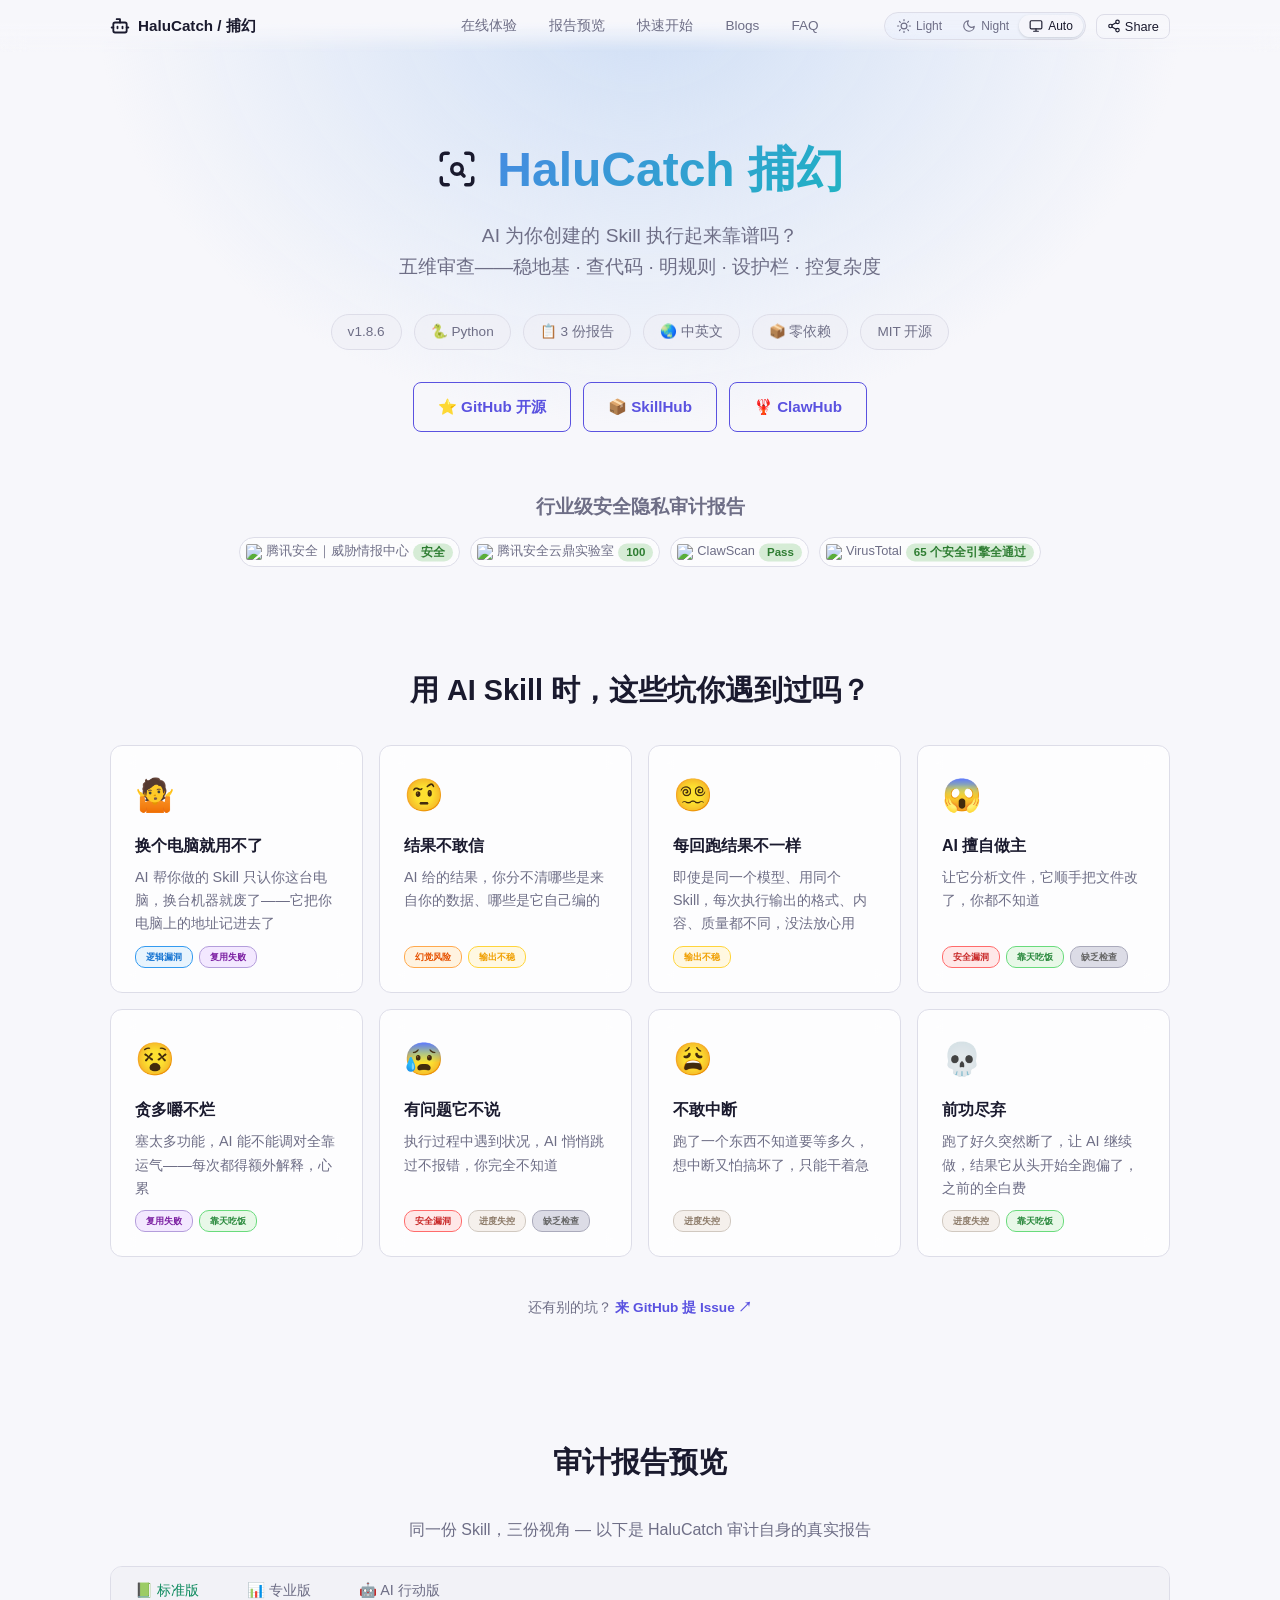
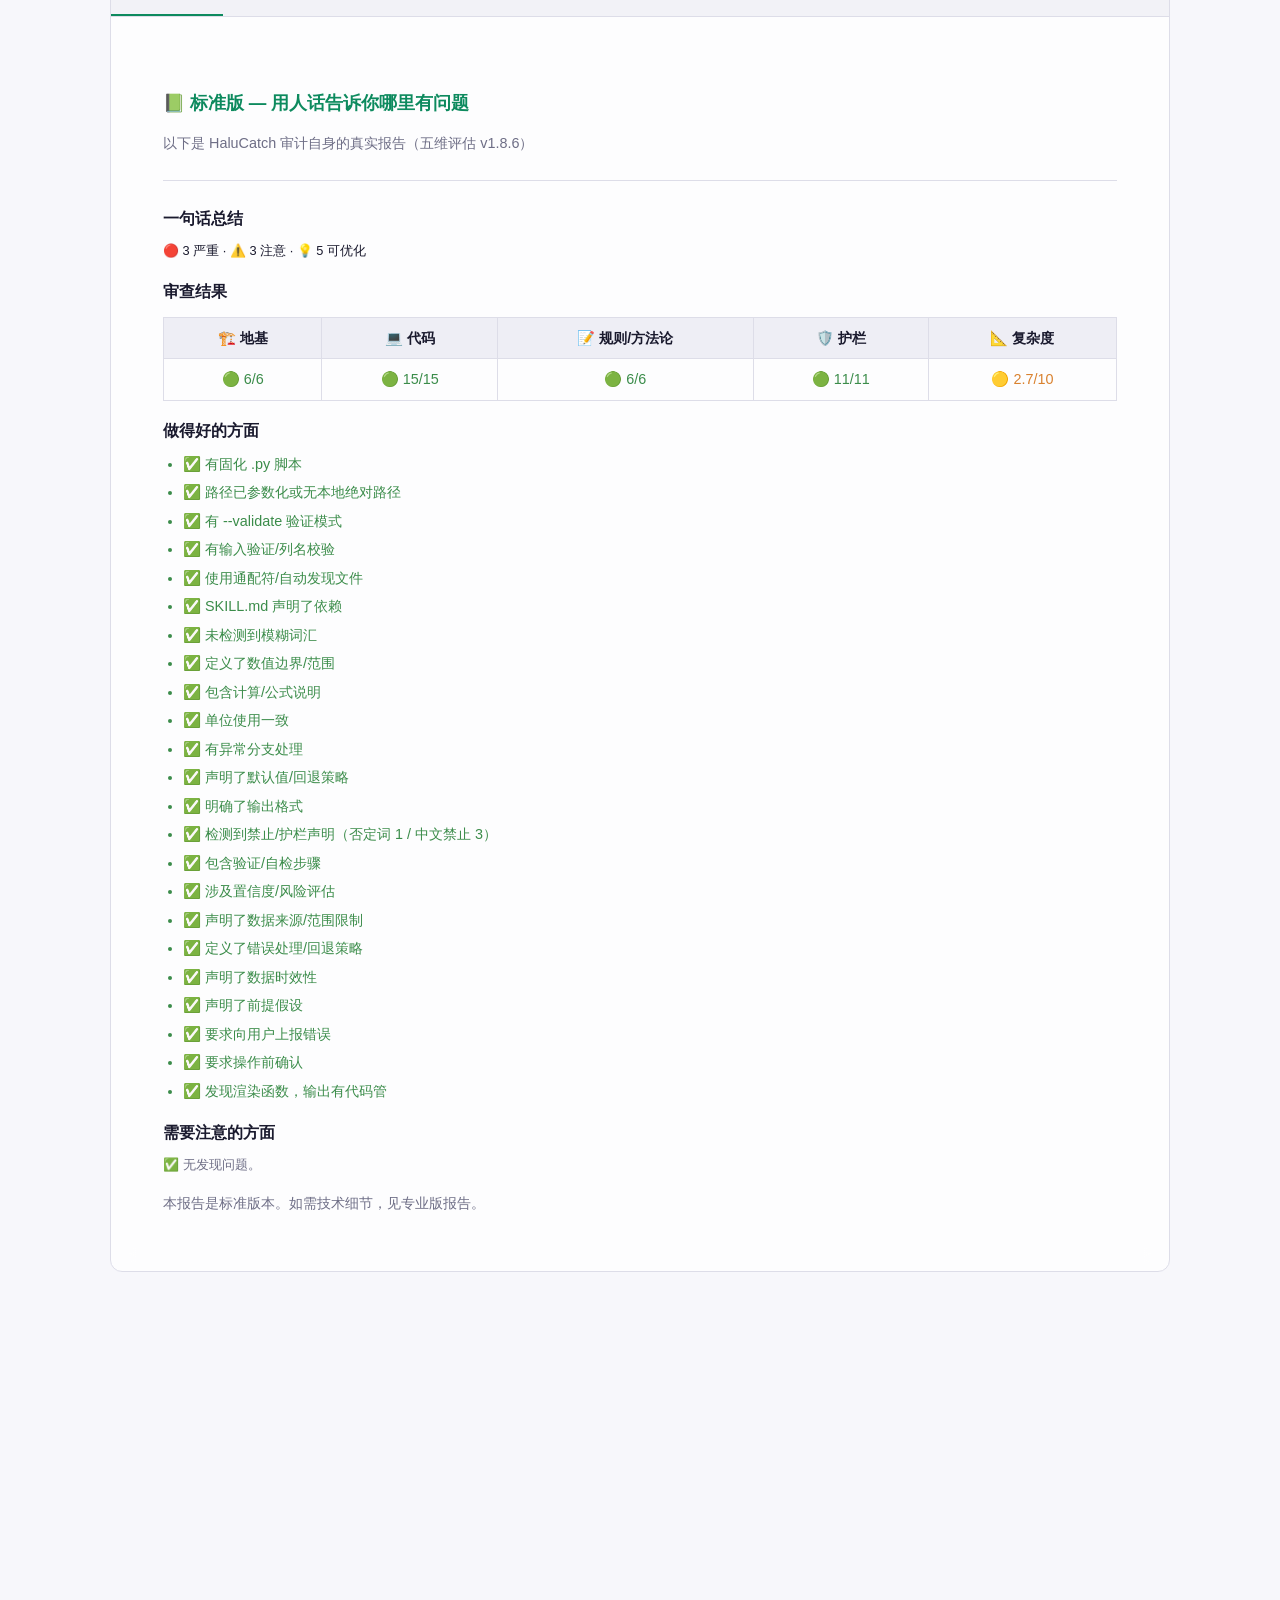
==== docs/index.html @ e99a8af1 "fix(reports): 增加'复杂度加权结果'标题，KaTeX 公式用 \text{} 包裹中文" ====
<!DOCTYPE html>
<html lang="zh-CN">
<head>
  <meta charset="UTF-8">
  <meta name="viewport" content="width=device-width, initial-scale=1.0">
  <title>HaluCatch — AI Skill 执行可靠性审计</title>
  <meta name="description" content="AI 为你创建的 Skill 执行起来靠谱吗？五维自动审查——地基是否稳固 · 代码有无隐患 · 规则是否明确 · 护栏是否到位 · 复杂度是否可控">
  <meta property="og:title" content="HaluCatch — AI Skill 执行可靠性审计">
  <meta property="og:description" content="AI 为你创建的 Skill 执行起来靠谱吗？五维自动审查——地基是否稳固 · 代码有无隐患 · 规则是否明确 · 护栏是否到位 · 复杂度是否可控">
  <meta property="og:type" content="website">
  <meta property="og:url" content="https://codermoray.github.io/HaluCatch/">
  <meta property="og:image" content="https://codermoray.github.io/HaluCatch/og-image.png">
  <meta property="og:image:width" content="1200">
  <meta property="og:image:height" content="630">
  <meta name="twitter:card" content="summary_large_image">
  <meta name="twitter:title" content="HaluCatch — AI Skill 执行可靠性审计">
  <meta name="twitter:description" content="AI 为你创建的 Skill 执行起来靠谱吗？五维自动审查——地基是否稳固 · 代码有无隐患 · 规则是否明确 · 护栏是否到位 · 复杂度是否可控">
  <meta name="twitter:image" content="https://codermoray.github.io/HaluCatch/og-image.png">
  <link rel="canonical" href="https://codermoray.github.io/HaluCatch/">
  <link rel="icon" type="image/svg+xml" href="favicon.svg">
  <script>
    function buildJSONLD() {
      return {
        "@context": "https://schema.org",
        "@type": "SoftwareApplication",
        "name": "HaluCatch",
        "applicationCategory": "DeveloperApplication",
        "operatingSystem": "macOS, Windows, Linux",
        "description": "AI 为你创建的 Skill 执行起来靠谱吗？五维自动审查——地基是否稳固 · 代码有无隐患 · 规则是否明确 · 护栏是否到位 · 复杂度是否可控",
        "version": HC_VER,
        "license": "https://github.com/CoderMoray/HaluCatch/blob/main/LICENSE",
        "url": "https://codermoray.github.io/HaluCatch//",
        "inLanguage": "zh-CN",
        "author": { "@type": "Person", "name": "CoderMoray" },
        "offers": { "@type": "Offer", "price": "0", "priceCurrency": "CNY" }
      };
    }
  </script>
  <script>
    var HC_VER = '1.8.6';
    var HC_VER_SHORT = '1.8';

    var _t = (function(){ try { return localStorage.getItem('halucatch-theme'); } catch(e){} return null; })() || 'system';
    if (_t === 'system') _t = matchMedia('(prefers-color-scheme: dark)').matches ? 'dark' : 'light';

    // 始终先以暗色渲染，theme.js 加载后会自动切到正确主题
    document.documentElement.setAttribute('data-theme', 'dark');
    document.write('<style>html,body{background:#0a0a0f}</style>');
  </script>
  <link rel="stylesheet" href="assets/css/style.css">
  <link rel="stylesheet" href="assets/ai-chat-demo/ai-chat-demo.css">
  <link rel="stylesheet" href="https://cdn.jsdelivr.net/npm/katex@0.16.11/dist/katex.min.css">
  <script src="https://cdn.jsdelivr.net/npm/marked@3.0.8/marked.min.js"></script>
  <script src="https://cdn.jsdelivr.net/npm/katex@0.16.11/dist/katex.min.js"></script>
</head>
<body>

<a href="#main-content" class="skip-link">跳转到主要内容</a>

<nav class="nav entering">
  <div class="nav-inner">
    <a href="#" class="nav-brand">
      <svg width="20" height="20" viewBox="0 0 24 24" fill="none" stroke="currentColor" stroke-width="2.2" stroke-linecap="round" stroke-linejoin="round"><path d="M12 8V4H8"/><rect width="16" height="12" x="4" y="8" rx="2"/><path d="M2 14h2"/><path d="M20 14h2"/><path d="M15 13v2"/><path d="M9 13v2"/></svg>
      <span class="brand-wrap"><span class="brand-full">HaluCatch / 捕幻</span><span class="brand-short">捕幻</span></span>
    </a>
    <div class="nav-links" id="nav-links">
      <a href="#demo" class="nav-link">在线体验</a>
<a href="#report-preview" class="nav-link">报告预览</a>
<a href="#quickstart" class="nav-link">快速开始</a>
<a href="#blog" class="nav-link">Blogs</a>
<a href="#faq" class="nav-link">FAQ</a>
    </div>
    <div class="nav-tools">
    <button class="nav-hamburger" id="nav-hamburger" aria-label="菜单">
      <svg width="20" height="20" viewBox="0 0 24 24" fill="none" stroke="currentColor" stroke-width="2" stroke-linecap="round" stroke-linejoin="round"><line x1="3" y1="6" x2="21" y2="6"/><line x1="3" y1="12" x2="21" y2="12"/><line x1="3" y1="18" x2="21" y2="18"/></svg>
    </button>
    <div class="theme-pill" id="theme-pill">
      <button class="theme-pill-btn" data-theme="light"><svg viewBox="0 0 24 24" fill="none" stroke="currentColor" stroke-width="2" stroke-linecap="round" stroke-linejoin="round"><circle cx="12" cy="12" r="5"/><path d="M12 1v2M12 21v2M4.22 4.22l1.42 1.42M18.36 18.36l1.42 1.42M1 12h2M21 12h2M4.22 19.78l1.42-1.42M18.36 5.64l1.42-1.42"/></svg><span class="pill-label">Light</span></button>
      <button class="theme-pill-btn" data-theme="dark"><svg viewBox="0 0 24 24" fill="none" stroke="currentColor" stroke-width="2" stroke-linecap="round" stroke-linejoin="round"><path d="M21 12.79A9 9 0 1 1 11.21 3 7 7 0 0 0 21 12.79z"/></svg><span class="pill-label">Night</span></button>
      <button class="theme-pill-btn" data-theme="system"><svg viewBox="0 0 24 24" fill="none" stroke="currentColor" stroke-width="2" stroke-linecap="round" stroke-linejoin="round"><rect x="2" y="3" width="20" height="14" rx="2"/><path d="M8 21h8M12 17v4"/></svg><span class="pill-label">Auto</span></button>
    </div>
    <div class="nav-share" id="nav-share">
      <button class="nav-share-btn" aria-label="Share">
        <svg viewBox="0 0 24 24" fill="none" stroke="currentColor" stroke-width="2" stroke-linecap="round" stroke-linejoin="round"><circle cx="18" cy="5" r="3"/><circle cx="6" cy="12" r="3"/><circle cx="18" cy="19" r="3"/><path d="M8.59 13.51l6.83 3.98M15.41 6.51l-6.82 3.98"/></svg>
        <span class="share-label">Share</span>
      </button>
      <div class="nav-share-menu">
        <button class="nav-share-item" data-platform="url">
          <svg viewBox="0 0 24 24" fill="none" stroke="currentColor" stroke-width="2" stroke-linecap="round" stroke-linejoin="round"><rect x="9" y="9" width="13" height="13" rx="2"/><path d="M5 15H4a2 2 0 0 1-2-2V4a2 2 0 0 1 2-2h9a2 2 0 0 1 2 2v1"/></svg>
          复制链接
        </button>
        <button class="nav-share-item" data-platform="feishu">
          <img src="https://www.feishu.cn/favicon.ico" width="16" height="16" alt="" style="flex-shrink:0;border-radius:2px;">
          分享到飞书
        </button>
        <button class="nav-share-item" data-platform="twitter">
          <svg viewBox="0 0 24 24" fill="currentColor" width="16" height="16"><path d="M18.244 2.25h3.308l-7.227 8.26 8.502 11.24H16.17l-5.214-6.817L4.99 21.75H1.68l7.73-8.835L1.254 2.25H8.08l4.713 6.231zm-1.161 17.52h1.833L7.084 4.126H5.117z"/></svg>
          分享到 X
        </button>
      </div>
    </div>
    </div>
  </div>
</nav>

<!-- Hero -->
<section class="hero" id="main-content">
  <h1 class="anim-item" data-anim="600"><svg width="42" height="42" viewBox="0 0 24 24" fill="none" stroke="currentColor" stroke-width="2" stroke-linecap="round" stroke-linejoin="round" style="vertical-align:middle;margin-right:6px;position:relative;top:-4px;"><path d="M3 7V5a2 2 0 0 1 2-2h2"/><path d="M17 3h2a2 2 0 0 1 2 2v2"/><path d="M21 17v2a2 2 0 0 1-2 2h-2"/><path d="M7 21H5a2 2 0 0 1-2-2v-2"/><circle cx="12" cy="12" r="3"/><path d="m16 16-1.9-1.9"/></svg> HaluCatch 捕幻</h1>
  <p class="subtitle anim-item" data-anim="900">AI 为你创建的 Skill 执行起来靠谱吗？
五维审查——稳地基 · 查代码 · 明规则 · 设护栏 · 控复杂度</p>
  <div class="badges anim-item" data-anim="1200">
    <span class="badge" id="badge-version">v1.8.6</span>
    <span class="badge">🐍 Python</span>
<span class="badge">📋 3 份报告</span>
<span class="badge">🌏 中英文</span>
<span class="badge">📦 零依赖</span>
<span class="badge">MIT 开源</span>
  </div>
  <div class="cta-group anim-item" data-anim="1500" style="margin-top: 32px;">
    <a href="https://github.com/CoderMoray/HaluCatch" class="btn btn-outline">⭐ GitHub 开源</a>
    <a href="https://skillhub.cn/skills/halucatch" class="btn btn-outline" target="_blank">📦 SkillHub</a>
<a href="https://clawhub.ai/codermoray/skills/halucatch" class="btn btn-outline" target="_blank">🦞 ClawHub</a>
  </div>
</section>

<!-- Security Audit -->
<section class="anim-item" data-anim="1800" style="text-align:center;padding:0 20px 40px;">
  <h3 style="font-size:1.2rem;margin-bottom:14px;text-align:center;font-weight:600;color:var(--text2);">行业级安全隐私审计报告</h3>
  <div style="display:flex;gap:10px;justify-content:center;flex-wrap:wrap;">
    <a href="https://tix.qq.com/search/skill?keyword=f2d20a95388fc9735cca337481a45a12" target="_blank" class="safety-badge">
      <img src="https://tix.qq.com/favicon.ico" alt="腾讯安全｜威胁情报中心" loading="lazy">
      腾讯安全｜威胁情报中心
      <span class="status pass">安全</span>
    </a>
<a href="https://static.cloudsec.tencent.com/html-report-v2/2026/07/03/604962_27e56356b76c849bf884e1a11f4c3cdd.html" target="_blank" class="safety-badge">
      <img src="https://cloud.tencent.com/favicon.ico" alt="腾讯安全云鼎实验室" loading="lazy">
      腾讯安全云鼎实验室
      <span class="status pass">100</span>
    </a>
<a href="https://clawhub.ai/codermoray/skills/halucatch/security-audit" target="_blank" class="safety-badge">
      <img src="https://openclaw.ai/favicon.svg" alt="ClawScan" loading="lazy">
      ClawScan
      <span class="status pass">Pass</span>
    </a>
<a href="https://www.virustotal.com/gui/file/b962bf2f18e49fdec66b89e55ddf48c58a1f633e41369ee49cf45f065175d525" target="_blank" class="safety-badge">
      <img src="https://www.virustotal.com/gui/images/favicon.svg" alt="VirusTotal" loading="lazy">
      VirusTotal
      <span class="status pass">65 个安全引擎全通过</span>
    </a>
  </div>
</section>

<!-- Problem Cards -->
<section class="anim-item" data-anim="2200">
  <h2>用 AI Skill 时，这些坑你遇到过吗？</h2>
  <div class="problem-grid">
    <div class="problem-card">
      <div class="icon">🤷</div>
      <h3>换个电脑就用不了</h3>
      <p>AI 帮你做的 Skill 只认你这台电脑，换台机器就废了——它把你电脑上的地址记进去了</p>
      <div class="problem-tags">
        <span class="risk-tag logic">逻辑漏洞</span>
<span class="risk-tag reuse">复用失败</span>
      </div>
    </div>
<div class="problem-card">
      <div class="icon">🤨</div>
      <h3>结果不敢信</h3>
      <p>AI 给的结果，你分不清哪些是来自你的数据、哪些是它自己编的</p>
      <div class="problem-tags">
        <span class="risk-tag hallucination">幻觉风险</span>
<span class="risk-tag unstable">输出不稳</span>
      </div>
    </div>
<div class="problem-card">
      <div class="icon">😵‍💫</div>
      <h3>每回跑结果不一样</h3>
      <p>即使是同一个模型、用同个 Skill，每次执行输出的格式、内容、质量都不同，没法放心用</p>
      <div class="problem-tags">
        <span class="risk-tag unstable">输出不稳</span>
      </div>
    </div>
<div class="problem-card">
      <div class="icon">😱</div>
      <h3>AI 擅自做主</h3>
      <p>让它分析文件，它顺手把文件改了，你都不知道</p>
      <div class="problem-tags">
        <span class="risk-tag security">安全漏洞</span>
<span class="risk-tag dependency">靠天吃饭</span>
<span class="risk-tag nocheck">缺乏检查</span>
      </div>
    </div>
<div class="problem-card">
      <div class="icon">😵</div>
      <h3>贪多嚼不烂</h3>
      <p>塞太多功能，AI 能不能调对全靠运气——每次都得额外解释，心累</p>
      <div class="problem-tags">
        <span class="risk-tag reuse">复用失败</span>
<span class="risk-tag dependency">靠天吃饭</span>
      </div>
    </div>
<div class="problem-card">
      <div class="icon">😰</div>
      <h3>有问题它不说</h3>
      <p>执行过程中遇到状况，AI 悄悄跳过不报错，你完全不知道</p>
      <div class="problem-tags">
        <span class="risk-tag security">安全漏洞</span>
<span class="risk-tag noprogress">进度失控</span>
<span class="risk-tag nocheck">缺乏检查</span>
      </div>
    </div>
<div class="problem-card">
      <div class="icon">😩</div>
      <h3>不敢中断</h3>
      <p>跑了一个东西不知道要等多久，想中断又怕搞坏了，只能干着急</p>
      <div class="problem-tags">
        <span class="risk-tag noprogress">进度失控</span>
      </div>
    </div>
<div class="problem-card">
      <div class="icon">💀</div>
      <h3>前功尽弃</h3>
      <p>跑了好久突然断了，让 AI 继续做，结果它从头开始全跑偏了，之前的全白费</p>
      <div class="problem-tags">
        <span class="risk-tag noprogress">进度失控</span>
<span class="risk-tag dependency">靠天吃饭</span>
      </div>
    </div>
  </div>
  <p style="text-align:center;margin-top:40px;font-size:0.85rem;color:var(--text2);">
    还有别的坑？
    <a href="https://github.com/CoderMoray/HaluCatch/issues" target="_blank" style="color:var(--accent);text-decoration:none;font-weight:600;">
      来 GitHub 提 Issue ↗
    </a>
  </p>
</section>

<!-- Report Preview -->
<section id="report-preview" class="anim-item" data-anim="2600">
  <h2>审计报告预览</h2>
  <p style="text-align:center;color:var(--text2);margin-bottom:24px;">同一份 Skill，三份视角 — 以下是 HaluCatch 审计自身的真实报告</p>
  <div class="preview-container">
    <div class="preview-tabs">
      <div class="preview-tab active" onclick="switchTab('standard')">📗 标准版</div>
<div class="preview-tab" onclick="switchTab('pro')">📊 专业版</div>
<div class="preview-tab" onclick="switchTab('action')">🤖 AI 行动版</div>
    </div>
    <div class="preview-body">
      <div class="report-content active" id="tab-standard"><h3>📗 标准版 — 用人话告诉你哪里有问题</h3>
<p style="color:var(--text2);font-size:0.9rem;margin-bottom:16px;">以下是 HaluCatch 审计自身的真实报告（五维评估 v1.8.6）</p>
<hr>

<h4>一句话总结</h4>
<p>🔴 3 严重 · ⚠️ 3 注意 · 💡 5 可优化</p>

<h4 style="margin-top:16px;">审查结果</h4>
<table>
<tr><th style="text-align:center">🏗️ 地基</th><th style="text-align:center">💻 代码</th><th style="text-align:center">📝 规则/方法论</th><th style="text-align:center">🛡️ 护栏</th><th style="text-align:center">📐 复杂度</th></tr>
<tr><td class="pass" style="text-align:center">🟢 6/6</td><td class="pass" style="text-align:center">🟢 15/15</td><td class="pass" style="text-align:center">🟢 6/6</td><td class="pass" style="text-align:center">🟢 11/11</td><td class="warn" style="text-align:center">🟡 2.7/10</td></tr>
</table>

<h4>做得好的方面</h4>
<ul>
  <li class="pass">✅ 有固化 .py 脚本</li>
  <li class="pass">✅ 路径已参数化或无本地绝对路径</li>
  <li class="pass">✅ 有 --validate 验证模式</li>
  <li class="pass">✅ 有输入验证/列名校验</li>
  <li class="pass">✅ 使用通配符/自动发现文件</li>
  <li class="pass">✅ SKILL.md 声明了依赖</li>
  <li class="pass">✅ 未检测到模糊词汇</li>
  <li class="pass">✅ 定义了数值边界/范围</li>
  <li class="pass">✅ 包含计算/公式说明</li>
  <li class="pass">✅ 单位使用一致</li>
  <li class="pass">✅ 有异常分支处理</li>
  <li class="pass">✅ 声明了默认值/回退策略</li>
  <li class="pass">✅ 明确了输出格式</li>
  <li class="pass">✅ 检测到禁止/护栏声明（否定词 1 / 中文禁止 3）</li>
  <li class="pass">✅ 包含验证/自检步骤</li>
  <li class="pass">✅ 涉及置信度/风险评估</li>
  <li class="pass">✅ 声明了数据来源/范围限制</li>
  <li class="pass">✅ 定义了错误处理/回退策略</li>
  <li class="pass">✅ 声明了数据时效性</li>
  <li class="pass">✅ 声明了前提假设</li>
  <li class="pass">✅ 要求向用户上报错误</li>
  <li class="pass">✅ 要求操作前确认</li>
  <li class="pass">✅ 发现渲染函数，输出有代码管</li>
</ul>

<h4>需要注意的方面</h4>
<p style="color:var(--text2);">✅ 无发现问题。</p>

<p style="font-size:0.85rem;color:var(--text2);margin-top:16px;">本报告是标准版本。如需技术细节，见专业版报告。</p>
</div>
      <div class="report-content" id="tab-pro"><h3>📊 专业版 — 结构化评估结果</h3>
<p style="color:var(--text2);font-size:0.9rem;margin-bottom:16px;">以下是 HaluCatch 审计自身的真实报告（五维评估 v1.8.6）</p>
<hr>

<h3>📌 一句话总结</h3>
<p>🔴 3 严重 · ⚠️ 3 注意 · 💡 5 可优化</p>

<h3>🎯 核心结论卡片</h3>
<table>
<tr><th>维度</th><th>评级</th><th>分数</th></tr>
<tr><td>🏗️ 地基</td><td class="pass">🟢 稳固</td><td>6/6</td></tr>
<tr><td>💻 代码</td><td class="pass">🟢 低风险</td><td>15/15</td></tr>
<tr><td>📝 规则/方法论</td><td class="pass">🟢 明确</td><td>6/6</td></tr>
<tr><td>🛡️ 护栏</td><td class="pass">🟢 到位</td><td>11/11</td></tr>
<tr><td>📐 复杂度</td><td class="warn">🟡 注意</td><td>2.7/10</td></tr>
</table>

<h3>🔍 审查发现</h3>

<h4>🏗️ 地基</h4>
<ul>
  <li class="pass">✅ 有固化 .py 脚本</li>
  <li class="pass">✅ 路径已参数化或无本地绝对路径</li>
  <li class="pass">✅ 有 --validate 验证模式</li>
  <li class="pass">✅ 有输入验证/列名校验</li>
  <li class="pass">✅ 使用通配符/自动发现文件</li>
  <li class="pass">✅ SKILL.md 声明了依赖</li>
</ul>

<h4>💻 代码</h4>
<table>
<tr><th>代码文件类型</th><th>审查规则数量</th><th>全通过</th><th>部分问题</th><th>全不通过</th></tr>
<tr><td>Python</td><td>9</td><td class="pass">15</td><td>0</td><td>0</td></tr>
</table>
<p>— 未发现代码风险</p>

<h4>📝 规则/方法论</h4>
<ul>
  <li class="pass">✅ 未检测到模糊词汇</li>
  <li class="pass">✅ 定义了数值边界/范围</li>
  <li class="pass">✅ 包含计算/公式说明</li>
  <li class="pass">✅ 单位使用一致</li>
  <li class="pass">✅ 有异常分支处理</li>
  <li class="pass">✅ 声明了默认值/回退策略</li>
</ul>
<p style="color:var(--text2);font-size:0.8rem;">以上为脚本基线检查，AI 应在此基础上补充语义分析</p>

<h4>🛡️ 护栏</h4>
<ul>
  <li class="pass">✅ 明确了输出格式</li>
  <li class="pass">✅ 检测到禁止/护栏声明（否定词 1 / 中文禁止 3）</li>
  <li class="pass">✅ 包含验证/自检步骤</li>
  <li class="pass">✅ 涉及置信度/风险评估</li>
  <li class="pass">✅ 声明了数据来源/范围限制</li>
  <li class="pass">✅ 定义了错误处理/回退策略</li>
  <li class="pass">✅ 声明了数据时效性</li>
  <li class="pass">✅ 声明了前提假设</li>
  <li class="pass">✅ 要求向用户上报错误</li>
  <li class="pass">✅ 要求操作前确认</li>
  <li class="pass">✅ 发现渲染函数 def generate_...，输出有代码管</li>
</ul>
<p style="color:var(--text2);font-size:0.8rem;">以上为脚本基线检查，AI 应在此基础上补充语义分析</p>

<h4>📐 复杂度</h4>
<table>
<tr><th>指标</th><th>权重</th><th>得分</th><th>详情</th></tr>
<tr><td>章节深度</td><td>5%</td><td class="warn">🟡 5.0</td><td>5 分</td></tr>
<tr><td>章节复杂度</td><td>5%</td><td class="warn">🔴 10.0</td><td>10.0</td></tr>
<tr><td>文档引用链深度</td><td>10%</td><td class="pass">🟢 0.0</td><td>0 层</td></tr>
<tr><td>文档引用链广度</td><td>10%</td><td class="pass">🟢 0.0</td><td>0 个</td></tr>
<tr><td>脚本引用链深度</td><td>3%</td><td class="warn">🟡 5.0</td><td>1 层</td></tr>
<tr><td>脚本引用链广度</td><td>2%</td><td class="warn">🟡 3.5</td><td>7 个</td></tr>
<tr><td>重复冗余</td><td>5%</td><td class="pass">🟢 0.8</td><td>0.8</td></tr>
<tr><td>表格复杂度</td><td>10%</td><td class="pass">🟢 3.0</td><td>3.0</td></tr>
<tr><td>脚本覆盖比</td><td>10%</td><td class="warn">🟠 6.8</td><td>10% (2/20 步有脚本, 18 步无) — 🟠 覆盖薄弱</td></tr>
<tr><td>代码/文档比</td><td>15%</td><td class="pass">🟢 0.0</td><td>文档 19% — 🟢 代码充裕</td></tr>
<tr><td>指令密度</td><td>25%</td><td class="warn">🔴 7.8</td><td>7.8</td></tr>
</table>
<h4 style="margin-top:12px;">复杂度加权结果</h4>
<table style="font-size:0.85rem;">
<tr><th>名称</th><th>数值</th><th>计算公式</th></tr>
<tr><td>加权总得分</td><td>3.9</td><td>11 项指标加权平均</td></tr>
<tr><td>脚本覆盖率折扣</td><td>×0.68（覆盖率 10%）</td><td>1 − <strong>√</strong>脚本覆盖率</td></tr>
<tr><td><strong>最终复杂度</strong></td><td><strong>2.7 / 10</strong></td><td>加权总得分 × 脚本覆盖率折扣</td></tr>
</table>

<p style="margin-top:16px;font-size:0.85rem;color:var(--text2);">本报告由 HaluCatch 生成。✅ 检查进度: 全部执行完毕</p>
</div>
      <div class="report-content" id="tab-action"><h3>🤖 AI 行动版 — 直接给 AI 的修复指令</h3>
<p style="color:var(--text2);font-size:0.9rem;margin-bottom:16px;">以下是 HaluCatch 审计自身的真实报告（五维评估 v1.8.6）</p>
<hr>

<h4>🛠️ 修复清单</h4>
<ul>
  <li class="warn">🟡 章节深度: 5 分</li>
  <li class="warn">🔴 章节复杂度: 10.0</li>
  <li class="warn">🟡 脚本引用链深度: 1 层</li>
  <li class="warn">🟡 脚本引用链广度: 7 个</li>
  <li class="warn">🔴 脚本覆盖比: 10% (2/20 步有脚本, 18 步无) — 🟠 覆盖薄弱</li>
  <li class="warn">🔴 指令密度: 7.8</li>
</ul>

<h4>✅ 验证检查点（修复后自检）</h4>
<ul>
  <li>☑ 运行 <code>--validate</code> 通过</li>
  <li>☑ 所有列名校验通过</li>
  <li>☑ 无硬编码路径</li>
  <li>☑ 用真实数据跑通一次</li>
</ul>

<hr>
<h4>📋 下一步</h4>
<ol>
  <li><strong>执行修复</strong> — 将本报告发给你的 AI，让它按方案修改目标 Skill。修复后重新运行 <code>halucatch_core.py --skill-dir &lt;路径&gt;</code> 验证</li>
  <li><strong>不执行</strong> — 不做任何修改，审查结束</li>
  <li><strong>我有更好的意见</strong> — 描述你的修复想法，我据此重新生成修复方案</li>
</ol>
</div>
    </div>
  </div>
</section>

<!-- Interactive Demo -->
<section id="demo" class="anim-item" data-anim="3000">
  <h2>在线体验 HaluCatch</h2>
  <div id="ai-chat-demo-container"></div>
</section>

<!-- Quick Start -->
<section id="quickstart" class="anim-item" data-anim="3400">
  <h2>快速开始</h2>
  <div class="qs-tabs">
    <button class="qs-tab active" onclick="switchQsTab('user')">👤 普通用户</button>
    <button class="qs-tab" onclick="switchQsTab('dev')">👨‍💻 开发者</button>
  </div>

  <div id="qs-user" class="qs-panel active">
    <div class="install-steps">
      <div class="step">
        <div class="step-num">1</div>
        <div class="step-content">
          <h3>安装</h3>
          <p>复制下方提示词发给 AI，即可安装 HaluCatch</p>
          <div class="install-cards">
            <div class="install-card">
              <p class="install-title">🇨🇳 国内用户方案</p>
              <p class="install-subtitle">为国内用户提供 SkillHub 安装提示词</p>
              <div class="install-note-wrap"><span class="install-note">中文环境 · 免费 · 开箱即用</span></div>
              <button class="install-copy-btn" onclick="copyInstall(this, `请先检查是否已安装 SkillHub 商店，若未安装，请根据 https://skillhub.cn/install/skillhub.md 安装SkillHub商店，但是只安装CLI，然后安装halucatch技能。若已安装，则直接安装halucatch技能。`)"><span class="install-copy-text"><span class="copy-label">一键复制</span><span class="copied-label">复制成功</span></span></button>
            </div>
<div class="install-card">
              <p class="install-title"><svg width="14" height="14" viewBox="0 0 24 24" fill="none" stroke="currentColor" stroke-width="2" stroke-linecap="round" stroke-linejoin="round" style="vertical-align:-2px;margin-right:4px;color:var(--accent);"><circle cx="12" cy="12" r="10"/><path d="M2 12h20"/><path d="M12 2a15.3 15.3 0 0 1 4 10 15.3 15.3 0 0 1-4 10 15.3 15.3 0 0 1-4-10 15.3 15.3 0 0 1 4-10z"/></svg>国际用户方案</p>
              <p class="install-subtitle">为国际用户提供 ClawHub 安装提示词</p>
              <div class="install-note-wrap"><span class="install-note">Global AI skill marketplace</span></div>
              <button class="install-copy-btn" onclick="copyInstall(this, `Before installing anything, inspect the ClawHub skill metadata and setup requirements. If the skill asks you to install a third-party package or CLI, verify its source, maintainer, and package contents before running the install command. Install the skill HaluCatch (@codermoray/halucatch) from ClawHub only after those checks pass. Skill page: https://clawhub.ai/codermoray/skills/halucatch. Keep the work scoped to this skill only. After install, help me finish setup from verified skill metadata. Use only the metadata you can verify from ClawHub; do not invent missing requirements. Ask before making any broader environment changes.`)"><span class="install-copy-text"><span class="copy-label">一键复制</span><span class="copied-label">复制成功</span></span></button>
            </div>
          </div>
        </div>
      </div>
      <div class="step">
        <div class="step-num">2</div>
        <div class="step-content">
          <h3>审查目标 Skill</h3>
          <p>告诉 AI 你要审查哪个 Skill 或者你的 Skill 所在的文件夹路径</p>
          <div class="intro-chat">
            <div class="intro-msg user">
              <div class="intro-bubble">请用 HaluCatch 审查 /my-skill</div>
            </div>
            <div class="intro-msg ai">
              <div class="intro-msg-head">
                <span class="intro-avatar"><svg width="16" height="16" viewBox="0 0 24 24" fill="none" stroke="#fff" stroke-width="2.2" stroke-linecap="round" stroke-linejoin="round"><path d="M12 8V4H8"/><rect width="16" height="12" x="4" y="8" rx="2"/><path d="M2 14h2"/><path d="M20 14h2"/><path d="M15 13v2"/><path d="M9 13v2"/></svg></span>
                <span class="intro-name">HaluCatch</span>
              </div>
              <div class="intro-bubble">📁 扫描目录...
📝 发现 SKILL.md (120 行)
🐍 发现 core.py (45 行)
📊 开始五维评估...</div>
            </div>
            <div class="intro-msg ai">
              <div class="intro-bubble">审查完成。报告已保存在 reports/ 目录：
📗 标准版 — 用人话解释哪里有问题
📊 专业版 — 结构化检查清单
🤖 行动版 — 给 AI 的修复指令</div>
            </div>
          </div>
          <div class="audit-flow-wrap">
            <p class="flow-desc">接下来 AI 会做：</p>
            <div class="audit-flow">
              <div class="flow-step">
                <svg class="flow-icon-svg" viewBox="0 0 24 24" fill="none" stroke="currentColor" stroke-width="1.5" stroke-linecap="round" stroke-linejoin="round"><path d="M22 19a2 2 0 0 1-2 2H4a2 2 0 0 1-2-2V5a2 2 0 0 1 2-2h5l2 3h9a2 2 0 0 1 2 2z"/></svg>
                <span class="flow-label">扫描目录</span>
              </div>
              <svg class="flow-arrow" viewBox="0 0 24 24" fill="none" stroke="currentColor" stroke-width="2" stroke-linecap="round" stroke-linejoin="round"><path d="M5 12h14M12 5l7 7-7 7"/></svg>
              <div class="flow-step">
                <svg class="flow-icon-svg" viewBox="0 0 24 24" fill="none" stroke="currentColor" stroke-width="1.5" stroke-linecap="round" stroke-linejoin="round"><circle cx="11" cy="11" r="8"/><path d="m21 21-4.35-4.35"/><path d="M11 8v6M8 11h6"/></svg>
                <span class="flow-label">五维评估</span>
              </div>
              <svg class="flow-arrow" viewBox="0 0 24 24" fill="none" stroke="currentColor" stroke-width="2" stroke-linecap="round" stroke-linejoin="round"><path d="M5 12h14M12 5l7 7-7 7"/></svg>
              <div class="flow-step">
                <svg class="flow-icon-svg" viewBox="0 0 24 24" fill="none" stroke="currentColor" stroke-width="1.5" stroke-linecap="round" stroke-linejoin="round"><path d="M14 2H6a2 2 0 0 0-2 2v16a2 2 0 0 0 2 2h12a2 2 0 0 0 2-2V8z"/><polyline points="14 2 14 8 20 8"/><line x1="16" y1="13" x2="8" y2="13"/><line x1="16" y1="17" x2="8" y2="17"/></svg>
                <span class="flow-label">生成报告</span>
              </div>
              <svg class="flow-arrow" viewBox="0 0 24 24" fill="none" stroke="currentColor" stroke-width="2" stroke-linecap="round" stroke-linejoin="round"><path d="M5 12h14M12 5l7 7-7 7"/></svg>
              <div class="flow-step">
                <svg class="flow-icon-svg" viewBox="0 0 24 24" fill="none" stroke="currentColor" stroke-width="1.5" stroke-linecap="round" stroke-linejoin="round"><path d="M12 20h9M16.5 3.5a2.121 2.121 0 0 1 3 3L7 19l-4 1 1-4L16.5 3.5z"/></svg>
                <span class="flow-label">精准修复</span>
              </div>
            </div>
          </div>
        </div>
      </div>
      <div class="step">
        <div class="step-num">3</div>
        <div class="step-content">
          <h3>阅读报告，决定下一步</h3>
          <p>三份报告分别面向不同角色，选择适合你的阅读</p>
          <div class="report-cards">
            <div class="report-card">
              <h4><svg width="18" height="18" viewBox="0 0 24 24" fill="none" stroke="currentColor" stroke-width="2" stroke-linecap="round" stroke-linejoin="round" style="vertical-align:-4px;margin-right:6px;"><path d="M4 19.5v-15A2.5 2.5 0 0 1 6.5 2H20v20H6.5a2.5 2.5 0 0 1 0-5H20"/><path d="M9 7h6"/><path d="M9 11h6"/><path d="M9 15h4"/></svg>标准版</h4>
              <div class="rc-audience">给业务 / 产品经理</div>
              <p>用人话解释每个问题是什么、为什么重要、怎么改</p>
            </div>
            <div class="report-card">
              <h4><svg width="18" height="18" viewBox="0 0 24 24" fill="none" stroke="currentColor" stroke-width="2" stroke-linecap="round" stroke-linejoin="round" style="vertical-align:-4px;margin-right:6px;"><path d="M3 3v18h18"/><path d="m19 9-5 5-4-4-3 3"/></svg>专业版</h4>
              <div class="rc-audience">给工程师 / 开发者</div>
              <p>结构化检查清单，每个维度打分，精确到文件和行号</p>
            </div>
            <div class="report-card">
              <h4><svg width="18" height="18" viewBox="0 0 24 24" fill="none" stroke="currentColor" stroke-width="2" stroke-linecap="round" stroke-linejoin="round" style="vertical-align:-4px;margin-right:6px;"><path d="M12 8V4H8"/><rect width="16" height="12" x="4" y="8" rx="2"/><path d="M2 14h2"/><path d="M20 14h2"/><path d="M15 13v2"/><path d="M9 13v2"/></svg>AI 行动版</h4>
              <div class="rc-audience">给 AI（告知 AI 读取即可）</div>
              <p>修复清单 + 验证检查点，AI 按步骤执行即可</p>
            </div>
          </div>
          <p style="margin-top:12px;color:var(--text2);">💡 如果决定修复：告知 AI 读取行动版报告并执行，它会按清单逐项修复。修复后重新审查，确认问题清零。</p>
        </div>
      </div>
    </div>
  </div>

  <div id="qs-dev" class="qs-panel">
    <div class="install-steps">
      <div class="step">
        <div class="step-num">1</div>
        <div class="step-content">
          <h3>克隆仓库</h3>
          <pre>git clone https://github.com/CoderMoray/HaluCatch.git
cd HaluCatch</pre>
        </div>
      </div>
      <div class="step">
        <div class="step-num">2</div>
        <div class="step-content">
          <h3>运行审查</h3>
          <pre><span class="comment">#自动检测语言（中文/英文）</span>
python3 halucatch_core.py --skill-dir /path/to/your-skill
<span class="comment">#或强制英文输出</span>
python3 halucatch_core.py --skill-dir /path/to/your-skill --lang en
<span class="comment">#或使用包方式</span>
python3 -m halucatch --skill-dir /path/to/your-skill</pre>
        </div>
      </div>
      <div class="step">
        <div class="step-num">3</div>
        <div class="step-content">
          <h3>查看报告</h3>
          <pre># 三份报告自动生成在 reports/ 目录
reports/HaluCatch-report-YYYY-MM-DD.md        # 专业版
reports/HaluCatch-report-YYYY-MM-DD-标准版.md  # 标准版
reports/HaluCatch-report-YYYY-MM-DD-行动版.md  # AI 行动版</pre>
        </div>
      </div>
    </div>
  </div>
</section>

<!-- Blog -->
<section id="blog" class="anim-item" data-anim="3800">
  <h2><svg width="26" height="26" viewBox="0 0 24 24" fill="none" stroke="currentColor" stroke-width="2" stroke-linecap="round" stroke-linejoin="round" style="vertical-align:middle;margin-right:8px;position:relative;top:-2px;"><path d="M4 19.5v-15A2.5 2.5 0 0 1 6.5 2H20v20H6.5a2.5 2.5 0 0 1 0-5H20"/></svg>Blogs</h2>
  <div class="blog-grid">
    <a href="https://juejin.cn/post/7656841584964599842" target="_blank" class="blog-card">
      <div class="blog-platform" style="--blog-accent:#1e80ff"><img src="https://juejin.cn/favicon.ico" class="blog-platform-icon" alt="" loading="lazy">掘金</div>
      <h3>AI Skill 也会"说胡话"？我做了一个执行可靠性审查工具</h3>
      <p>介绍 HaluCatch 的设计思路、四维评估框架和实战案例</p>
    </a>
<a href="https://blog.csdn.net/weixin_41767324/article/details/162432750" target="_blank" class="blog-card">
      <div class="blog-platform" style="--blog-accent:#e53e3e"><img src="https://g.csdnimg.cn/static/logo/favicon.ico" class="blog-platform-icon" alt="" loading="lazy">CSDN</div>
      <h3>如何检查你的 AI Skill 是否可靠？HaluCatch 使用指南</h3>
      <p>从安装到实战的完整教程，零基础也能上手</p>
    </a>
<a href="https://xiayouhui.cloud.tencent.com/#/community/post/post-8b853a046c38" target="_blank" class="blog-card">
      <div class="blog-platform" style="--blog-accent:#ff5a1f"><img src="https://xiayouhui.cloud.tencent.com/favicon.ico" class="blog-platform-icon" alt="" loading="lazy">企鹅虾友会</div>
      <h3>HaluCatch 实战：给 AI Skill 做一次执行可靠性体检</h3>
      <p>用五维审查框架，把 AI 帮你做的 Skill 在“翻车”前揪出问题</p>
    </a>
  </div>
</section>

<!-- FAQ -->
<section id="faq" class="anim-item" data-anim="4200">
  <h2><svg width="26" height="26" viewBox="0 0 24 24" fill="none" stroke="currentColor" stroke-width="2" stroke-linecap="round" stroke-linejoin="round" style="vertical-align:middle;margin-right:8px;position:relative;top:-2px;"><circle cx="12" cy="12" r="10"/><path d="M9.09 9a3 3 0 0 1 5.83 1c0 2-3 3-3 3"/><path d="M12 17h.01"/></svg>FAQ</h2>
  <div class="faq-list">
    <div class="faq-item glass">
      <button class="faq-q" onclick="toggleFaqItem(this)">
        <span>HaluCatch 需要联网吗？</span>
        <svg class="faq-arrow" width="16" height="16" viewBox="0 0 24 24" fill="none" stroke="currentColor" stroke-width="2" stroke-linecap="round" stroke-linejoin="round"><path d="m6 9 6 6 6-6"/></svg>
      </button>
      <div class="faq-a"><p>不需要。全程离线运行，仅扫描本地文件夹中的 SKILL.md 和 .py 文件，不会发起任何网络请求。</p></div>
    </div>
<div class="faq-item glass">
      <button class="faq-q" onclick="toggleFaqItem(this)">
        <span>HaluCatch 怎么用？</span>
        <svg class="faq-arrow" width="16" height="16" viewBox="0 0 24 24" fill="none" stroke="currentColor" stroke-width="2" stroke-linecap="round" stroke-linejoin="round"><path d="m6 9 6 6 6-6"/></svg>
      </button>
      <div class="faq-a"><p>对 AI 说「请用 HaluCatch 审查 /path/to/skill」即可。AI 自动扫描、评估、生成三份报告到 reports/ 目录：<br>1. 跑一次审查 → 看通俗版报告了解问题<br>2. 打开 -行动版.md → 从第一条开始逐项修复<br>3. 修复后重新跑 → 对比分数是否改善</p></div>
    </div>
<div class="faq-item glass">
      <button class="faq-q" onclick="toggleFaqItem(this)">
        <span>我的 Skill 没有 .py 文件，能用吗？</span>
        <svg class="faq-arrow" width="16" height="16" viewBox="0 0 24 24" fill="none" stroke="currentColor" stroke-width="2" stroke-linecap="round" stroke-linejoin="round"><path d="m6 9 6 6 6-6"/></svg>
      </button>
      <div class="faq-a"><p>可以。HaluCatch 会自动分类为「纯方法论型」并跳过地基/代码检查，只评估方法论结构和护栏完整度。</p></div>
    </div>
<div class="faq-item glass">
      <button class="faq-q" onclick="toggleFaqItem(this)">
        <span>审查结果说「护栏薄弱」，怎么修？</span>
        <svg class="faq-arrow" width="16" height="16" viewBox="0 0 24 24" fill="none" stroke="currentColor" stroke-width="2" stroke-linecap="round" stroke-linejoin="round"><path d="m6 9 6 6 6-6"/></svg>
      </button>
      <div class="faq-a"><p>看同目录下的 HaluCatch-report-日期-行动版.md，它逐条列出了修复方案。按清单逐项改，改完后重新审查验证。</p></div>
    </div>
<div class="faq-item glass">
      <button class="faq-q" onclick="toggleFaqItem(this)">
        <span>代码风险检查有哪些规则？</span>
        <svg class="faq-arrow" width="16" height="16" viewBox="0 0 24 24" fill="none" stroke="currentColor" stroke-width="2" stroke-linecap="round" stroke-linejoin="round"><path d="m6 9 6 6 6-6"/></svg>
      </button>
      <div class="faq-a"><p>当前 7 条通用规则：裸 except: pass / 浮点比较 (== 0.0) / 除零风险 / 硬编码阈值 / 路径拼接 / 静默覆盖 / 超时缺失。</p></div>
    </div>
<div class="faq-item glass">
      <button class="faq-q" onclick="toggleFaqItem(this)">
        <span>能一次审查多个 Skill 吗？</span>
        <svg class="faq-arrow" width="16" height="16" viewBox="0 0 24 24" fill="none" stroke="currentColor" stroke-width="2" stroke-linecap="round" stroke-linejoin="round"><path d="m6 9 6 6 6-6"/></svg>
      </button>
      <div class="faq-a"><p>当前版本暂不支持批量模式。你可以逐个运行。批量功能已在 roadmap 中。</p></div>
    </div>
  </div>
  <p style="text-align:center;margin-top:20px;">
    <a href="faq/index.html" class="btn btn-outline">查看完整 FAQ →</a>
  </p>
</section>

<!-- Footer -->
<footer class="anim-item" data-anim="4600">
  <p>
    <a href="https://github.com/CoderMoray/HaluCatch">GitHub</a>
    <a href="https://github.com/CoderMoray/HaluCatch/releases">Releases</a>
    <a href="https://github.com/CoderMoray/HaluCatch">GitHub</a>
<a href="https://github.com/CoderMoray/HaluCatch">Releases</a>
<a href="https://github.com/CoderMoray/HaluCatch">决策流程图</a>
<a href="https://github.com/CoderMoray/HaluCatch">FAQ 完整版</a>
<a href="https://skillhub.cn/skills/halucatch" target="_blank">SkillHub</a>
<a href="https://clawhub.ai/codermoray/skills/halucatch" target="_blank">ClawHub</a>
  </p>
  <p style="margin-top:12px;">HaluCatch © 2026 · MIT License</p>
</footer>

<script src="assets/js/theme.js"></script>
<script src="assets/js/nav.js"></script>
<script src="assets/js/faq.js"></script>
<script src="assets/js/tabs.js"></script>
<script>
(function() {
  var URL = 'https://codermoray.github.io/HaluCatch/';
  var toast = document.createElement('div');
  toast.className = 'share-toast';
  document.body.appendChild(toast);
  function showToast(msg) {
    toast.textContent = msg;
    toast.classList.add('show');
    setTimeout(function() { toast.classList.remove('show'); }, 2000);
  }
  document.querySelectorAll('.nav-share-item').forEach(function(btn) {
    btn.addEventListener('click', function() {
      var platform = btn.getAttribute('data-platform');
      if (platform === 'twitter') {
        window.open('https://x.com/intent/post?url=' + encodeURIComponent(URL) + '&text=' + encodeURIComponent('HaluCatch — AI Skill 执行可靠性审计'), '_blank');
        return;
      }
      navigator.clipboard.writeText(URL).then(function() {
        var labels = { feishu: '分享到飞书', url: '' };
        var msg = '链接已复制，到 {platform} 粘贴即可';
        showToast(msg.replace('{platform}', labels[platform] || platform));
      }).catch(function() {
        showToast('复制失败，请手动复制链接');
      });
    });
  });
})();
</script>
<script src="assets/js/install.js"></script>
<script src="assets/ai-chat-demo/reports-data.js"></script>
<script src="assets/ai-chat-demo/ai-chat-demo.js"></script>
<script>
window.halucatchDemo = new AIChatDemo({
  container: '#ai-chat-demo-container',
  modelName: 'HaluCatch ' + HC_VER_SHORT,
  avatar: '🔮',
  thinkingEnabled: true,
  thinkingLabel: '深度思考',
  endMessage: '这是演示环境。请复制上方安装提示词，在你自己的 AI 平台中继续使用 HaluCatch。',
  stages: {
  "init": {
    "ai_message": "HaluCatch 已就绪。我可以帮你审查任何 Skill 目录，找出幻觉风险、输出不稳定风险、安全漏洞和逻辑漏洞。你可以使用以下选项快速开始：",
    "options": [
      {
        "text": "好的，请用 HaluCatch 审查这个项目本身",
        "next": "audit"
      },
      {
        "text": "这是什么工具？",
        "next": "explain"
      },
      {
        "text": "我需要准备什么？",
        "next": "prepare"
      }
    ]
  },
  "explain": {
    "thinking": [
      "🤔 用户想了解工具功能...",
      "📋 从 HaluCatch 的 SKILL.md 中提取核心能力描述...",
      "✅ 确认：五维度评估（地基/代码/规则/护栏/复杂度）"
    ],
    "ai_message": "HaluCatch 自动审查你的 Skill 指令文件，找出幻觉风险、输出不稳定风险、安全漏洞和逻辑漏洞——帮你在 AI 执行前把问题修掉。",
    "options": [
      {
        "text": "明白了，请审查这个项目",
        "next": "audit"
      }
    ]
  },
  "prepare": {
    "thinking": [
      "🤔 用户询问准备工作...",
      "📂 分析 Skill 目录的标准结构要求...",
      "✅ 确认：需要 SKILL.md + 可选 .py / 数据文件"
    ],
    "ai_message": "你需要准备一个 Skill 目录，里面至少包含 SKILL.md（指令文件）。Skill 目录中如果有 .py 脚本或数据文件，审查会更全面。",
    "options": [
      {
        "text": "好的，开始审查",
        "next": "audit"
      }
    ]
  },
  "audit": {
    "thinking": [
      "📁 扫描目录结构...",
      "🔍 读取 SKILL.md (340 行, 11 个模块)...",
      "🐍 扫描 Python 模块 (1100+ 行代码)...",
      "🏗️ 评估地基：路径参数化 ✓ / 输入验证 ✗ / 文件发现 ✗",
      "🤖 扫描代码风险：0 个篡改点 ✓",
      "📝 检查规则/方法论：模糊词 0 / 边界定义 ✓ / 异常处理 ✓",
      "🛡️ 检查护栏：输出格式 ✓ / 禁止声明 ✓ / 数据时效性 ✓ / 前提假设 ✓",
      "📊 生成三份报告 (专业版 / 标准版 / 行动版)..."
    ],
    "ai_message": "让我们从审查 HaluCatch 这个 Skill 本身来快速开始。审查完成！已生成三份报告。你可以在右侧查看。整体评级：地基 🟡 / 代码 🟢 / 规则 🟢 / 护栏 🟢",
    "show_reports": true
  }
},
  reports: {
    standard: REPORTS_DATA.standard,
    professional: REPORTS_DATA.professional,
    action: REPORTS_DATA.action
  }
});
setTimeout(function() { window.halucatchDemo.begin(); }, 100);
</script>
<script src="assets/js/entrance.js"></script>
<script src="assets/js/version.js"></script>

</body>
</html>
---- docs/assets/css/style.css ----
/* ============================================================
   HaluCatch — 全局样式
   拆自 docs/index.html <style> 块
   ============================================================ */

/* ── Reset & Variables ── */
* { margin: 0; padding: 0; box-sizing: border-box; }

:root {
  --bg: #0a0a0f;
  --surface: #12121a;
  --surface2: #1a1a2e;
  --border: #2a2a3e;
  --text: #e0e0f0;
  --text2: #8888aa;
  --accent: #6c63ff;
  --accent2: #00d4aa;
  --red: #ff6b6b;
  --orange: #ffa94d;
  --green: #51cf66;
  --blue: #339af0;
  --glow: #1a1a3e;
  --h1-from: #6c63ff;
  --h1-to: #00d4aa;
  --spring-stiffness: 1.36;
  --spring-duration: 0.5s;
  --c-border: var(--border);
  --c-bg: var(--bg);
}

@media (prefers-reduced-motion: reduce) {
  :root {
    --spring-stiffness: 1;
    --spring-duration: 0.2s;
  }
}

[data-theme="light"] {
  --bg: #f7f7fb;
  --surface: #ffffff;
  --surface2: #eeeef5;
  --border: #dddde8;
  --text: #1a1a2e;
  --text2: #6e6e86;
  --accent: #5a52e0;
  --accent2: #0d8a5e;
  --red: #d94a4a;
  --orange: #d9812e;
  --green: #3b8c4a;
  --blue: #2878c8;
  --glow: #d0dff5;
  --h1-from: #6c63ff;
  --h1-to: #00d4aa;
}

:root { --glow-opacity: 0; }

/* ── Base ── */
html { scroll-behavior: smooth; background: var(--bg); }

body {
  font-family: -apple-system, BlinkMacSystemFont, 'Segoe UI', sans-serif;
  background: var(--bg);
  color: var(--text);
  line-height: 1.6;
  position: relative;
  padding-top: 52px;
  transition: background-color 0.5s ease, color 0.5s ease;
}

a { color: var(--accent2); text-decoration: none; }
a:hover { text-decoration: underline; }

code {
  background: color-mix(in srgb, var(--accent) 12%, transparent);
  color: var(--accent); padding: 2px 8px; border-radius: 11px; font-size: 0.85em; font-weight: 600;
}

pre {
  background: var(--surface2);
  border: 1px solid var(--border);
  border-radius: 8px;
  padding: 16px;
  overflow-x: auto;
  font-size: 0.85rem;
  line-height: 1.5;
  white-space: pre-wrap;
  word-break: break-word;
}

pre .comment { color: var(--text2); }

/* ── Accessibility ── */
.skip-link {
  position: absolute;
  top: -100px; left: 8px; z-index: 10000;
  padding: 8px 16px;
  background: var(--accent); color: #fff;
  font-size: 0.85rem; font-weight: 600;
  border-radius: 0 0 6px 6px;
  text-decoration: none;
  transition: top 0.2s ease;
}

.skip-link:focus {
  top: 0; outline: none;
  box-shadow: 0 2px 8px rgba(0,0,0,0.3);
}

#main-content { scroll-margin-top: 60px; }

/* ── Body Glow ── */
body::before {
  content: '';
  position: fixed; top: 0; left: 0;
  width: 100%; height: 500px;
  background: radial-gradient(ellipse at top, var(--glow) 0%, transparent 60%);
  opacity: var(--glow-opacity);
  pointer-events: none; z-index: 0;
  transition: opacity 0.5s ease;
}

/* ── Entrance Animations ── */
.anim-item {
  opacity: 0;
  transform: translateY(24px);
  transition: opacity 0.55s ease-out, transform 0.55s ease-out;
}

.anim-item.in { opacity: 1; transform: translateY(0); }
.anim-spring { transition-timing-function: cubic-bezier(0.34, 1.56, 0.64, 1); }

/* ── Nav ── */
.nav {
  position: fixed; top: 0; left: 0; right: 0; z-index: 100;
  height: 52px;
  background: linear-gradient(to bottom, rgba(10,10,15,0.75) 0%, rgba(10,10,15,0.75) 40%, rgba(10,10,15,0.68) 50%, rgba(10,10,15,0.38) 75%, rgba(10,10,15,0.09) 92%, rgba(10,10,15,0) 100%);
  display: flex; align-items: center; justify-content: center;
  -webkit-backdrop-filter: blur(12px); backdrop-filter: blur(12px);
  transition: transform 0.3s ease;
}

.nav.hidden { transform: translateY(-100%); }
.nav.entering { transform: translateY(-100%); }

[data-theme="light"] .nav {
  background: linear-gradient(to bottom, rgba(247,247,251,1) 0%, rgba(247,247,251,1) 40%, rgba(247,247,251,0.9) 50%, rgba(247,247,251,0.5) 75%, rgba(247,247,251,0.12) 92%, rgba(247,247,251,0) 100%);
}

.nav-inner {
  width: 100%; max-width: 1100px;
  display: flex; align-items: center; justify-content: center;
  padding: 0 20px; position: relative;
}

.nav-brand {
  position: absolute; left: 20px; top: 50%; transform: translateY(-50%);
  display: flex; align-items: center; gap: 8px;
  font-weight: 700; font-size: 0.95rem;
  color: var(--text); text-decoration: none;
}

.nav-brand:hover { text-decoration: none; }
.nav-brand svg { flex-shrink: 0; }

.nav-links {
  position: absolute; left: 50%; transform: translateX(-50%);
  display: flex; align-items: center; gap: 4px;
  max-width: 600px; overflow: hidden; flex-wrap: nowrap;
  opacity: 1;
  transition: max-width 0.6s ease, opacity 0.6s ease, gap 0.6s ease;
}

.nav-link {
  padding: 6px 14px; font-size: 0.85rem;
  color: var(--text2); text-decoration: none;
  white-space: nowrap; flex-shrink: 0;
  border-radius: 6px; transition: all 0.15s;
}

.nav-link:hover { color: var(--text); background: var(--surface2); text-decoration: none; }

.nav-blog { position: relative; }

.nav-blog-menu {
  display: none; position: absolute; top: 100%; right: 0;
  margin-top: 4px;
  background: var(--surface); border: 1px solid var(--border); border-radius: 8px;
  min-width: 160px; padding: 6px; z-index: 200;
}

.nav-blog:hover .nav-blog-menu,
.nav-blog:focus-within .nav-blog-menu { display: block; }

.nav-blog-item {
  display: block; padding: 8px 12px; font-size: 0.85rem;
  color: var(--text2); text-decoration: none; border-radius: 6px;
  transition: all 0.15s;
}

.nav-blog-item:hover { color: var(--text); background: var(--surface2); text-decoration: none; }

/* ── Nav Tools (Theme + Share + Hamburger) ── */
.nav-tools {
  margin-left: auto; display: flex; align-items: center; gap: 10px;
}

/* ── Theme Pill ── */
.theme-pill {
  position: relative; display: inline-flex;
  background: rgba(59,130,246,.04);
  -webkit-backdrop-filter: blur(16px); backdrop-filter: blur(16px);
  border: 1px solid var(--c-border); border-radius: 22px;
  padding: 2px; gap: 0; flex-shrink: 0;
  transition: background-color .5s ease, color .5s ease, border-color .5s ease;
}

.theme-pill-indicator {
  position: absolute; top: 2px; height: calc(100% - 4px);
  background: var(--surface); border-radius: 20px;
  box-shadow: 0 1px 3px rgba(0,0,0,0.15);
  transition: left var(--spring-duration) cubic-bezier(0.34, var(--spring-stiffness), 0.64, 1),
              width var(--spring-duration) cubic-bezier(0.34, var(--spring-stiffness), 0.64, 1);
  z-index: 0; pointer-events: none;
}

[data-theme="light"] .theme-pill-indicator {
  background: color-mix(in srgb, var(--c-bg) 75%, transparent);
}

[data-theme="dark"] .theme-pill-indicator {
  background: color-mix(in srgb, rgba(200,215,255,.5), transparent);
}

.theme-pill-btn {
  position: relative; z-index: 1;
  display: flex; align-items: center; gap: 5px;
  padding: 4px 10px; border-radius: 20px;
  border: none; background: transparent;
  color: var(--text2); cursor: pointer;
  font-size: 0.75rem; font-family: inherit;
  transition: color var(--spring-duration) cubic-bezier(0.34, var(--spring-stiffness), 0.64, 1);
}

.theme-pill-btn svg { width: 14px; height: 14px; flex-shrink: 0; }
.theme-pill-btn.active { color: var(--text); }
.theme-pill-btn:hover:not(.active) { color: var(--text); }

.pill-label {
  display: inline;
  transition: opacity 0.36s ease, max-width 0.36s ease, padding 0.36s ease;
  max-width: 80px; overflow: hidden; white-space: nowrap; padding: 0;
}

/* ── Share ── */
.nav-share { position: relative; }

.nav-share-btn {
  display: flex; align-items: center; gap: 4px;
  background: none; border: 1px solid var(--border); border-radius: 8px;
  padding: 4px 10px; font-size: 0.8rem; color: var(--text); cursor: pointer;
  transition: border-color 0.3s ease, background 0.3s ease;
}

.nav-share-btn:hover { border-color: var(--accent); background: var(--surface2); }
.nav-share-btn svg { width: 14px; height: 14px; }

.nav-share-menu {
  position: absolute; top: 40px; right: 0; z-index: 200;
  background: var(--surface); border: 1px solid var(--border); border-radius: 10px;
  padding: 6px; min-width: 160px; box-shadow: 0 8px 24px rgba(0,0,0,0.2);
  opacity: 0; transform: translateY(-6px); pointer-events: none;
  transition: opacity 0.3s cubic-bezier(0.34, 1.56, 0.64, 1),
              transform 0.3s cubic-bezier(0.34, 1.56, 0.64, 1);
}

.nav-share:focus-within .nav-share-menu,
.nav-share:hover .nav-share-menu {
  opacity: 1; transform: translateY(0); pointer-events: auto;
}

.nav-share-item {
  display: flex; align-items: center; gap: 8px; width: 100%;
  background: none; border: none; border-radius: 6px; padding: 8px 10px;
  font-size: 0.8rem; color: var(--text); cursor: pointer; text-align: left;
  opacity: 0; transform: translateY(-6px) scale(0.95);
  transition: opacity 0.3s cubic-bezier(0.34, 1.56, 0.64, 1),
              transform 0.3s cubic-bezier(0.34, 1.56, 0.64, 1);
}

.nav-share-item:nth-child(1) { transition-delay: 0ms; }
.nav-share-item:nth-child(2) { transition-delay: 50ms; }
.nav-share-item:nth-child(3) { transition-delay: 100ms; }

.nav-share:hover .nav-share-item,
.nav-share:focus-within .nav-share-item {
  opacity: 1; transform: translateY(0) scale(1);
}

.nav-share-item:hover { background: var(--surface2); }
.nav-share-item svg { width: 16px; height: 16px; flex-shrink: 0; }

.share-label {
  display: inline;
  transition: opacity 0.36s ease, max-width 0.36s ease;
  max-width: 50px; overflow: hidden; white-space: nowrap;
}

.share-toast {
  position: fixed; bottom: 24px; left: 50%; transform: translateX(-50%);
  background: var(--accent); color: white; padding: 8px 20px; border-radius: 8px;
  font-size: 0.85rem; z-index: 300; pointer-events: none;
  opacity: 0; transition: opacity 0.3s ease;
}

.share-toast.show { opacity: 1; }

/* ── Hamburger ── */
.nav-hamburger {
  display: flex; align-items: center; justify-content: center;
  background: none; border: 1px solid var(--border); border-radius: 8px;
  padding: 6px 8px; cursor: pointer; color: var(--text2); flex-shrink: 0;
  opacity: 0; max-width: 0; overflow: hidden;
  transition: opacity 0.6s ease, max-width 0.6s ease;
}

.nav-hamburger:hover { color: var(--text); border-color: var(--accent); }

/* ── Brand Wrap (clip-path animation) ── */
.brand-wrap { position: relative; display: inline-block; vertical-align: middle; }
.brand-full { white-space: nowrap; clip-path: inset(0 0 0 0); transition: clip-path 0.96s ease 0s; }
.brand-short {
  position: absolute; left: 0; top: 0; white-space: nowrap;
  opacity: 0; transform: translateX(var(--brand-shift, 100px));
  transition: opacity 0.3s ease 0.66s, transform 0.54s ease 0s;
}

@media (max-width: 460px) {
  .brand-full { clip-path: inset(0 100% 0 0); transition: clip-path 0.54s ease 0.3s; }
  .brand-short { opacity: 1; transform: translateX(0); transition: opacity 0.3s ease 0s, transform 0.6s ease 0.36s; }
}

/* ── Sections ── */
section { padding: 60px 20px; max-width: 1100px; margin: 0 auto; }

section h2 {
  font-size: 1.8rem; margin-bottom: 32px; text-align: center;
}

/* ── Hero ── */
.hero {
  text-align: center; padding: 80px 20px 60px; position: relative; z-index: 1;
}

.hero h1 {
  font-size: 3rem; font-weight: 800;
  background: linear-gradient(135deg, var(--h1-from), var(--h1-to));
  -webkit-background-clip: text; -webkit-text-fill-color: transparent;
  margin-bottom: 12px;
  transition: background 0.5s ease, opacity 0.55s ease-out, transform 0.55s ease-out, font-size 0.36s ease;
}

.hero .subtitle {
  font-size: 1.2rem; color: var(--text2); max-width: 600px; margin: 0 auto 32px;
  white-space: pre-line;
}

/* ── Badges ── */
.hero .badges {
  display: flex; gap: 12px; justify-content: center; flex-wrap: wrap; margin-bottom: 32px;
}

.badge {
  background: color-mix(in srgb, var(--surface2) 60%, transparent);
  -webkit-backdrop-filter: blur(12px); backdrop-filter: blur(12px);
  border: 1px solid var(--border); border-radius: 20px;
  padding: 6px 16px; font-size: 0.85rem; color: var(--text2);
}

/* ── Safety Badge ── */
.safety-badge {
  display: inline-flex; align-items: center; gap: 4px;
  padding: 5px 6px; border-radius: 20px;
  border: 1px solid var(--border);
  background: color-mix(in srgb, var(--surface) 60%, transparent);
  -webkit-backdrop-filter: blur(12px); backdrop-filter: blur(12px);
  color: var(--text2); font-size: 0.8rem; line-height: 1;
  text-decoration: none; transition: border-color 0.2s;
}

.safety-badge:hover { border-color: var(--accent); }
.safety-badge img { width: 16px; height: 16px; border-radius: 2px; flex-shrink: 0; }

.safety-badge .status {
  display: inline-block; font-weight: 600; font-size: 0.72rem;
  padding: 3px 8px; border-radius: 20px; transform: translateY(0.5px);
}

.safety-badge .status.pass {
  background: color-mix(in srgb, #c8e6c9 75%, transparent); color: #2e7d32;
}

.safety-badge .status.warn {
  background: color-mix(in srgb, #ffe0b2 75%, transparent); color: #e65100;
}

[data-theme="dark"] .safety-badge .status.pass {
  background: color-mix(in srgb, #234d38 75%, transparent); color: #66bb8a;
}

[data-theme="dark"] .safety-badge .status.warn {
  background: color-mix(in srgb, #4d3a1a 75%, transparent); color: #ffb74d;
}

/* ── CTA ── */
.cta-group { display: flex; gap: 12px; justify-content: center; flex-wrap: wrap; }

.btn {
  display: inline-flex; align-items: center; gap: 8px;
  padding: 12px 24px; border-radius: 8px;
  font-weight: 600; font-size: 0.95rem;
  transition: all 0.2s; cursor: pointer; text-decoration: none;
}

.btn-outline {
  background: transparent; border: 1px solid var(--accent); color: var(--accent);
}

.btn-outline:hover { background: var(--accent); color: white; text-decoration: none; }

.btn-outline:active {
  background: #5a52e0; border-color: #5a52e0; color: white;
}

/* ── Problem Cards ── */
.problem-grid { display: grid; grid-template-columns: repeat(auto-fit, minmax(220px, 1fr)); gap: 16px; }

.problem-card {
  position: relative;
  display: flex; flex-direction: column;
  background: color-mix(in srgb, var(--surface) 75%, transparent);
  -webkit-backdrop-filter: blur(12px); backdrop-filter: blur(12px);
  border: 1px solid var(--border); border-radius: 12px; padding: 24px;
}
.problem-card::after {
  content: ""; position: absolute; inset: 0; border-radius: inherit;
  box-shadow: 0 12px 30px color-mix(in srgb, var(--text) 12%, transparent);
  opacity: 0; pointer-events: none;
  transition: opacity 0.36s ease;
}
.problem-card:hover { transform: translateY(-6px); }
.problem-card:hover::after { opacity: 1; }

.problem-card .icon { font-size: 2rem; margin-bottom: 12px; display: inline-block; width: fit-content; align-self: flex-start; transform-origin: center; }
.problem-card:hover .icon { animation: emoji-wobble-pop 0.6s ease-in-out; }
@keyframes emoji-wobble-pop {
  0%, 100% { transform: rotate(0deg) scale(1) translateY(0); }
  20% { transform: rotate(-12deg) scale(1.18) translateY(-2px); }
  40% { transform: rotate(10deg) scale(1.06) translateY(0); }
  60% { transform: rotate(-7deg) scale(1.12) translateY(-1px); }
  80% { transform: rotate(5deg) scale(1.03) translateY(0); }
}
@media (prefers-reduced-motion: reduce) {
  .problem-card:hover .icon { animation: none; }
  .problem-card:hover { transform: none; }
  .problem-card::after { transition: none; }
}
.problem-card h3 { font-size: 1rem; margin-bottom: 8px; }
.problem-card p { font-size: 0.9rem; color: var(--text2); }

.problem-tags {
  display: flex; gap: 6px; flex-wrap: wrap; margin-top: auto; padding-top: 10px;
}

/* ── Risk Tags ── */
.risk-tag {
  display: inline-flex; align-items: center;
  padding: 2px 10px; border-radius: 10px;
  font-size: 9px; font-weight: 600; line-height: 1.8; border: 1px solid;
}

.risk-tag.hallucination { background: #fff3e0; border-color: #ffa94d; color: #e65100; }
.risk-tag.unstable { background: #fff8e1; border-color: #ffd43b; color: #f09f00; }
.risk-tag.security { background: #ffe8e8; border-color: #ff6b6b; color: #c92a2a; }
.risk-tag.logic { background: #e8f4fd; border-color: #339af0; color: #1976d2; }
.risk-tag.reuse { background: #f3e8ff; border-color: #b39ddb; color: #7b1fa2; }
.risk-tag.noprogress { background: #f5f0ec; border-color: #d0c8c0; color: #8c7a68; }
.risk-tag.nocheck { background: #dcdce6; border-color: #aaaabb; color: #666; }
.risk-tag.dependency { background: #e8f8e8; border-color: #69db7c; color: #2b8a3e; }

[data-theme="dark"] .risk-tag.hallucination { background: #2a1a0e; border-color: #ffa94d; color: #ffb74d; }
[data-theme="dark"] .risk-tag.unstable { background: #2a2a0e; border-color: #ffd43b; color: #ffd54f; }
[data-theme="dark"] .risk-tag.security { background: #2a0e0e; border-color: #ff6b6b; color: #ff8787; }
[data-theme="dark"] .risk-tag.logic { background: #1a1a3e; border-color: #339af0; color: #5cb8ff; }
[data-theme="dark"] .risk-tag.reuse { background: #2a1a3e; border-color: #b39ddb; color: #ce93d8; }
[data-theme="dark"] .risk-tag.noprogress { background: #2a2a20; border-color: #a09080; color: #c0b0a0; }
[data-theme="dark"] .risk-tag.nocheck { background: #2a2a4e; border-color: #8888bb; color: #bbbbdd; }
[data-theme="dark"] .risk-tag.dependency { background: #0e2a0e; border-color: #69db7c; color: #69db7c; }

/* ── Report Preview ── */
.preview-container {
  background: color-mix(in srgb, var(--surface) 75%, transparent);
  -webkit-backdrop-filter: blur(12px); backdrop-filter: blur(12px);
  border: 1px solid var(--border); border-radius: 12px; overflow: hidden;
}

.preview-tabs {
  display: flex; border-bottom: 1px solid var(--border);
  background: color-mix(in srgb, var(--surface2) 75%, transparent);
}

.preview-tab {
  padding: 12px 24px; cursor: pointer; font-size: 0.9rem; color: var(--text2);
  border-bottom: 2px solid transparent; transition: all 0.2s; white-space: nowrap;
}

.preview-tab.active { color: var(--accent2); border-bottom-color: var(--accent2); }

.preview-body { padding: 32px; overflow-x: auto; }
.preview-body .report-content { display: none; }
.preview-body .report-content.active { display: block; }

.preview-body .report-content h3 { font-size: 1.1rem; margin: 24px 0 12px; color: var(--accent2); }
.preview-body .report-content h4 { font-size: 1rem; margin: 16px 0 8px; }
.preview-body .report-content table {
  width: 100%; border-collapse: collapse; margin: 12px 0; font-size: 0.9rem;
}
.preview-body .report-content th,
.preview-body .report-content td {
  border: 1px solid var(--border); padding: 8px 12px; text-align: left;
}
.preview-body .report-content th { background: var(--surface2); }
.preview-body .report-content .pass { color: var(--green); }
.preview-body .report-content .warn { color: var(--orange); }
.preview-body .report-content .fail { color: var(--red); }
.preview-body .report-content ul { padding-left: 20px; margin: 8px 0; }
.preview-body .report-content li { margin: 4px 0; font-size: 0.9rem; }
.preview-body .report-content hr { border: none; border-top: 1px solid var(--border); margin: 24px 0; }
.preview-body .report-content .tip-box {
  background: var(--surface2); border-left: 3px solid var(--accent2);
  padding: 12px 16px; border-radius: 0 8px 8px 0; margin: 12px 0; font-size: 0.9rem;
}

/* ── Quick Start ── */
.install-steps { display: grid; gap: 20px; }

.step { display: flex; gap: 20px; align-items: flex-start; }

.step-num {
  width: 40px; height: 40px; background: var(--accent); border-radius: 50%;
  display: flex; align-items: center; justify-content: center;
  font-weight: 800; flex-shrink: 0;
}

[data-theme="light"] .step-num { background: var(--accent); color: white; }

.step-content { flex: 1; }
.step-content h3 { margin-bottom: 8px; }
.step-content p { color: var(--text2); font-size: 0.9rem; margin-bottom: 8px; }

/* ── QS Tabs ── */
.qs-tabs { display: flex; gap: 8px; margin-bottom: 24px; }

.qs-tab {
  background: var(--surface2); border: 1px solid var(--border); border-radius: 8px;
  padding: 8px 20px; font-size: 0.9rem; color: var(--text2); cursor: pointer;
  transition: all 0.2s;
}

.qs-tab.active { background: var(--accent); border-color: var(--accent); color: #fff; }
.qs-tab:hover:not(.active) { background: var(--border); }

.qs-panel { display: none; }
.qs-panel.active { display: block; }

/* ── Report Cards ── */
.report-cards { display: grid; grid-template-columns: repeat(auto-fit, minmax(200px, 1fr)); gap: 12px; }

.report-card {
  background: color-mix(in srgb, var(--surface) 75%, transparent);
  -webkit-backdrop-filter: blur(12px); backdrop-filter: blur(12px);
  border: 1px solid var(--border); border-radius: 10px; padding: 20px;
}

.report-card h4 { font-size: 0.95rem; margin-bottom: 6px; }
.report-card .rc-audience { font-size: 0.75rem; color: var(--accent); margin-bottom: 8px; font-weight: 600; }
.report-card p { font-size: 0.85rem; color: var(--text2); line-height: 1.6; }

/* ── Install Cards ── */
.install-cards { display: grid; grid-template-columns: repeat(auto-fit, minmax(260px, 1fr)); gap: 16px; }

.install-card {
  background: color-mix(in srgb, var(--surface) 75%, transparent);
  -webkit-backdrop-filter: blur(12px); backdrop-filter: blur(12px);
  border: 1px solid var(--border); border-radius: 10px; padding: 20px; text-align: center;
}

.install-title { font-size: 1rem; font-weight: 600; color: var(--text); margin-bottom: 4px; }
.install-subtitle { font-size: 0.72rem; color: var(--text2); margin-bottom: 10px; }

.install-note {
  display: inline-block; font-size: 0.72rem; font-weight: 600;
  padding: 3px 10px; border-radius: 12px;
  background: color-mix(in srgb, var(--accent) 12%, transparent); color: var(--accent);
}

.install-note-wrap { margin-bottom: 16px; }

.install-copy-btn {
  display: block; margin: 0 auto;
  background: var(--accent); border: none; border-radius: 8px;
  padding: 6px 18px; font-size: 0.82rem; color: #fff; cursor: pointer;
  transition: background 0.3s ease; font-family: inherit; font-weight: 600; white-space: nowrap;
}

.install-copy-btn:hover { opacity: 0.9; transform: translateY(-1px); }
.install-copy-btn:active { transform: translateY(0); }
.install-copy-btn.copied { background: var(--green); }

.install-copy-text { display: inline-block; position: relative; overflow: hidden; }
.install-copy-text > span { display: block; white-space: nowrap; transition: transform 0.3s ease; }
.install-copy-text > span.copy-label { position: relative; top: 0.5px; }
.install-copy-text > span.copied-label { position: absolute; left: 0; top: 0.5px; transform: translateY(100%); }
.install-copy-btn.copied .install-copy-text > span.copy-label { transform: translateY(-100%); }
.install-copy-btn.copied .install-copy-text > span.copied-label { transform: translateY(0); }

/* ── Audit Flow ── */
.audit-flow-wrap { margin-top: 28px; text-align: center; }
.flow-desc { font-size: 0.85rem; color: var(--text2); margin-bottom: 14px; }

.audit-flow {
  display: flex; align-items: center; justify-content: space-between; gap: 8px;
  max-width: 640px; margin: 0 auto;
}

.flow-step {
  display: flex; flex-direction: column; align-items: center; gap: 6px;
  background: var(--surface); border: 1px solid var(--border); border-radius: 12px;
  padding: 14px 24px; min-width: 90px;
}

.flow-icon-svg { width: 26px; height: 26px; color: var(--accent); }
.flow-label { font-size: 0.82rem; color: var(--text2); white-space: nowrap; font-weight: 500; }
.flow-arrow { width: 22px; height: 22px; color: var(--text2); flex-shrink: 0; }

/* ── Intro Chat ── */
.intro-chat {
  display: flex; flex-direction: column; gap: 10px;
  background: color-mix(in srgb, var(--surface) 75%, transparent);
  -webkit-backdrop-filter: blur(12px); backdrop-filter: blur(12px);
  border: 1px solid var(--border); border-radius: 12px;
  padding: 20px; max-width: 640px; margin: 0 auto;
}

.intro-msg { display: flex; max-width: 90%; animation: introFadeIn 0.35s ease backwards; }
.intro-msg.user { align-self: flex-end; }
.intro-msg.ai { align-self: flex-start; flex-direction: column; gap: 4px; }
.intro-msg:nth-child(2) { animation-delay: 0.15s; }
.intro-msg:nth-child(3) { animation-delay: 0.3s; }

.intro-msg-head { display: flex; align-items: center; gap: 6px; }

.intro-avatar {
  width: 24px; height: 24px; border-radius: 50%;
  background: var(--accent); color: #fff;
  display: flex; align-items: center; justify-content: center;
  font-size: 0.75rem; flex-shrink: 0;
}

.intro-name { font-size: 0.75rem; color: var(--text2); font-weight: 500; }

.intro-bubble {
  padding: 8px 14px; border-radius: 10px; font-size: 0.82rem; line-height: 1.7;
}

.intro-msg.user .intro-bubble {
  background: var(--accent); color: #fff; border-bottom-right-radius: 3px;
}

.intro-msg.ai .intro-bubble {
  background: var(--surface2); color: var(--text);
  border: 1px solid var(--border); border-bottom-left-radius: 3px;
}

@keyframes introFadeIn {
  from { opacity: 0; transform: translateY(6px); }
  to { opacity: 1; transform: translateY(0); }
}

/* ── Blog Section ── */
.blog-grid { display: grid; grid-template-columns: repeat(auto-fit, minmax(280px, 1fr)); gap: 16px; }

.blog-card {
  display: block;
  background: color-mix(in srgb, var(--surface) 75%, transparent);
  -webkit-backdrop-filter: blur(12px); backdrop-filter: blur(12px);
  border: 1px solid var(--border); border-radius: 12px; padding: 24px;
  text-decoration: none; color: inherit;
  transition: border-color 0.3s ease, box-shadow 0.3s ease;
}

.blog-card:hover { border-color: var(--accent); box-shadow: 0 0 0 1px var(--accent); }
.blog-card h3 { font-size: 1.05rem; margin: 8px 0; font-weight: 600; }
.blog-card p { color: var(--text2); font-size: 0.9rem; line-height: 1.6; }

.blog-platform {
  display: inline-flex; align-items: center; font-size: 0.75rem; font-weight: 600;
  padding: 2px 10px; border-radius: 4px;
  /* 主色由 config 的 color 字段经 --blog-accent 注入；未配则回退默认蓝 */
  color: var(--blog-accent, #339af0);
  background: color-mix(in srgb, var(--blog-accent, #339af0) 14%, #fff);
}
.blog-platform-icon {
  width: 14px; height: 14px; margin-right: 5px; border-radius: 3px;
  vertical-align: -2px; flex: 0 0 auto; background: #fff;
}
[data-theme="dark"] .blog-platform {
  background: color-mix(in srgb, var(--blog-accent, #339af0) 24%, #0a0a0f);
  color: color-mix(in srgb, var(--blog-accent, #339af0) 78%, #fff);
}
/* 默认配色：仅当某条 blog 未设 color 时，按卡片序号生效（兜底） */
.blog-card:nth-child(1) .blog-platform { --blog-accent: #1e80ff; }
.blog-card:nth-child(2) .blog-platform { --blog-accent: #e53e3e; }
.blog-card:nth-child(3) .blog-platform { --blog-accent: #ff5a1f; }

/* ── FAQ ── */
.faq-list { display: flex; flex-direction: column; gap: 10px; }

.faq-item {
  background: color-mix(in srgb, var(--surface) 75%, transparent);
  -webkit-backdrop-filter: blur(12px); backdrop-filter: blur(12px);
  border: 1px solid var(--border); border-radius: 10px; overflow: hidden;
}

.faq-q {
  display: flex; align-items: center; justify-content: space-between;
  width: 100%; background: none; border: none; padding: 14px 18px;
  font-size: 0.9rem; color: var(--text); cursor: pointer; text-align: left;
  font-family: inherit;
}

.faq-q:hover { color: var(--accent); }

.faq-arrow {
  flex-shrink: 0; transition: transform 0.4s ease; color: var(--text2);
}

.faq-item.open .faq-arrow { transform: rotate(180deg); color: var(--accent); }

.faq-a {
  max-height: 0; overflow: hidden;
  transition: max-height 0.4s ease, padding 0.4s ease;
}

.faq-a p, .faq-a ol {
  padding: 0 18px 14px 36px; font-size: 0.85rem; color: var(--text2); line-height: 1.7;
}

.faq-a ol { padding-left: 40px; }

/* ── Copy Button ── */
.copy-wrapper { position: relative; }

.copy-btn {
  position: absolute; top: 8px; right: 8px;
  display: flex; align-items: center; gap: 4px;
  background: var(--surface2); border: 1px solid var(--border); border-radius: 6px;
  padding: 4px 10px; font-size: 0.75rem; color: var(--text2); cursor: pointer;
  transition: all 0.2s;
}

.copy-btn:hover { border-color: var(--accent); color: var(--accent); }
.copy-btn svg { width: 13px; height: 13px; }
.copy-btn.copied { color: var(--green); border-color: var(--green); }

/* ── Footer ── */
footer {
  text-align: center; padding: 40px 20px;
  border-top: 1px solid var(--border);
  color: var(--text2); font-size: 0.9rem;
}

footer a { margin: 0 12px; }

/* ── Smooth Transitions ── */
.problem-card, .report-card, .blog-card, .install-card,
.badge, .btn, .chat-option-btn {
  transition: transform 0.36s ease, width 0.36s ease, margin 0.36s ease, padding 0.36s ease, font-size 0.36s ease;
}
.problem-card { transition: transform 0.36s ease; }

.nav, .nav-link, .problem-card, .preview-container, .badge, pre, .btn,
.qs-tab, .step-num, footer, .theme-pill, .nav-blog-menu, .nav-blog-item,
.nav-share-btn, .nav-share-menu {
  transition: background-color 0.5s ease, color 0.5s ease, border-color 0.5s ease, opacity 0.55s ease-out, transform 0.55s ease-out;
}

.nav {
  transition: background-color 0.5s ease, color 0.5s ease, border-color 0.5s ease, transform 0.4s ease-out;
}

/* ============================================================
   Responsive
   ============================================================ */

@media (max-width: 600px) {
  .hero h1 { font-size: 2rem; }
  .preview-tabs { overflow-x: auto; }
  .cta-group { flex-direction: column; align-items: center; }
  .nav-inner { padding: 0 12px; }
  .nav-links { gap: 0; }
  .nav-link { padding: 5px 7px; font-size: 0.78rem; transition: font-size 0.36s ease; }
}

/* ≤1080px: pill & share icons only */
@media (max-width: 1080px) {
  .pill-label, .share-label { opacity: 0; max-width: 0; padding: 0; }
  .theme-pill-btn { gap: 0; }
  .nav-share-btn { padding: 4px 8px; }
}

/* 960→860px: nav-links collapses, hamburger emerges */
@media (max-width: 960px) {
  .nav-links { max-width: 0; opacity: 0; gap: 0; }
  .nav-hamburger { opacity: 1; max-width: 40px; }
}

/* ≤860px: hamburger fully active, nav-links becomes dropdown */
@media (max-width: 860px) {
  .nav-hamburger { max-width: 50px; }
  .nav-links {
    max-width: none; opacity: 1; gap: 4px;
    position: fixed; top: 52px; right: 12px; left: auto; transform: none;
    flex-direction: column; align-items: stretch;
    background: var(--surface);
    border: 1px solid var(--border); border-radius: 12px; padding: 8px; z-index: 99;
    box-shadow: 0 8px 24px rgba(0,0,0,0.25);
    opacity: 0; visibility: hidden; pointer-events: none;
    transform: translateY(-8px);
    transition: opacity 0.25s ease, transform 0.25s ease, visibility 0.25s !important;
  }
  .nav-links.open {
    opacity: 1; visibility: visible; pointer-events: auto; transform: translateY(0);
  }
  .nav-link { padding: 10px 14px; font-size: 0.9rem; border-radius: 8px; }
  .nav-link:hover { background: var(--surface2); }
}
---- docs/assets/ai-chat-demo/ai-chat-demo.css ----
/* AI Chat Demo Component — HaluCatch */
/* Dark theme (default) */
.ai-chat-demo {
  --chat-bg: #0f0f1a;
  --chat-surface: #16162a;
  --chat-border: #2a2a45;
  --chat-user-bubble: #6c63ff;
  --chat-ai-bubble: #1a1a35;
  --chat-input-bg: #12121f;
  --chat-text: #e0e0f0;
  --chat-text2: #8888aa;
  --chat-accent: #6c63ff;
  --chat-green: #51cf66;
  --thinking-bg: #12121f;
  --thinking-border: #3a3a5e;
  --report-bg: #12121f;
  --thinking-active: #3a3a5e;
  --thinking-hover: #2a2a45;

  /* Layout */
  display: flex;
  gap: 0;
  border: 1px solid var(--chat-border);
  border-radius: 12px;
  overflow: hidden;
  background: color-mix(in srgb, var(--chat-bg) 75%, transparent);
  -webkit-backdrop-filter: blur(12px);
  backdrop-filter: blur(12px);
  min-height: 520px;
  max-height: 640px;
  transition: height 0.3s ease;
}

.ai-chat-demo, .chat-panel, .chat-header, .chat-messages, .chat-input-area,
.chat-bubble, .chat-thinking, .report-panel, .report-content,
.chat-option-btn, .chat-model-selector, .model-dropdown-menu { transition: background-color 0.5s ease, color 0.5s ease, border-color 0.5s ease; }
.ai-chat-demo { transition: background-color 0.5s ease, color 0.5s ease, border-color 0.5s ease, height 0.3s ease; }

/* Light theme */
[data-theme="light"] .ai-chat-demo {
  --chat-bg: #f4f5f9;
  --chat-surface: #ebecf3;
  --chat-border: #d5d7e2;
  --chat-user-bubble: #5a52e0;
  --chat-ai-bubble: #ffffff;
  --chat-input-bg: #ebecf3;
  --chat-text: #1a1a2e;
  --chat-text2: #6e6e86;
  --chat-accent: #5a52e0;
  --chat-green: #3b8c4a;
  --thinking-bg: #ebecf3;
  --thinking-border: #c8cad6;
  --report-bg: #ebecf3;
  --thinking-active: #c8cad6;
  --thinking-hover: #d5d7e2;
}

/* Chat Panel */
.chat-panel {
  flex: 1;
  display: flex;
  flex-direction: column;
  min-width: 0;
  border-right: 1px solid var(--chat-border);
}

.chat-header {
  display: flex;
  align-items: center;
  justify-content: space-between;
  padding: 12px 16px;
  border-bottom: 1px solid var(--chat-border);
  background: color-mix(in srgb, var(--chat-surface) 75%, transparent);
  -webkit-backdrop-filter: blur(12px);
  backdrop-filter: blur(12px);
}

.chat-header-left {
  display: flex;
  align-items: center;
  gap: 10px;
}

.chat-avatar {
  width: 32px;
  height: 32px;
  border-radius: 50%;
  background: linear-gradient(135deg, #6c63ff, #00d4aa);
  display: flex;
  align-items: center;
  justify-content: center;
  font-size: 1rem;
}

.chat-model-name {
  font-size: 0.85rem;
  font-weight: 600;
  color: var(--chat-text);
}

/* Messages Area */
.chat-messages {
  flex: 1;
  overflow-y: auto;
  padding: 16px;
  display: flex;
  flex-direction: column;
  gap: 12px;
}

.chat-message {
  display: flex;
  gap: 10px;
  max-width: 85%;
  animation: msgFadeIn 0.3s ease;
}

.chat-message.user {
  align-self: flex-end;
  flex-direction: row-reverse;
}

.chat-message.ai {
  align-self: flex-start;
  flex-direction: column;
  gap: 4px;
}

.chat-message-header {
  display: flex;
  align-items: center;
  gap: 8px;
}

.chat-message-avatar {
  width: 24px;
  height: 24px;
  border-radius: 50%;
  background: var(--chat-accent);
  color: #fff;
  display: flex;
  align-items: center;
  justify-content: center;
  font-size: 0.75rem;
  flex-shrink: 0;
}

.chat-message-name {
  font-size: 0.75rem;
  color: var(--chat-text2);
  font-weight: 500;
}

.chat-bubble {
  padding: 10px 14px;
  border-radius: 12px;
  font-size: 0.85rem;
  line-height: 1.6;
  word-break: break-word;
  white-space: pre-wrap;
}

.chat-message.user .chat-bubble {
  background: var(--chat-user-bubble);
  color: #fff;
  border-bottom-right-radius: 4px;
}

.chat-message.ai .chat-bubble {
  background: var(--chat-ai-bubble);
  color: var(--chat-text);
  border: 1px solid var(--chat-border);
  border-bottom-left-radius: 4px;
}

@keyframes msgFadeIn {
  from { opacity: 0; transform: translateY(8px); }
  to { opacity: 1; transform: translateY(0); }
}

/* Typing Cursor (for char-by-char typing) */
.typing-cursor::after {
  content: '▍';
  animation: blink 0.8s step-end infinite;
  color: var(--chat-accent);
  margin-left: 2px;
}

@keyframes blink {
  50% { opacity: 0; }
}

/* Thinking Block */
.chat-thinking {
  margin: 4px 0 8px 0;
  background: var(--thinking-bg);
  border: 1px solid var(--thinking-border);
  border-radius: 8px;
  overflow: hidden;
}

.chat-thinking-header {
  display: flex;
  align-items: center;
  gap: 8px;
  padding: 8px 12px;
  cursor: pointer;
  font-size: 0.8rem;
  color: var(--chat-text2);
  background: var(--thinking-bg);
  border-bottom: 1px solid transparent;
  transition: border-color 0.2s;
}

.chat-thinking.expanded .chat-thinking-header {
  border-bottom-color: var(--thinking-border);
}

.chat-thinking-icon {
  font-size: 0.7rem;
  transition: transform 0.2s;
}

.chat-thinking.expanded .chat-thinking-icon {
  transform: rotate(90deg);
}

.chat-thinking-body {
  max-height: 0;
  overflow: hidden;
  transition: max-height 0.4s ease;
}

.chat-thinking.expanded .chat-thinking-body {
  max-height: 300px;
}

.chat-thinking-lines {
  padding: 10px 14px;
  font-size: 0.8rem;
  color: var(--chat-text2);
  line-height: 1.8;
  font-family: monospace;
}

.chat-thinking-line {
  opacity: 0;
  animation: lineAppear 0.3s ease forwards;
}

@keyframes lineAppear {
  from { opacity: 0; transform: translateX(-10px); }
  to { opacity: 1; transform: translateX(0); }
}

/* Input Area — Bottom toolbar layout */
.chat-input-area {
  padding: 8px 12px 12px;
  border-top: 1px solid var(--chat-border);
  background: color-mix(in srgb, var(--chat-input-bg) 75%, transparent);
  -webkit-backdrop-filter: blur(12px);
  backdrop-filter: blur(12px);
  display: flex;
  flex-direction: column;
  gap: 6px;
}

.chat-input-toolbar {
  display: flex;
  align-items: center;
  gap: 8px;
  padding: 0 2px;
  justify-content: flex-end;
}

/* Thinking Mode Button */
.chat-thinking-btn {
  display: flex;
  align-items: center;
  gap: 4px;
  padding: 4px 10px;
  border-radius: 8px;
  font-size: 0.75rem;
  color: var(--chat-text2);
  background: none;
  border: 1px solid var(--chat-border);
  cursor: pointer;
  transition: all 0.2s;
  user-select: none;
}

.chat-thinking-btn .brain-icon {
  font-size: 0.85rem;
  opacity: 0.6;
  transition: opacity 0.2s;
}

.chat-thinking-btn:hover {
  background: var(--thinking-hover);
  border-color: var(--chat-border);
  color: var(--chat-text);
}

.chat-thinking-btn:hover .brain-icon {
  opacity: 1;
}

.chat-thinking-btn:active {
  background: var(--thinking-hover);
  transform: scale(0.97);
}

.chat-thinking-btn.active {
  background: var(--chat-accent);
  border-color: var(--chat-accent);
  color: #fff;
}

.chat-thinking-btn.active .brain-icon {
  opacity: 1;
}

/* Model Selector */
.chat-model-selector {
  display: flex;
  align-items: center;
  gap: 4px;
  padding: 4px 8px;
  border-radius: 8px;
  font-size: 0.75rem;
  color: var(--chat-text2);
  background: var(--chat-surface);
  border: 1px solid var(--chat-border);
  cursor: pointer;
  transition: all 0.2s;
  margin-left: 4px;
}

.chat-model-selector:hover {
  border-color: var(--chat-accent);
  color: var(--chat-text);
}

.chat-model-selector .model-icon {
  font-size: 0.8rem;
}

.chat-model-selector .model-name {
  max-width: 140px;
  overflow: hidden;
  text-overflow: ellipsis;
  white-space: nowrap;
}

.chat-model-selector .dropdown-arrow {
  font-size: 0.6rem;
  margin-left: 2px;
  opacity: 0.7;
}

/* Model Dropdown Menu */
.chat-model-dropdown-wrapper {
  position: relative;
}

.model-dropdown-menu {
  position: absolute;
  bottom: calc(100% + 4px);
  right: 0;
  min-width: 220px;
  background: color-mix(in srgb, var(--chat-surface) 75%, transparent);
  -webkit-backdrop-filter: blur(12px);
  backdrop-filter: blur(12px);
  border: 1px solid var(--chat-border);
  border-radius: 10px;
  padding: 8px 0;
  z-index: 100;
  animation: dropdownSlide 0.2s ease;
  white-space: nowrap;
}

.model-dropdown-header {
  padding: 6px 14px 8px;
  font-size: 0.7rem;
  color: var(--chat-text2);
  border-bottom: 1px solid var(--chat-border);
  margin-bottom: 4px;
}

@keyframes dropdownSlide {
  from { opacity: 0; transform: translateY(4px); }
  to { opacity: 1; transform: translateY(0); }
}

.model-dropdown-item {
  display: flex;
  align-items: center;
  gap: 8px;
  padding: 10px 14px;
  border-radius: 6px;
  font-size: 0.8rem;
  color: var(--chat-text);
  cursor: pointer;
  transition: background 0.15s;
  white-space: nowrap;
  margin: 0 6px;
}

.model-dropdown-item:hover {
  background: var(--thinking-hover);
}

.model-dropdown-item.active {
  color: var(--chat-accent);
}

.model-dropdown-icon { font-size: 0.9rem; flex-shrink: 0; }
.model-dropdown-name { flex: 1; overflow: hidden; text-overflow: ellipsis; }
.model-dropdown-check { font-size: 0.75rem; color: var(--chat-accent); flex-shrink: 0; }
.model-dropdown-check { font-size: 0.75rem; color: var(--chat-accent); }

/* Input Row */
.chat-input-row {
  display: flex;
  align-items: flex-end;
  gap: 8px;
  max-height: 80px;
  opacity: 1;
  overflow: hidden;
  transition: max-height 0.5s cubic-bezier(0.34, 1.56, 0.64, 1), opacity 0.5s ease, margin 0.5s ease;
}
.chat-input-row.hidden {
  max-height: 0;
  opacity: 0;
  margin: 0;
}

.chat-input {
  flex: 1;
  background: var(--chat-surface);
  border: 1px solid var(--chat-border);
  border-radius: 8px;
  padding: 10px 14px;
  color: var(--chat-text);
  font-size: 0.85rem;
  outline: none;
  resize: none;
  min-height: 40px;
  max-height: 100px;
  font-family: inherit;
  line-height: 1.5;
}

.chat-input::placeholder {
  color: var(--chat-text2);
}

.chat-input:disabled {
  opacity: 0.5;
  cursor: not-allowed;
}

.chat-send-btn {
  background: var(--chat-accent);
  border: none;
  border-radius: 8px;
  width: 40px;
  height: 40px;
  color: #fff;
  cursor: pointer;
  display: flex;
  align-items: center;
  justify-content: center;
  transition: opacity 0.2s;
  flex-shrink: 0;
}
}

.chat-send-btn:hover { opacity: 0.85; }
.chat-send-btn:disabled { opacity: 0.4; cursor: not-allowed; }

/* Options (replace input area) */
.chat-options-area {
  flex-direction: column;
  gap: 8px;
  padding: 4px 0;
  max-height: 0;
  opacity: 0;
  overflow: hidden;
  transition: max-height 0.35s ease, opacity 0.35s ease;
}
.chat-options-area.visible {
  max-height: 400px;
  opacity: 1;
}

.chat-options-hint {
  font-size: 0.75rem;
  color: var(--chat-text2);
  margin-right: auto;
  opacity: 0;
  transition: opacity 0.3s ease;
}
.chat-options-hint.visible { opacity: 1; }

.chat-options-list {
  display: flex;
  flex-direction: column;
  gap: 8px;
}

.chat-option-btn {
  background: color-mix(in srgb, var(--chat-surface) 75%, transparent);
  -webkit-backdrop-filter: blur(12px);
  backdrop-filter: blur(12px);
  border: 1px solid var(--chat-border);
  border-radius: 10px;
  padding: 12px 14px;
  color: var(--chat-text);
  font-size: 0.85rem;
  cursor: pointer;
  text-align: left;
  transition: background-color 0.2s, border-color 0.2s, opacity 0.48s cubic-bezier(0.34, 1.56, 0.64, 1), transform 0.48s cubic-bezier(0.34, 1.56, 0.64, 1);
  line-height: 1.5;
  opacity: 0;
  transform: translateY(14px) scale(0.9);
}
.chat-option-btn.visible {
  opacity: 1;
  transform: translateY(0) scale(1);
}

.chat-option-btn:hover {
  border-color: var(--chat-accent);
  background: rgba(108, 99, 255, 0.08);
}

.chat-option-btn:active {
  transform: scale(0.99);
}

/* Report Panel */
.report-panel {
  width: 0;
  overflow: hidden;
  transition: width 0.5s ease;
  background: color-mix(in srgb, var(--report-bg) 75%, transparent);
  -webkit-backdrop-filter: blur(12px);
  backdrop-filter: blur(12px);
  display: flex;
  flex-direction: column;
}

.report-panel.visible {
  width: 55%;
  min-width: 320px;
}

.report-tabs {
  position: relative;
  display: flex;
  gap: 0;
  border-bottom: 1px solid var(--chat-border);
  background: var(--chat-surface);
  flex-shrink: 0;
  height: 47px;
}
.report-tab-indicator {
  position: absolute;
  bottom: 0;
  height: 2px;
  background: var(--chat-accent);
  transition: left 0.4s cubic-bezier(0.34, 1.56, 0.64, 1), width 0.4s cubic-bezier(0.34, 1.56, 0.64, 1);
}

.report-tab {
  flex: 1;
  height: 100%;
  padding: 0 8px;
  background: none;
  border: none;
  color: var(--chat-text2);
  font-size: 0.8rem;
  cursor: pointer;
  transition: color 0.3s ease;
  white-space: nowrap;
  position: relative;
  line-height: 47px;
}

.report-tab.active {
  color: var(--chat-accent);
  border-bottom-color: transparent;
}

.report-tab:hover:not(.active) {
  color: var(--chat-text);
}

.report-content {
  flex: 1;
  overflow-y: auto;
  overflow-x: hidden;
  padding: 16px 20px;
  font-size: 0.8rem;
  line-height: 1.7;
  color: var(--chat-text);
  transition: transform 0.6s cubic-bezier(0.34, 1.56, 0.64, 1), opacity 0.55s ease, min-height 0.6s ease;
}
.report-content.slide-out-right { transform: translateX(160px); opacity: 0; }
.report-content.slide-out-left  { transform: translateX(-160px); opacity: 0; }
.report-content.slide-in-right { transform: translateX(160px); opacity: 0; }
.report-content.slide-in-left  { transform: translateX(-160px); opacity: 0; }

/* Markdown Styles in Report */
.report-content h1 { font-size: 1.1rem; margin-bottom: 12px; border-bottom: 1px solid var(--chat-border); padding-bottom: 8px; }
.report-content h2 { font-size: 0.95rem; margin: 16px 0 8px; color: var(--chat-accent); }
.report-content h3 { font-size: 0.85rem; margin: 12px 0 6px; }
.report-content p { margin-bottom: 8px; }
.report-content ul { margin: 8px 0; padding-left: 18px; }
.report-content li { margin-bottom: 4px; }
.report-content table { width: 100%; border-collapse: collapse; margin: 10px 0; font-size: 0.75rem; }
.report-content th, .report-content td { border: 1px solid var(--chat-border); padding: 6px 8px; text-align: left; }
.report-content th { background: var(--chat-surface); }
.report-content code { background: var(--chat-surface); padding: 2px 6px; border-radius: 4px; font-size: 0.8em; }
.report-content pre { background: var(--chat-surface); padding: 12px; border-radius: 8px; overflow-x: auto; font-size: 0.75rem; }
.report-content blockquote { border-left: 3px solid var(--chat-accent); padding-left: 12px; margin: 8px 0; color: var(--chat-text2); }
.report-content hr { border: none; border-top: 1px solid var(--chat-border); margin: 12px 0; }

/* Typing Indicator (loading dots before char typing) */
.typing-indicator {
  display: flex;
  gap: 4px;
  padding: 8px 14px;
}

.typing-indicator span {
  width: 6px;
  height: 6px;
  background: var(--chat-text2);
  border-radius: 50%;
  animation: typingBounce 1.4s infinite ease-in-out both;
}

.typing-indicator span:nth-child(1) { animation-delay: -0.32s; }
.typing-indicator span:nth-child(2) { animation-delay: -0.16s; }

@keyframes typingBounce {
  0%, 80%, 100% { transform: scale(0.6); opacity: 0.5; }
  40% { transform: scale(1); opacity: 1; }
}

/* Mobile */
@media (max-width: 768px) {
  .ai-chat-demo {
    flex-direction: column;
    max-height: none;
  }
  .chat-panel {
    border-right: none;
    border-bottom: 1px solid var(--chat-border);
    min-height: 400px;
  }
  .report-panel.visible {
    width: 100%;
    min-width: auto;
    max-height: 400px;
  }
}
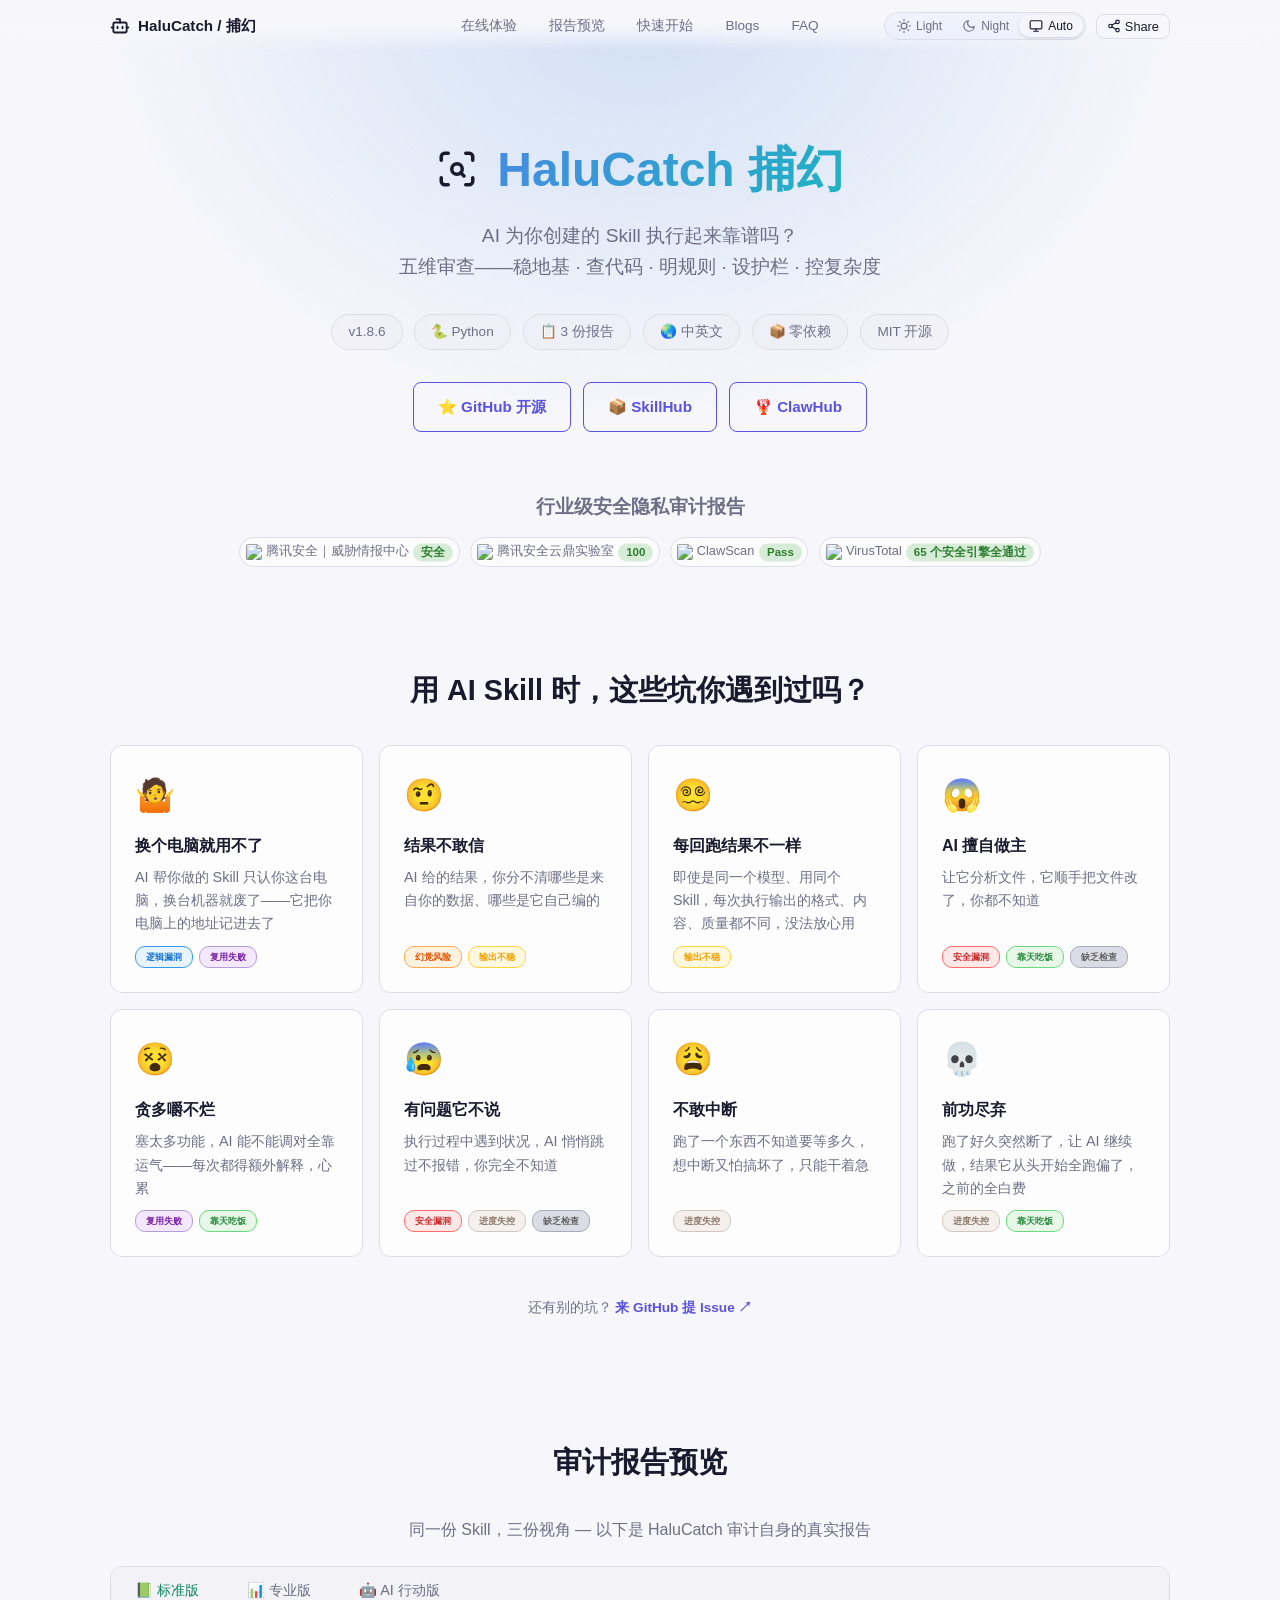
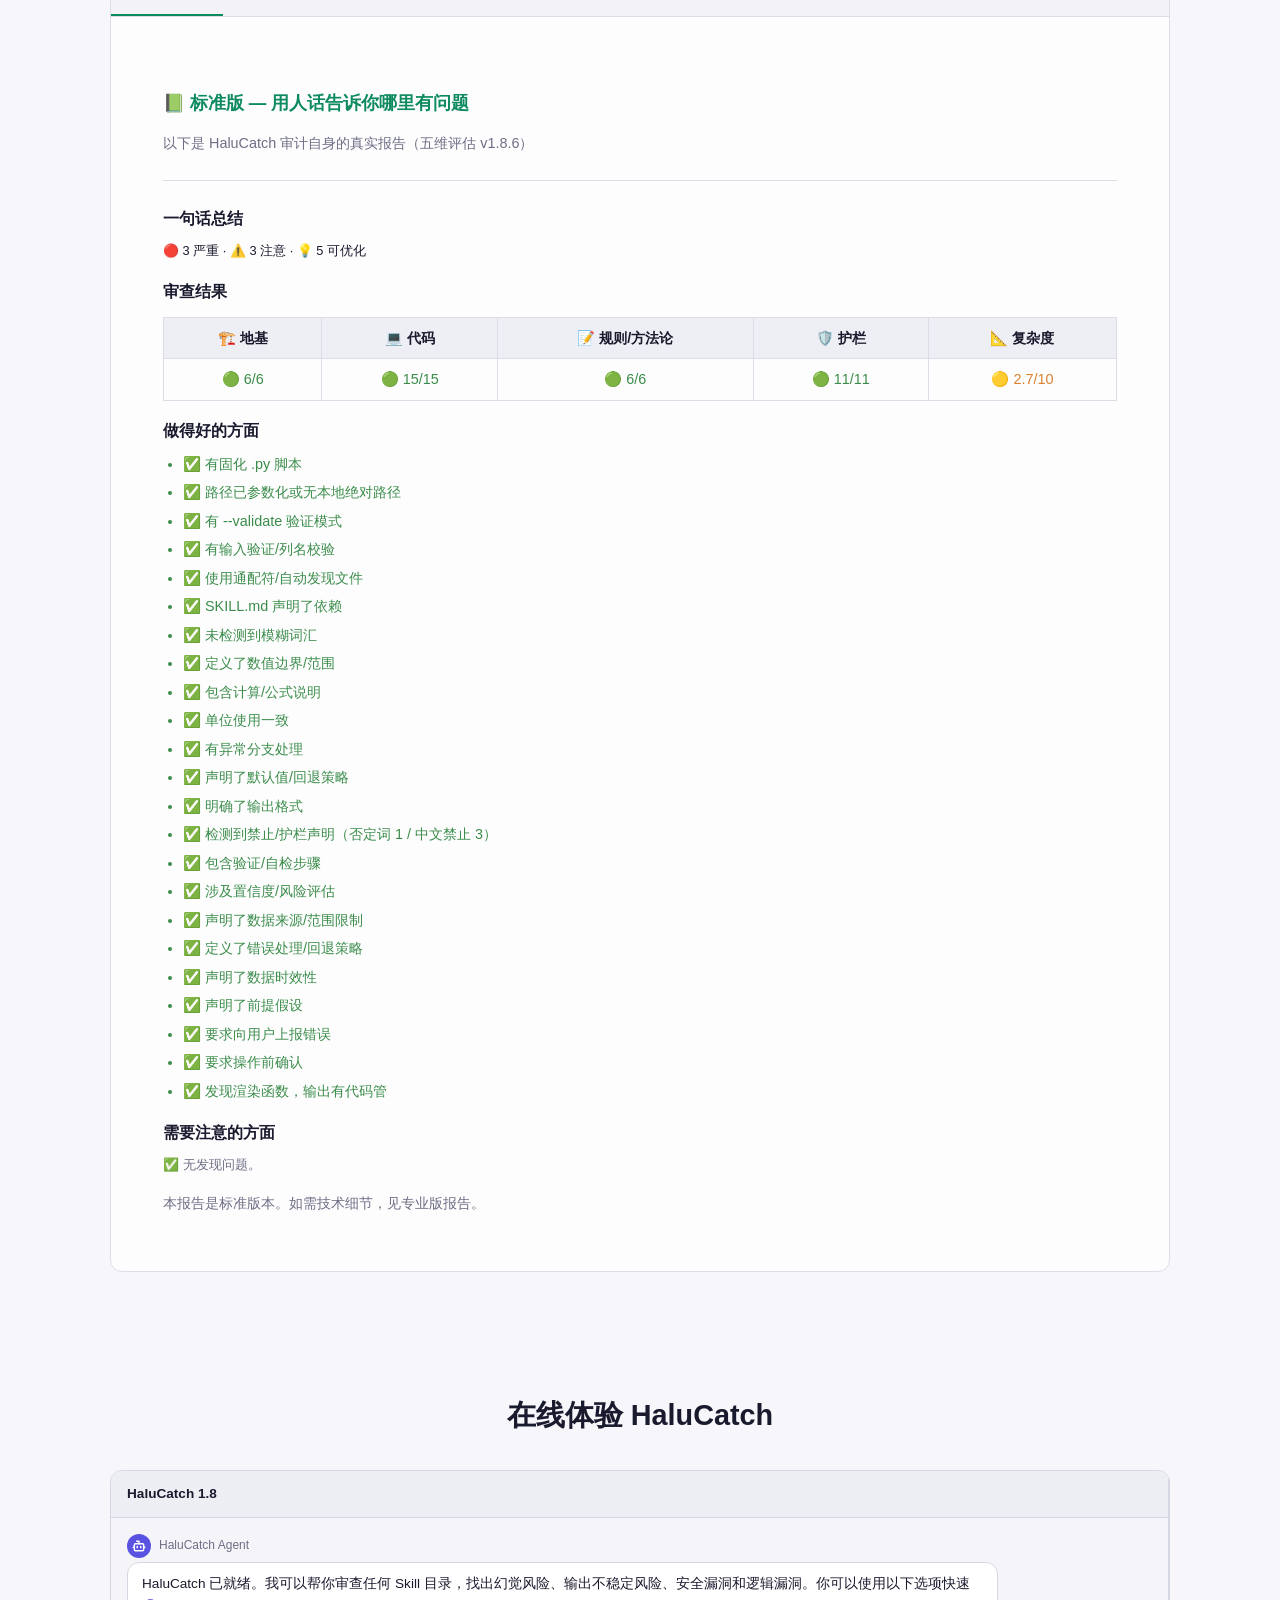
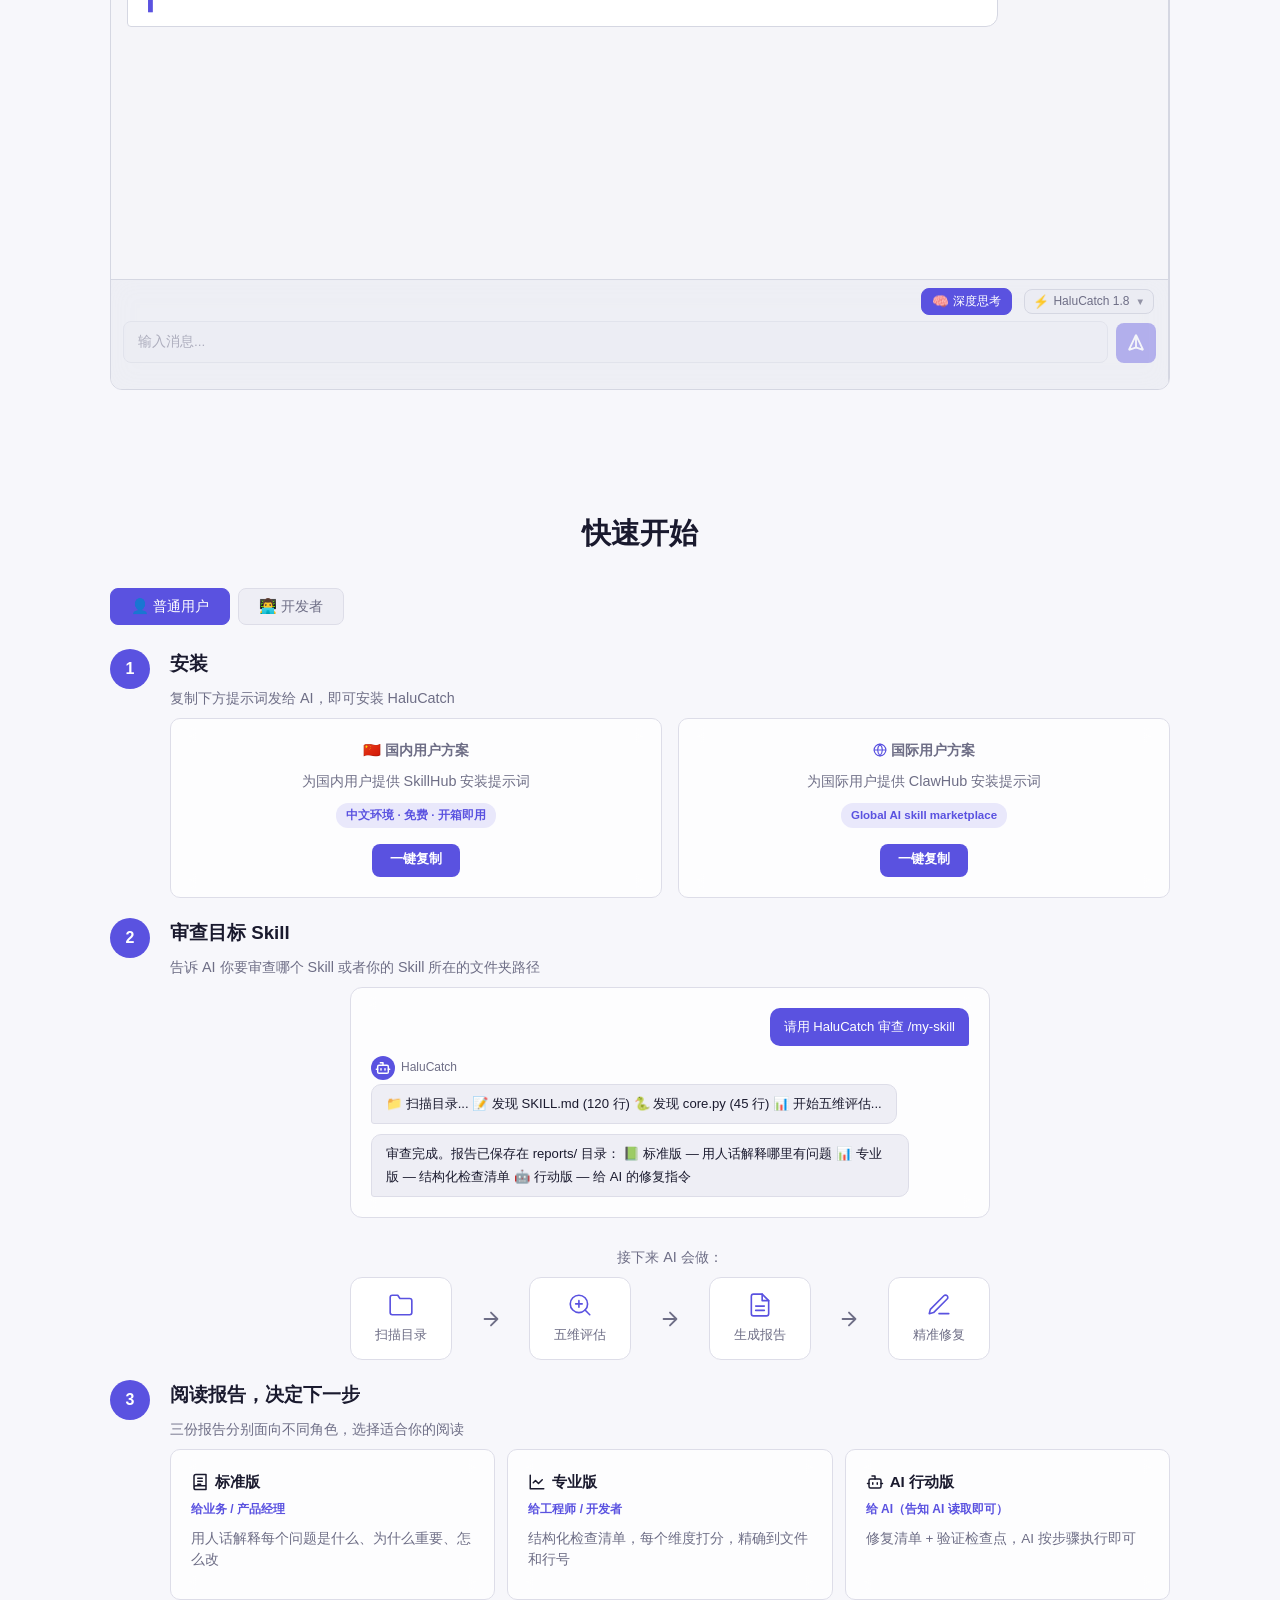
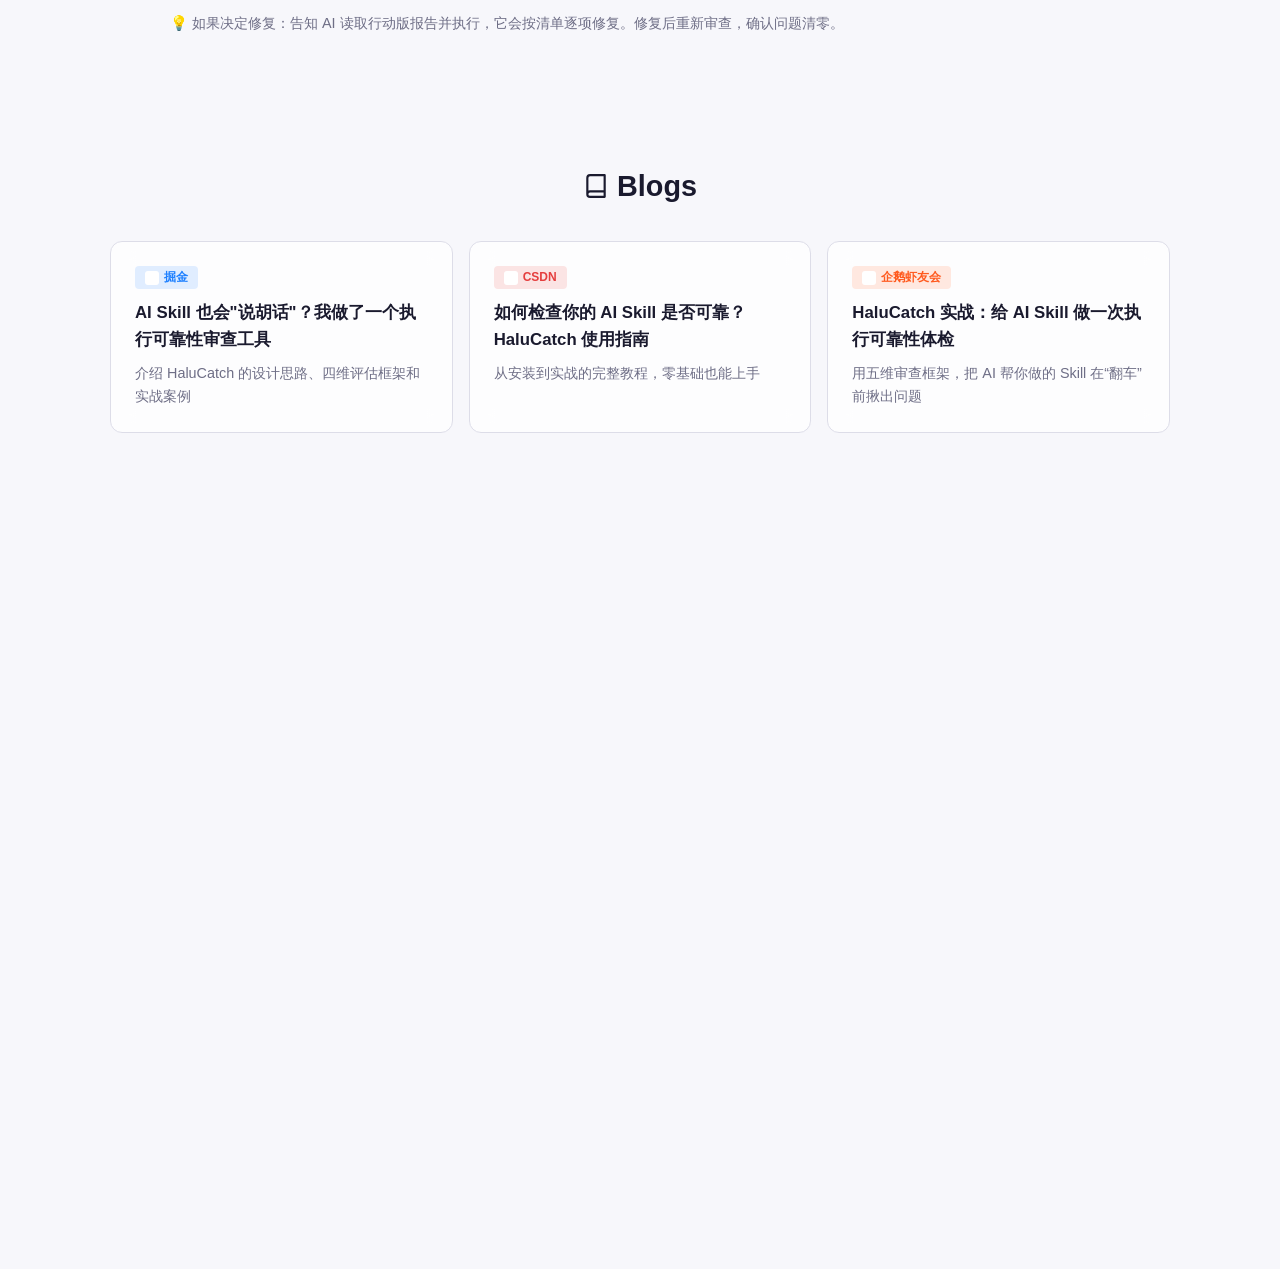
==== commit 6e8ba4ba: "fix(reports): 报告预览 tab 中 $...$ 用 KaTeX 渲染公式" ====
--- a/docs/index.html
+++ b/docs/index.html
@@ -373,8 +373,8 @@
 <table style="font-size:0.85rem;">
 <tr><th>名称</th><th>数值</th><th>计算公式</th></tr>
 <tr><td>加权总得分</td><td>3.9</td><td>11 项指标加权平均</td></tr>
-<tr><td>脚本覆盖率折扣</td><td>×0.68（覆盖率 10%）</td><td>1 − <strong>√</strong>脚本覆盖率</td></tr>
-<tr><td><strong>最终复杂度</strong></td><td><strong>2.7 / 10</strong></td><td>加权总得分 × 脚本覆盖率折扣</td></tr>
+<tr><td>脚本覆盖率折扣</td><td>×0.68（覆盖率 10%）</td><td>$1 - \sqrt{\text{脚本覆盖率}}$</td></tr>
+<tr><td><strong>最终复杂度</strong></td><td><strong>2.7 / 10</strong></td><td>$\text{加权总得分} \times \text{脚本覆盖率折扣}$</td></tr>
 </table>
 
 <p style="margin-top:16px;font-size:0.85rem;color:var(--text2);">本报告由 HaluCatch 生成。✅ 检查进度: 全部执行完毕</p>
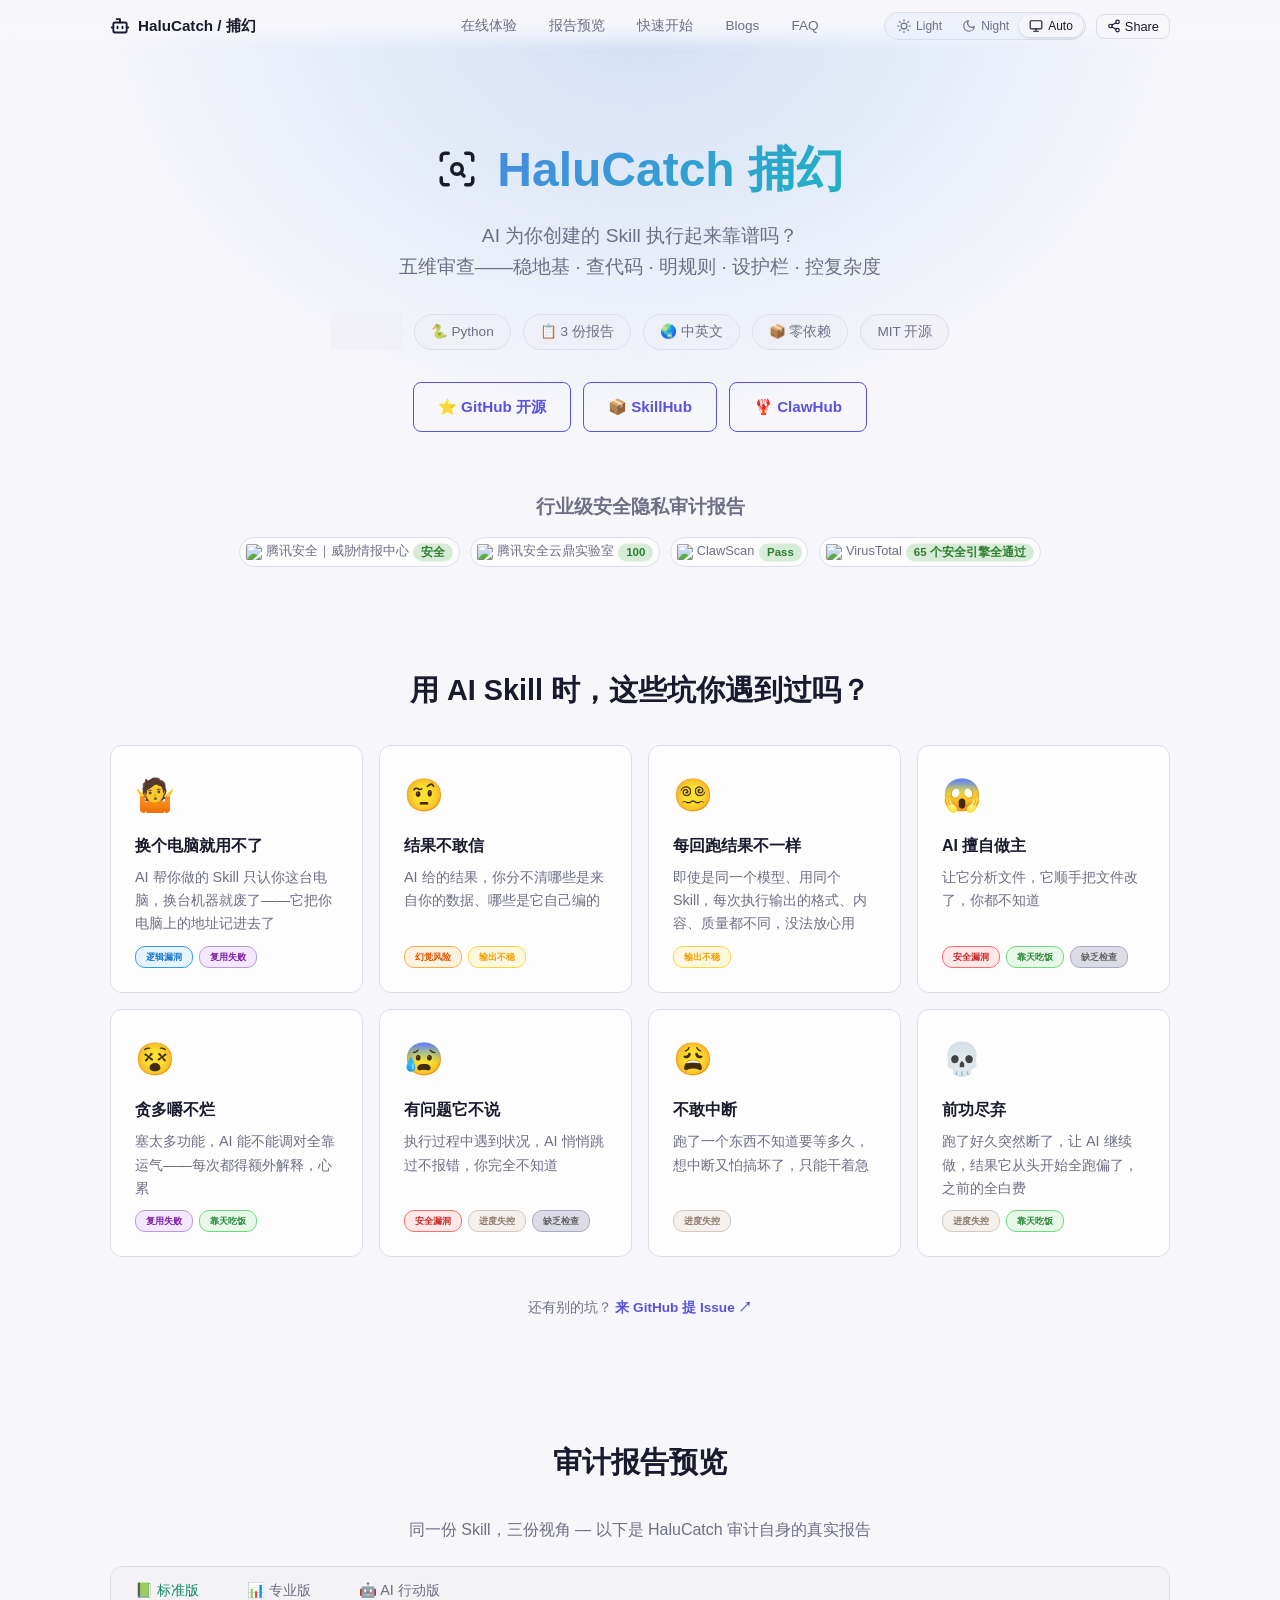
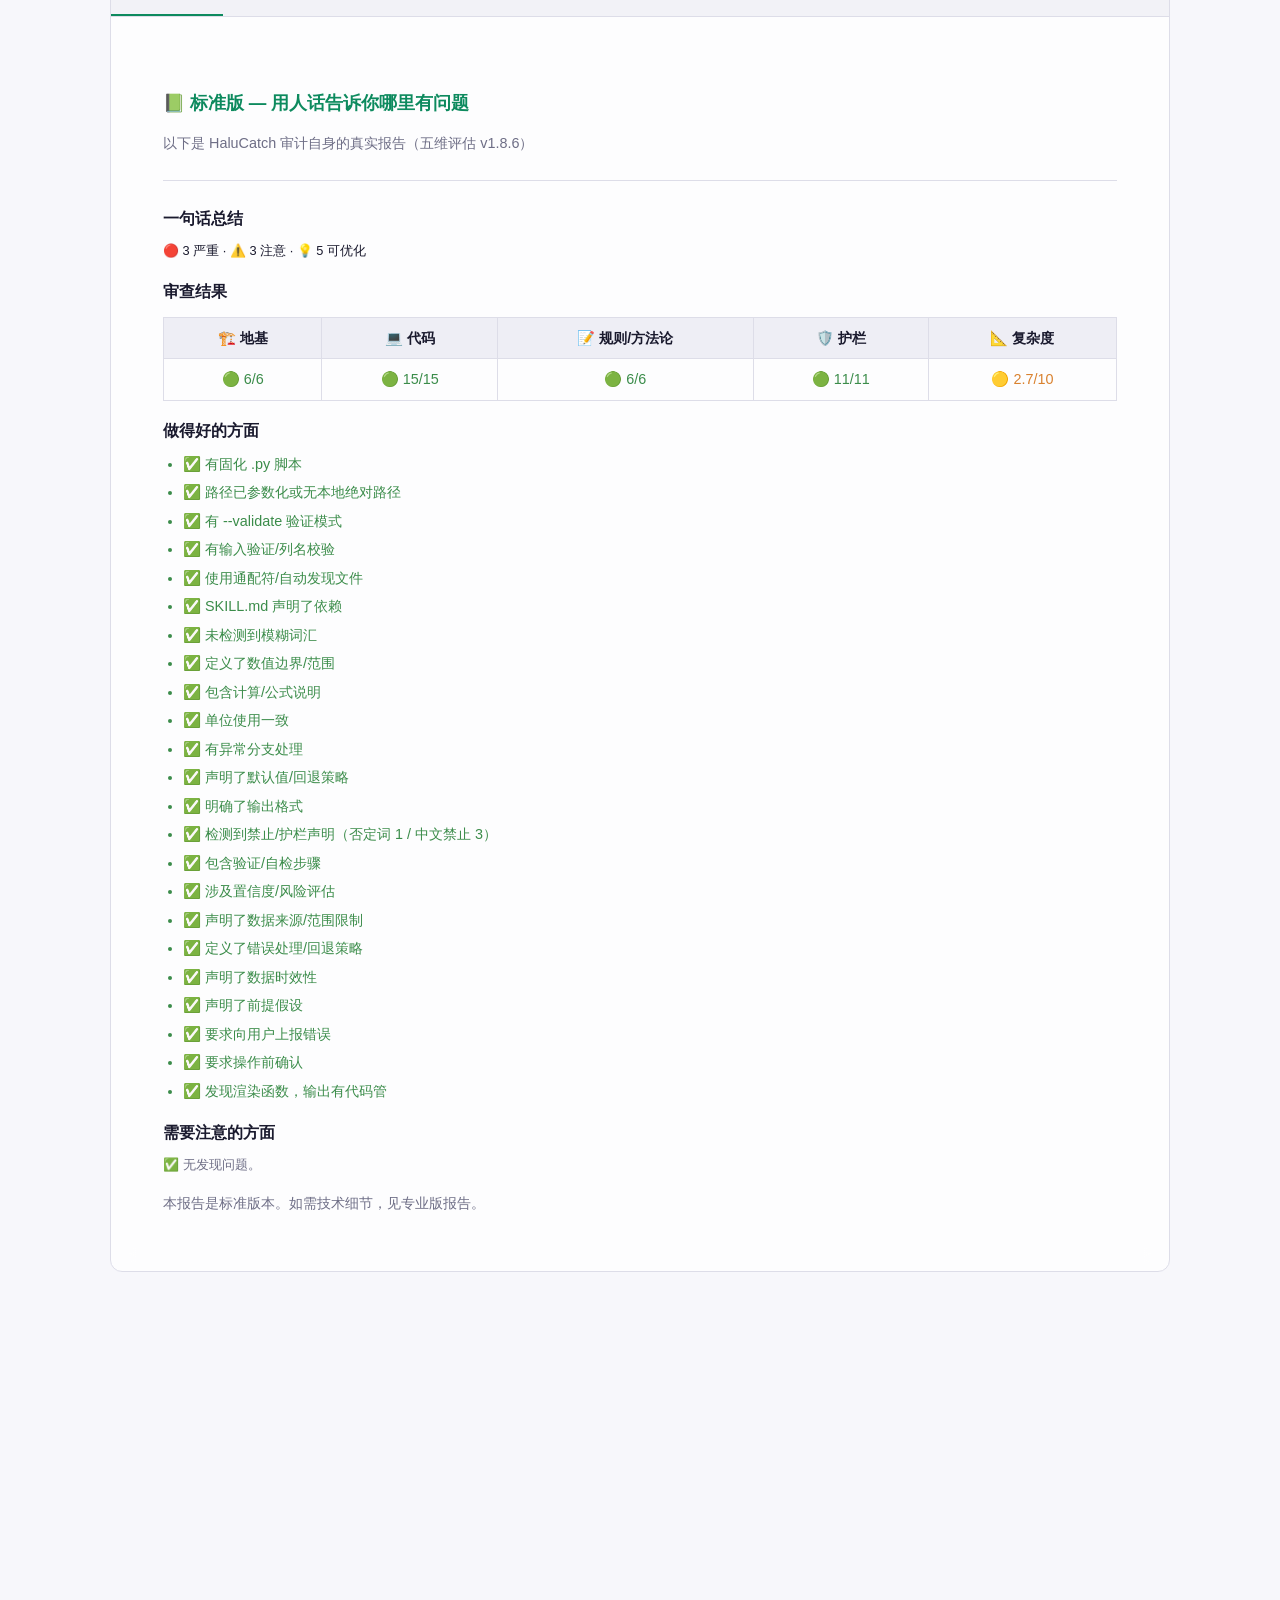
==== commit cfd2ee26: "fix(tabs): Tab 切换传递 this 修复 active 类，KaTeX 字体使用系统字体" ====
--- a/docs/index.html
+++ b/docs/index.html
@@ -241,9 +241,9 @@
   <p style="text-align:center;color:var(--text2);margin-bottom:24px;">同一份 Skill，三份视角 — 以下是 HaluCatch 审计自身的真实报告</p>
   <div class="preview-container">
     <div class="preview-tabs">
-      <div class="preview-tab active" onclick="switchTab('standard')">📗 标准版</div>
-<div class="preview-tab" onclick="switchTab('pro')">📊 专业版</div>
-<div class="preview-tab" onclick="switchTab('action')">🤖 AI 行动版</div>
+      <div class="preview-tab active" onclick="switchTab('standard', this)">📗 标准版</div>
+<div class="preview-tab" onclick="switchTab('pro', this)">📊 专业版</div>
+<div class="preview-tab" onclick="switchTab('action', this)">🤖 AI 行动版</div>
     </div>
     <div class="preview-body">
       <div class="report-content active" id="tab-standard"><h3>📗 标准版 — 用人话告诉你哪里有问题</h3>
@@ -423,8 +423,8 @@
 <section id="quickstart" class="anim-item" data-anim="3400">
   <h2>快速开始</h2>
   <div class="qs-tabs">
-    <button class="qs-tab active" onclick="switchQsTab('user')">👤 普通用户</button>
-    <button class="qs-tab" onclick="switchQsTab('dev')">👨‍💻 开发者</button>
+    <button class="qs-tab active" onclick="switchQsTab('user', this)">👤 普通用户</button>
+    <button class="qs-tab" onclick="switchQsTab('dev', this)">👨‍💻 开发者</button>
   </div>
 
   <div id="qs-user" class="qs-panel active">
--- a/docs/assets/css/style.css
+++ b/docs/assets/css/style.css
@@ -758,6 +758,15 @@
 
 .faq-a ol { padding-left: 40px; }
 
+/* ── KaTeX 文本模式使用页面字体 ── */
+.katex .text,
+.katex .textnormal,
+.katex .mord.text {
+  font-family: -apple-system, BlinkMacSystemFont, "Segoe UI", Roboto,
+               "PingFang SC", "Microsoft YaHei", "Noto Sans SC",
+               sans-serif !important;
+}
+
 /* ── Copy Button ── */
 .copy-wrapper { position: relative; }
 
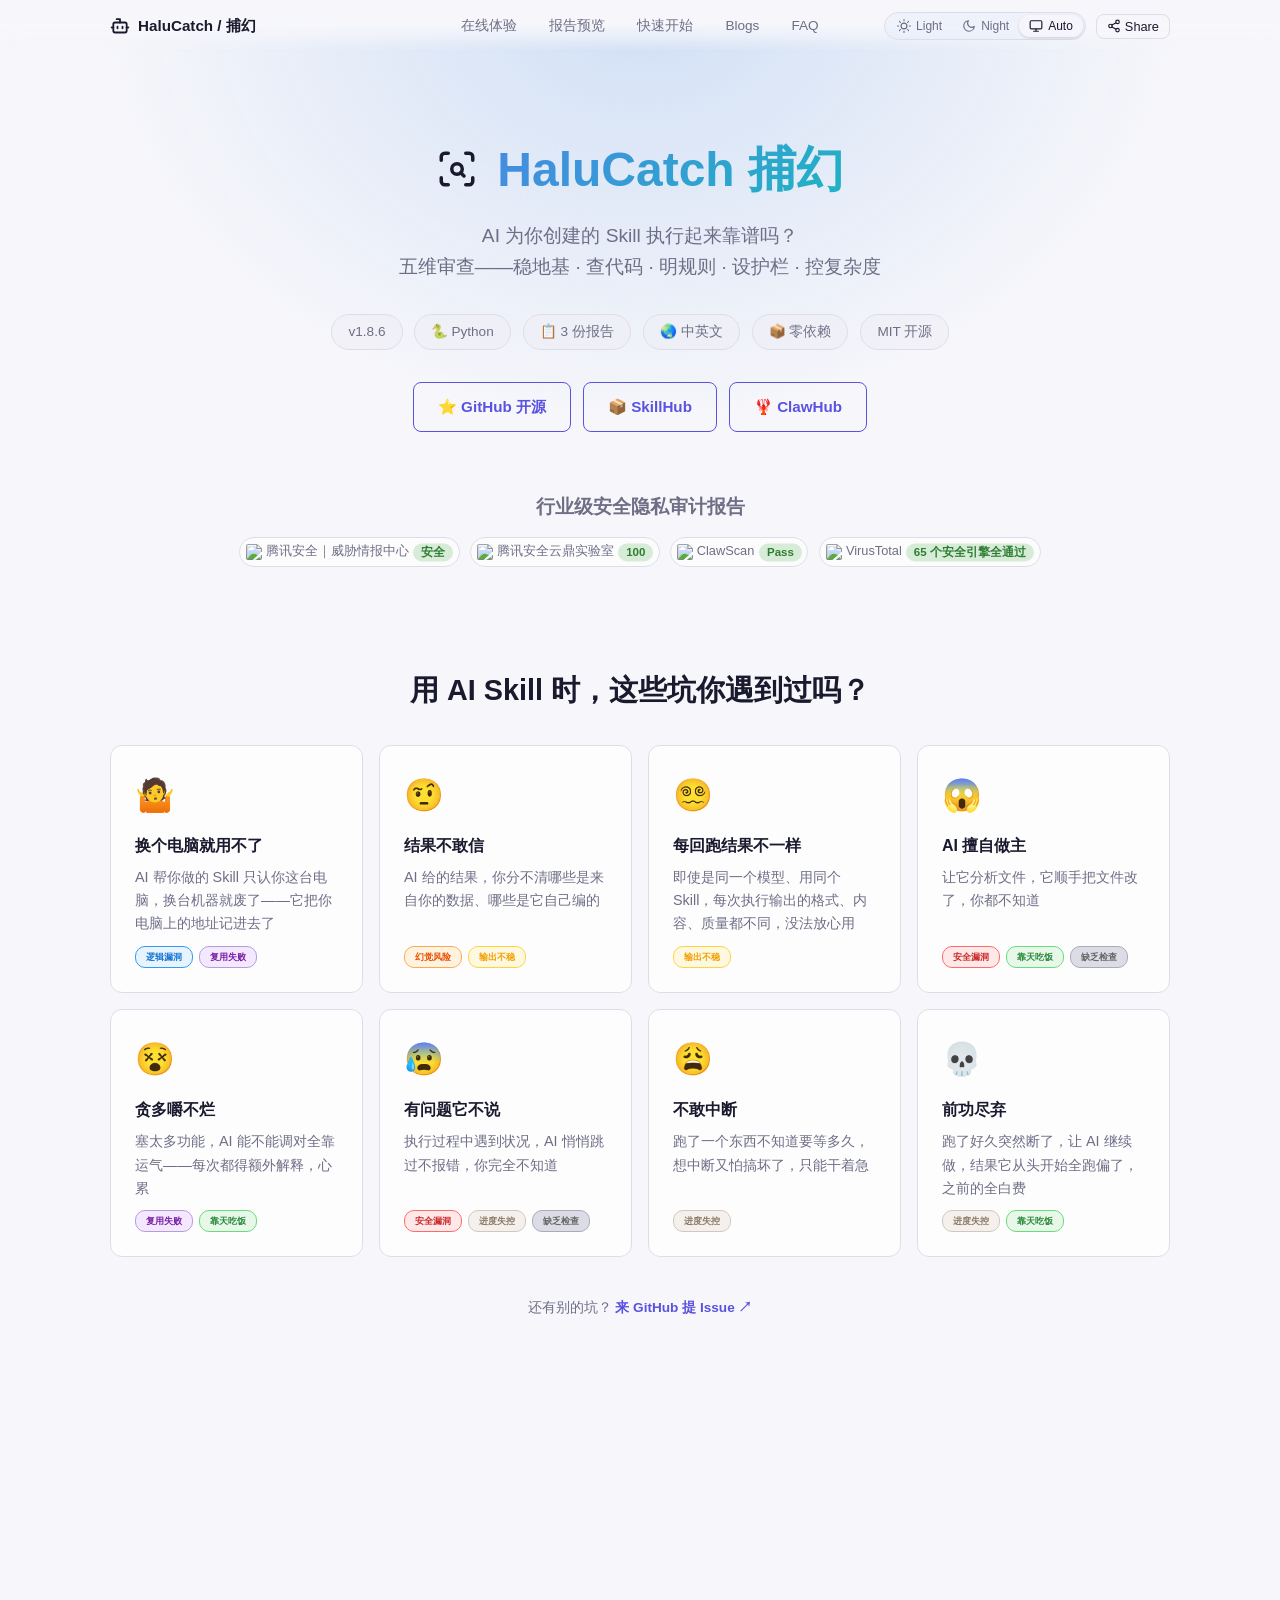
==== commit 34afd755: "fix(style): KaTeX CSS 移到 style.css 前确保覆盖顺序正确" ====
--- a/docs/index.html
+++ b/docs/index.html
@@ -47,9 +47,9 @@
     document.documentElement.setAttribute('data-theme', 'dark');
     document.write('<style>html,body{background:#0a0a0f}</style>');
   </script>
+  <link rel="stylesheet" href="https://cdn.jsdelivr.net/npm/katex@0.16.11/dist/katex.min.css">
   <link rel="stylesheet" href="assets/css/style.css">
   <link rel="stylesheet" href="assets/ai-chat-demo/ai-chat-demo.css">
-  <link rel="stylesheet" href="https://cdn.jsdelivr.net/npm/katex@0.16.11/dist/katex.min.css">
   <script src="https://cdn.jsdelivr.net/npm/marked@3.0.8/marked.min.js"></script>
   <script src="https://cdn.jsdelivr.net/npm/katex@0.16.11/dist/katex.min.js"></script>
 </head>
--- a/docs/assets/css/style.css
+++ b/docs/assets/css/style.css
@@ -761,7 +761,8 @@
 /* ── KaTeX 文本模式使用页面字体 ── */
 .katex .text,
 .katex .textnormal,
-.katex .mord.text {
+.katex .mord.text,
+.katex .cjk_fallback {
   font-family: -apple-system, BlinkMacSystemFont, "Segoe UI", Roboto,
                "PingFang SC", "Microsoft YaHei", "Noto Sans SC",
                sans-serif !important;
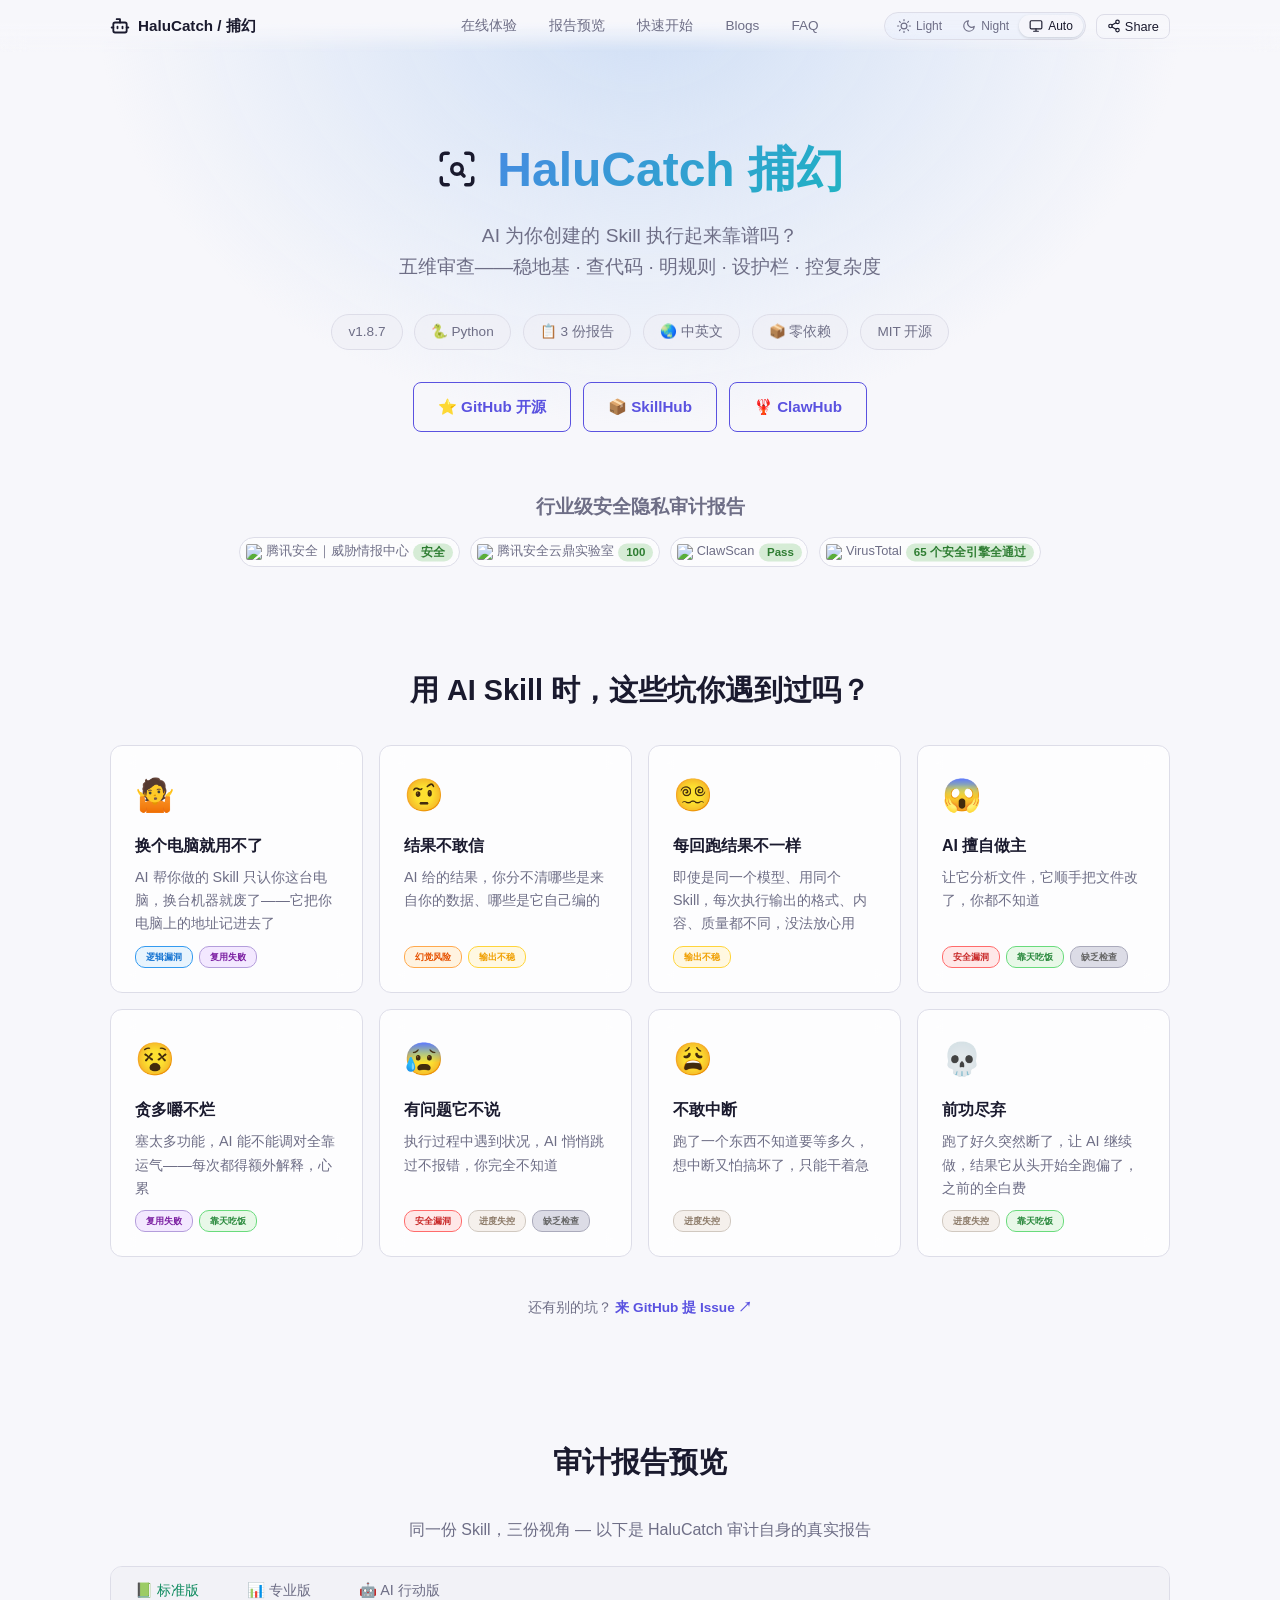
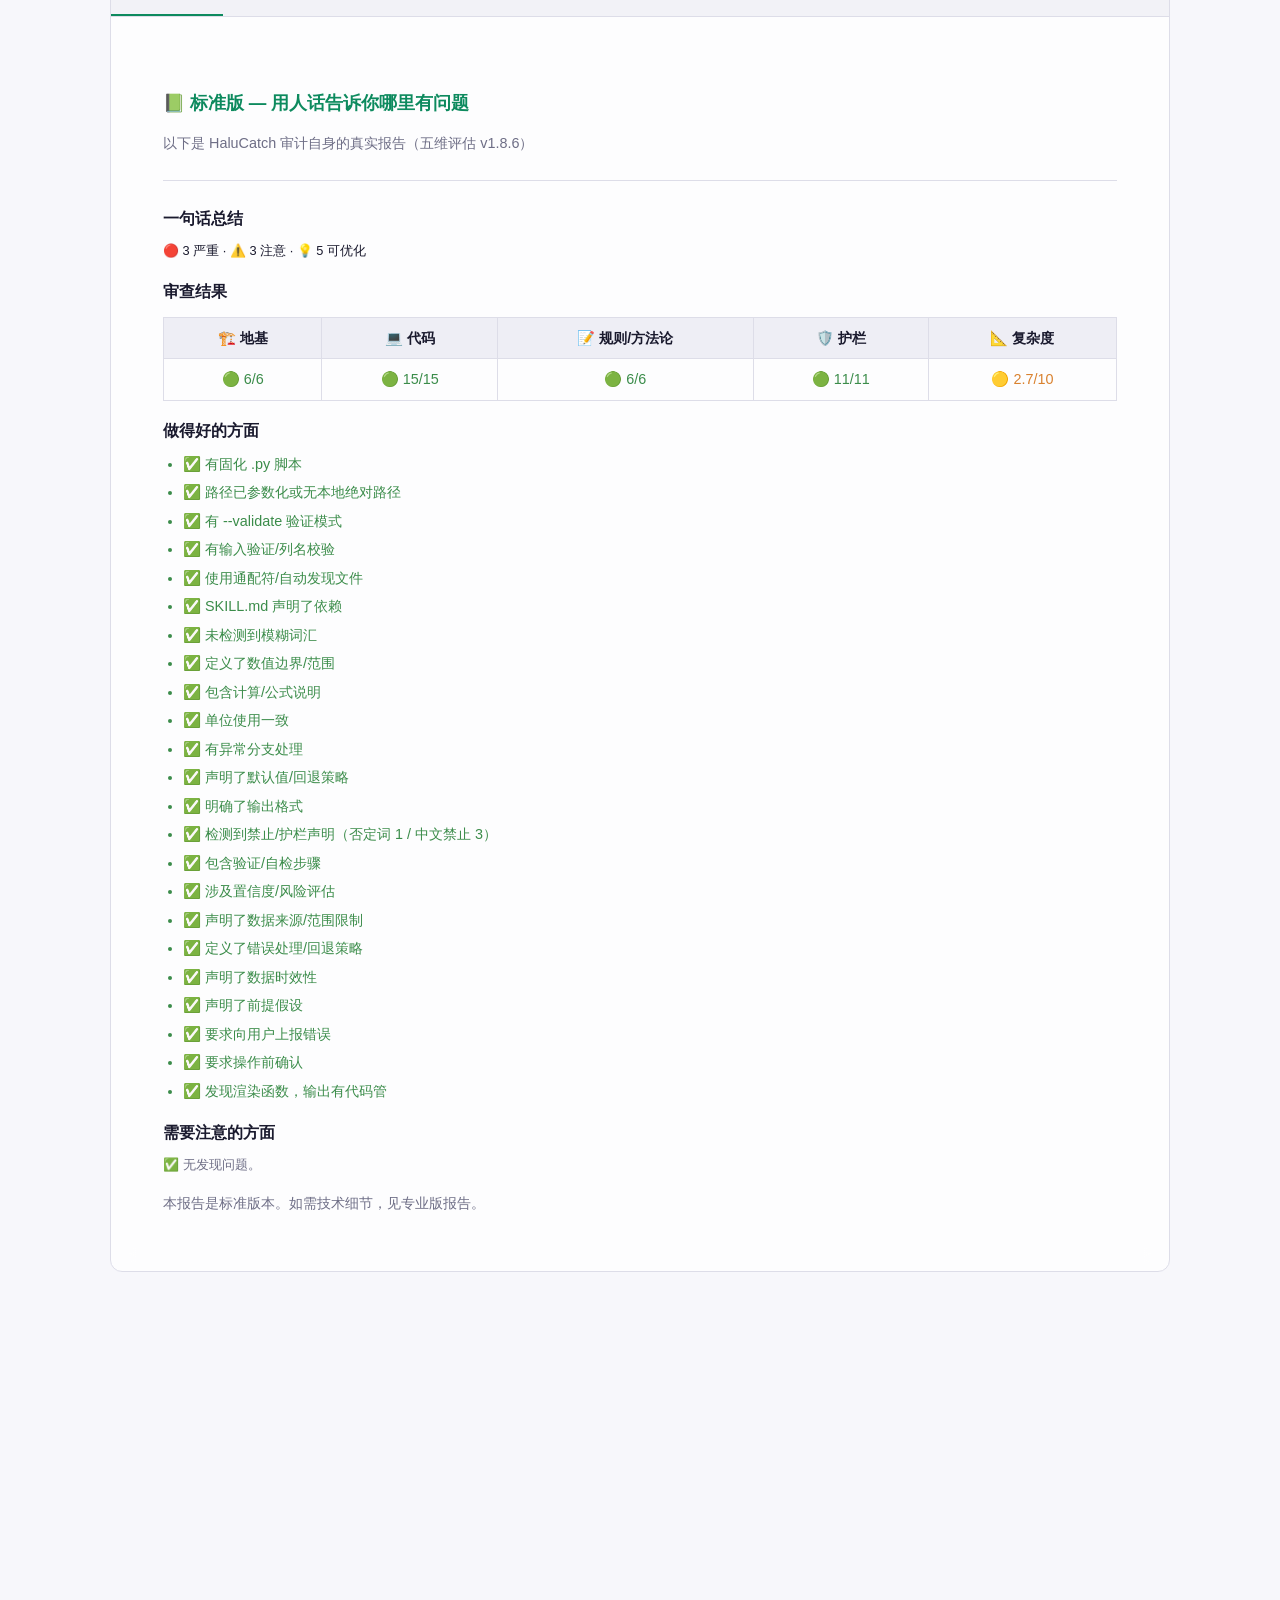
==== commit de4846a0: "fix: PREV_TAG 空值兜底，避免 set -euo pipefail 下变量未绑定" ====
--- a/docs/index.html
+++ b/docs/index.html
@@ -37,7 +37,7 @@
     }
   </script>
   <script>
-    var HC_VER = '1.8.6';
+    var HC_VER = '1.8.7';
     var HC_VER_SHORT = '1.8';
 
     var _t = (function(){ try { return localStorage.getItem('halucatch-theme'); } catch(e){} return null; })() || 'system';
@@ -109,7 +109,7 @@
   <p class="subtitle anim-item" data-anim="900">AI 为你创建的 Skill 执行起来靠谱吗？
 五维审查——稳地基 · 查代码 · 明规则 · 设护栏 · 控复杂度</p>
   <div class="badges anim-item" data-anim="1200">
-    <span class="badge" id="badge-version">v1.8.6</span>
+    <span class="badge" id="badge-version">v1.8.7</span>
     <span class="badge">🐍 Python</span>
 <span class="badge">📋 3 份报告</span>
 <span class="badge">🌏 中英文</span>
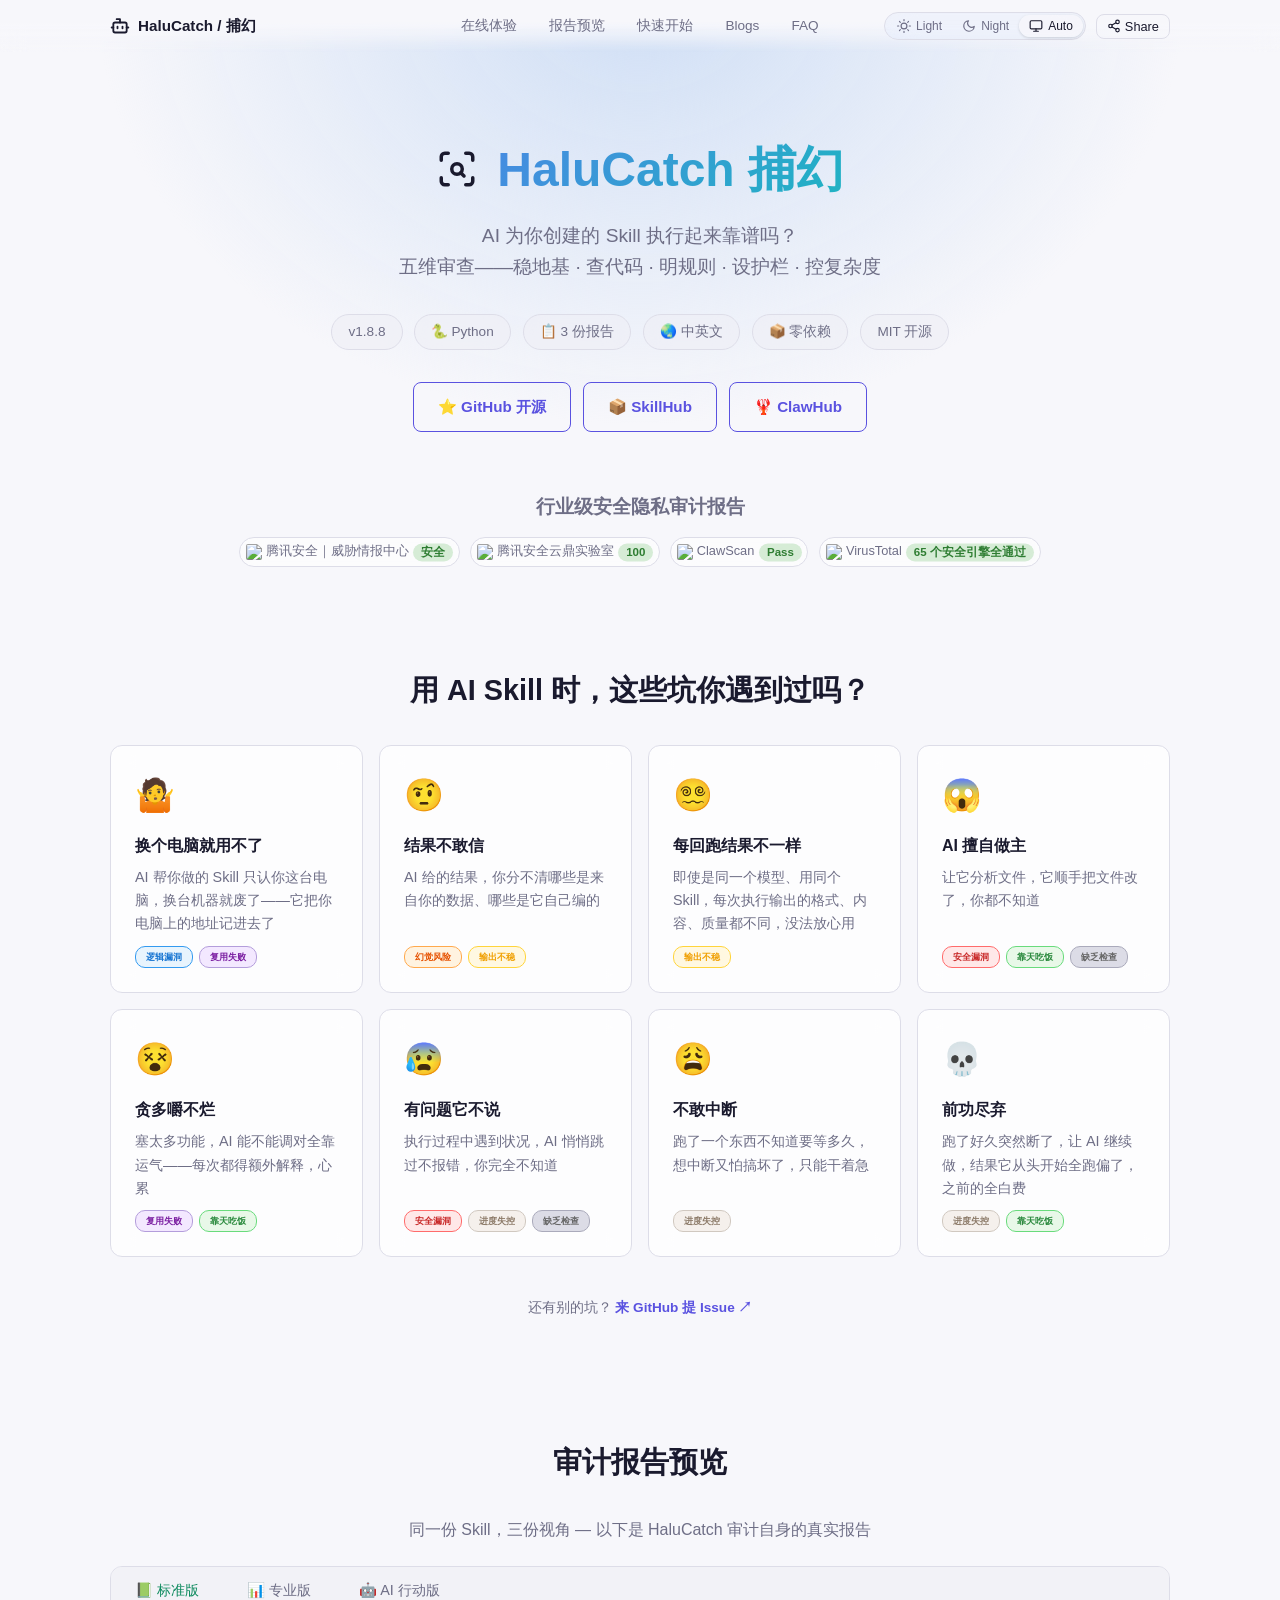
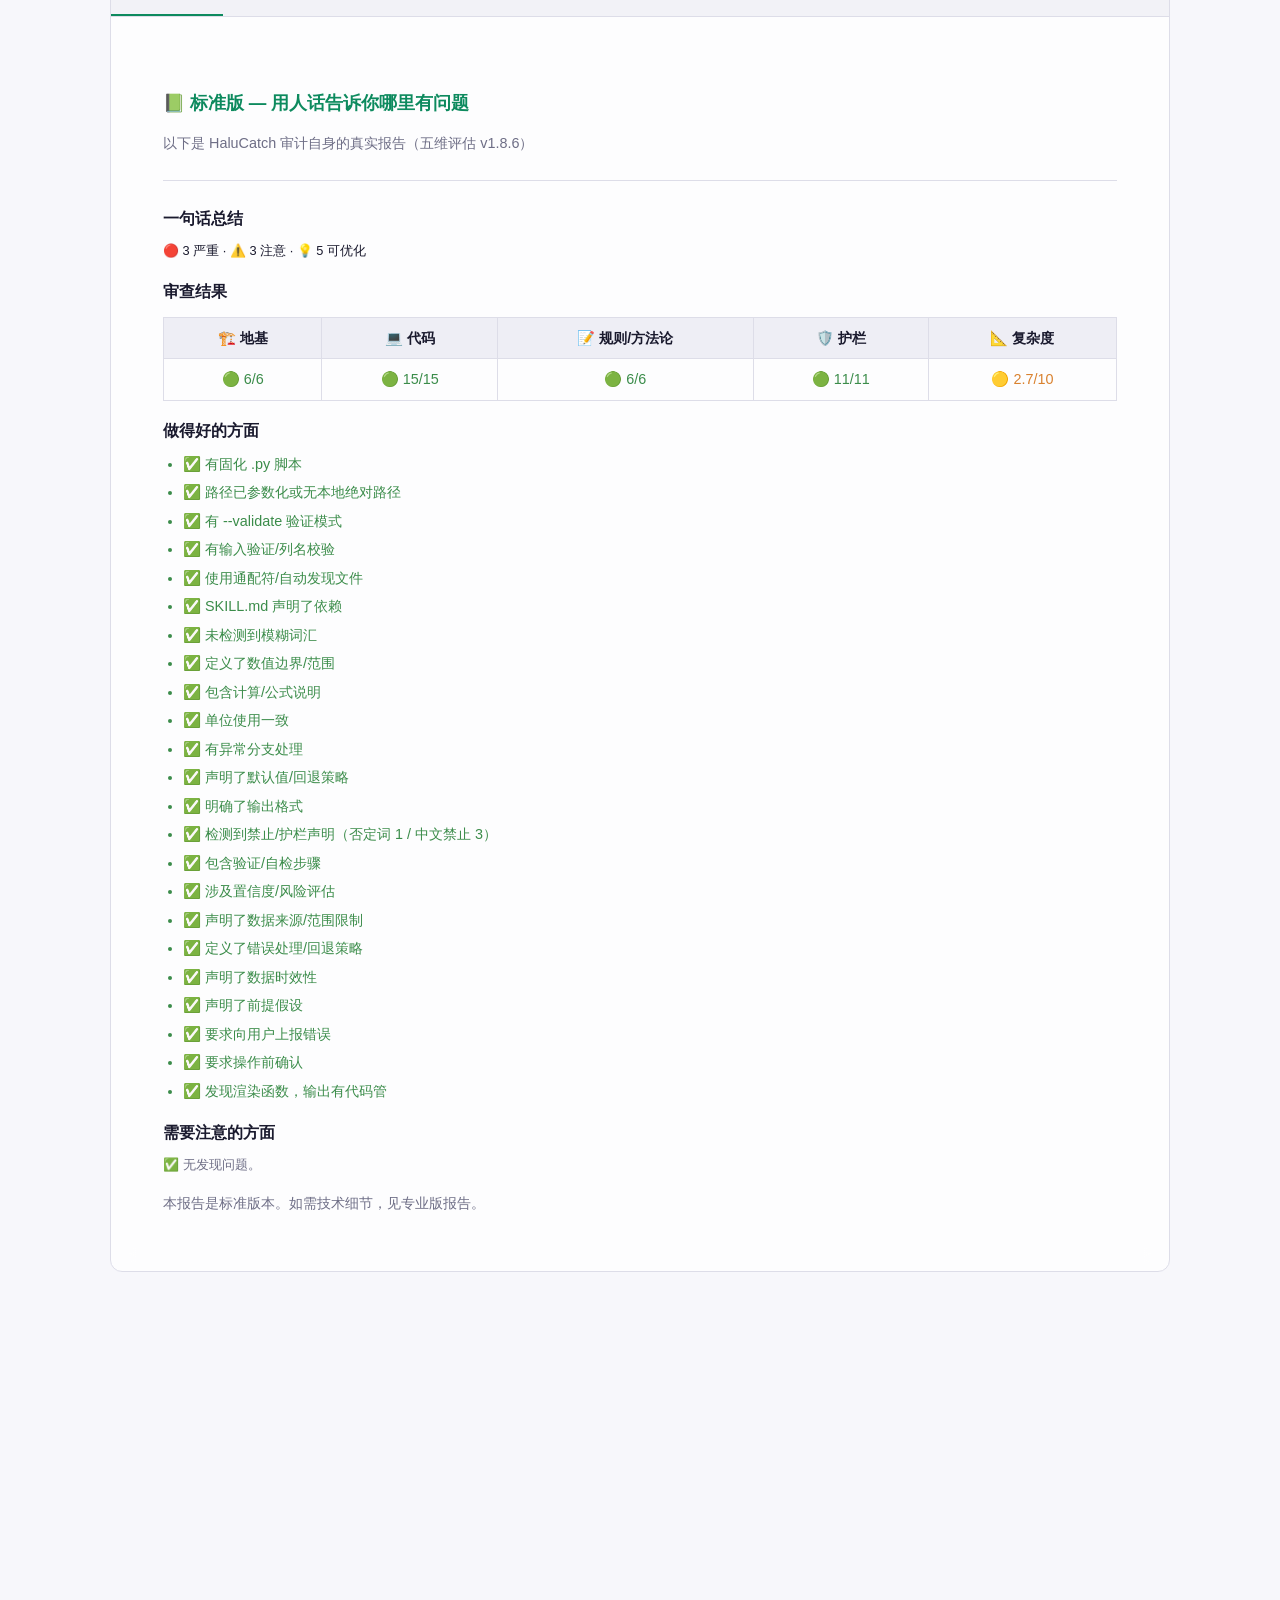
==== commit c11ecefb: "release: v1.8.8" ====
--- a/docs/index.html
+++ b/docs/index.html
@@ -37,7 +37,7 @@
     }
   </script>
   <script>
-    var HC_VER = '1.8.7';
+    var HC_VER = '1.8.8';
     var HC_VER_SHORT = '1.8';
 
     var _t = (function(){ try { return localStorage.getItem('halucatch-theme'); } catch(e){} return null; })() || 'system';
@@ -109,7 +109,7 @@
   <p class="subtitle anim-item" data-anim="900">AI 为你创建的 Skill 执行起来靠谱吗？
 五维审查——稳地基 · 查代码 · 明规则 · 设护栏 · 控复杂度</p>
   <div class="badges anim-item" data-anim="1200">
-    <span class="badge" id="badge-version">v1.8.7</span>
+    <span class="badge" id="badge-version">v1.8.8</span>
     <span class="badge">🐍 Python</span>
 <span class="badge">📋 3 份报告</span>
 <span class="badge">🌏 中英文</span>
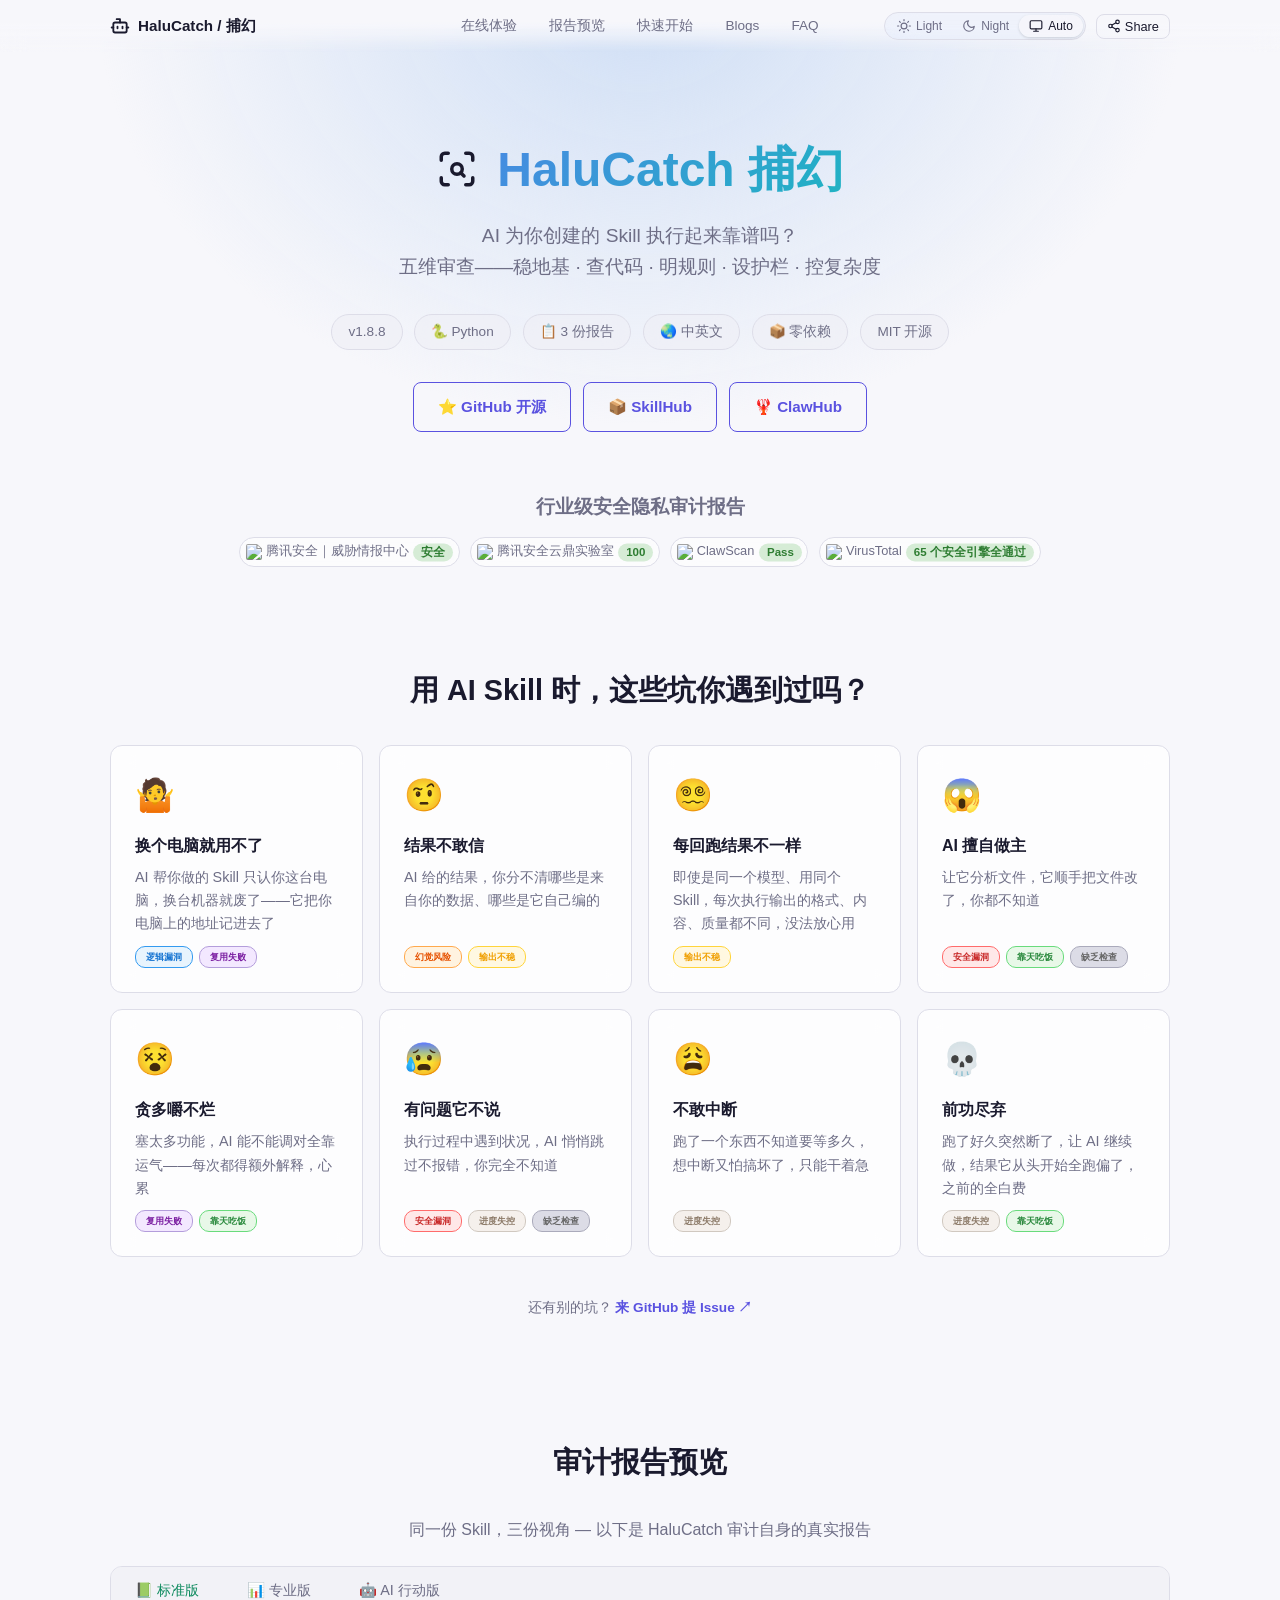
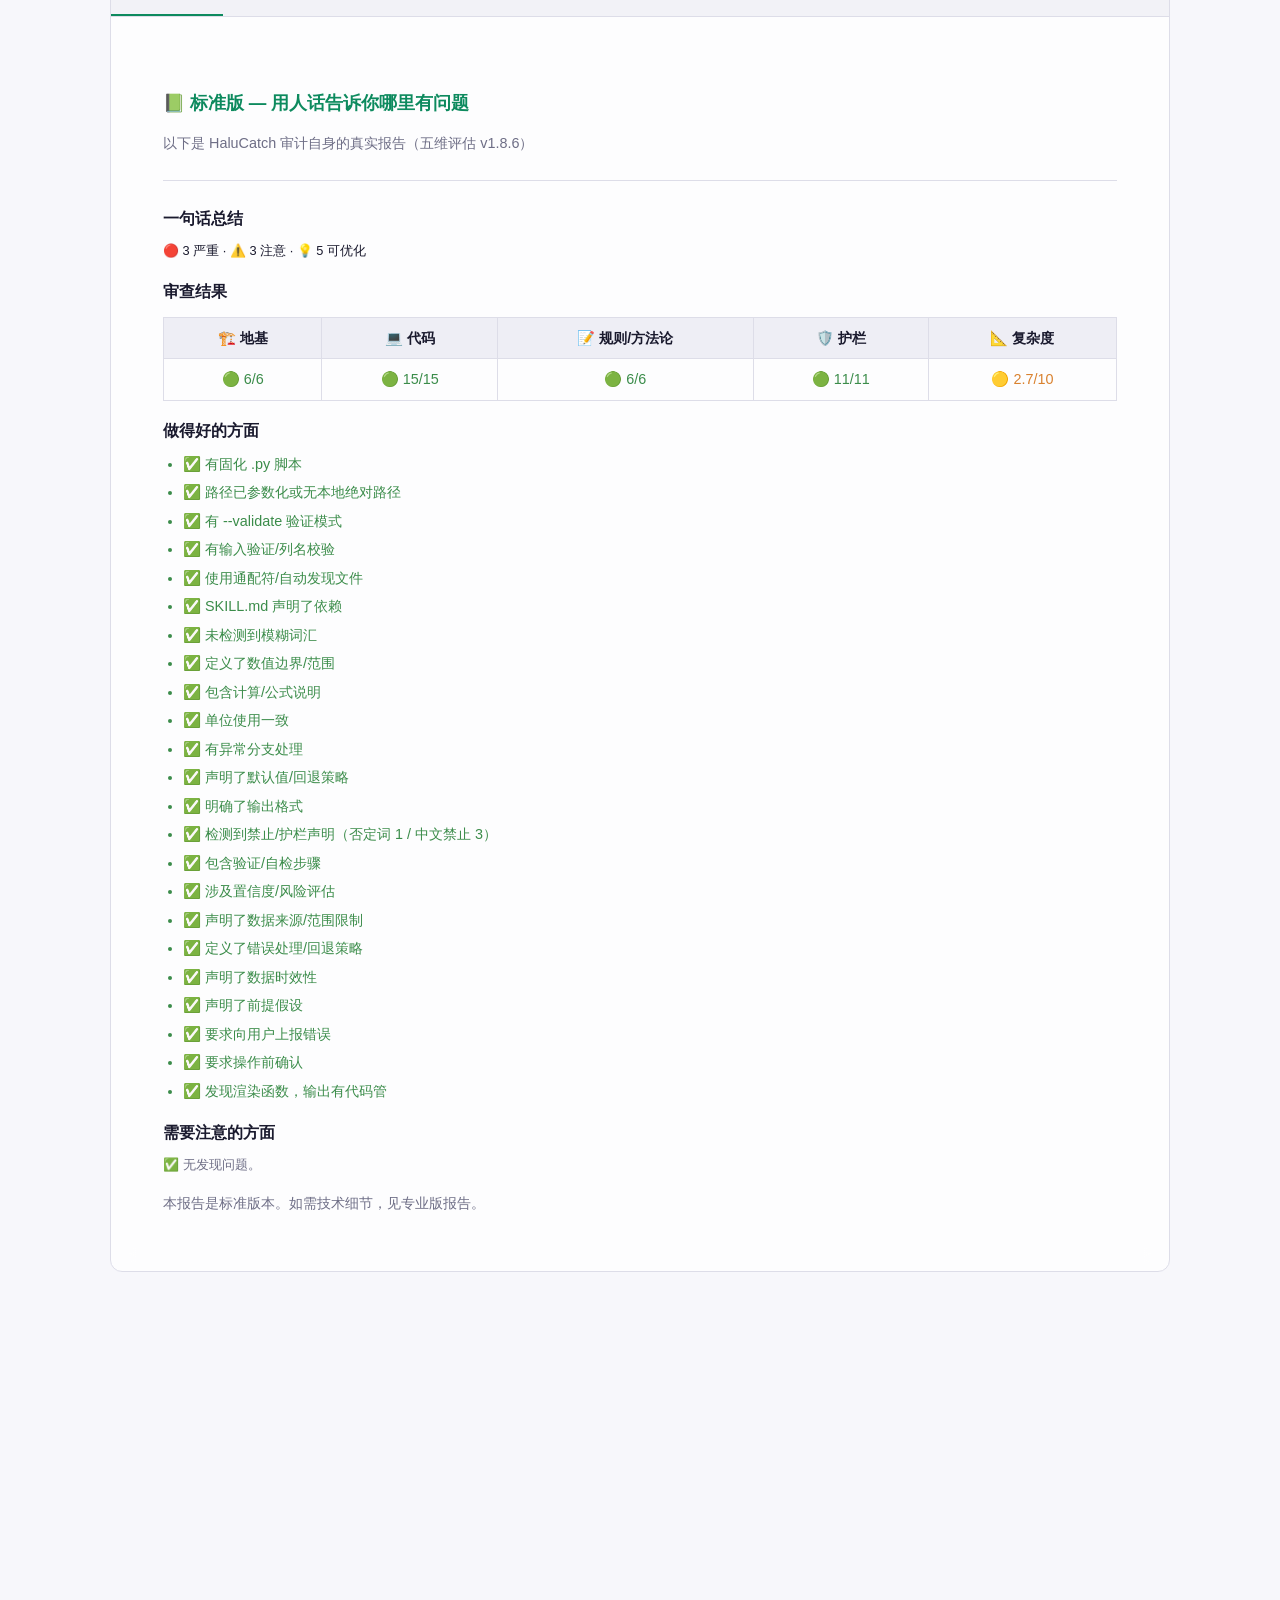
==== commit c5d0d046: "fix(footer): 使用 config 真实 URL 而非全部指向 GitHub；移除 FAQ 完整版" ====
--- a/docs/index.html
+++ b/docs/index.html
@@ -645,10 +645,9 @@
   <p>
     <a href="https://github.com/CoderMoray/HaluCatch">GitHub</a>
     <a href="https://github.com/CoderMoray/HaluCatch/releases">Releases</a>
-    <a href="https://github.com/CoderMoray/HaluCatch">GitHub</a>
-<a href="https://github.com/CoderMoray/HaluCatch">Releases</a>
-<a href="https://github.com/CoderMoray/HaluCatch">决策流程图</a>
-<a href="https://github.com/CoderMoray/HaluCatch">FAQ 完整版</a>
+    <a href="https://github.com/CoderMoray/HaluCatch" target="_blank">GitHub</a>
+<a href="https://github.com/CoderMoray/HaluCatch/releases" target="_blank">Releases</a>
+<a href="decision-flowchart.html">决策流程图</a>
 <a href="https://skillhub.cn/skills/halucatch" target="_blank">SkillHub</a>
 <a href="https://clawhub.ai/codermoray/skills/halucatch" target="_blank">ClawHub</a>
   </p>
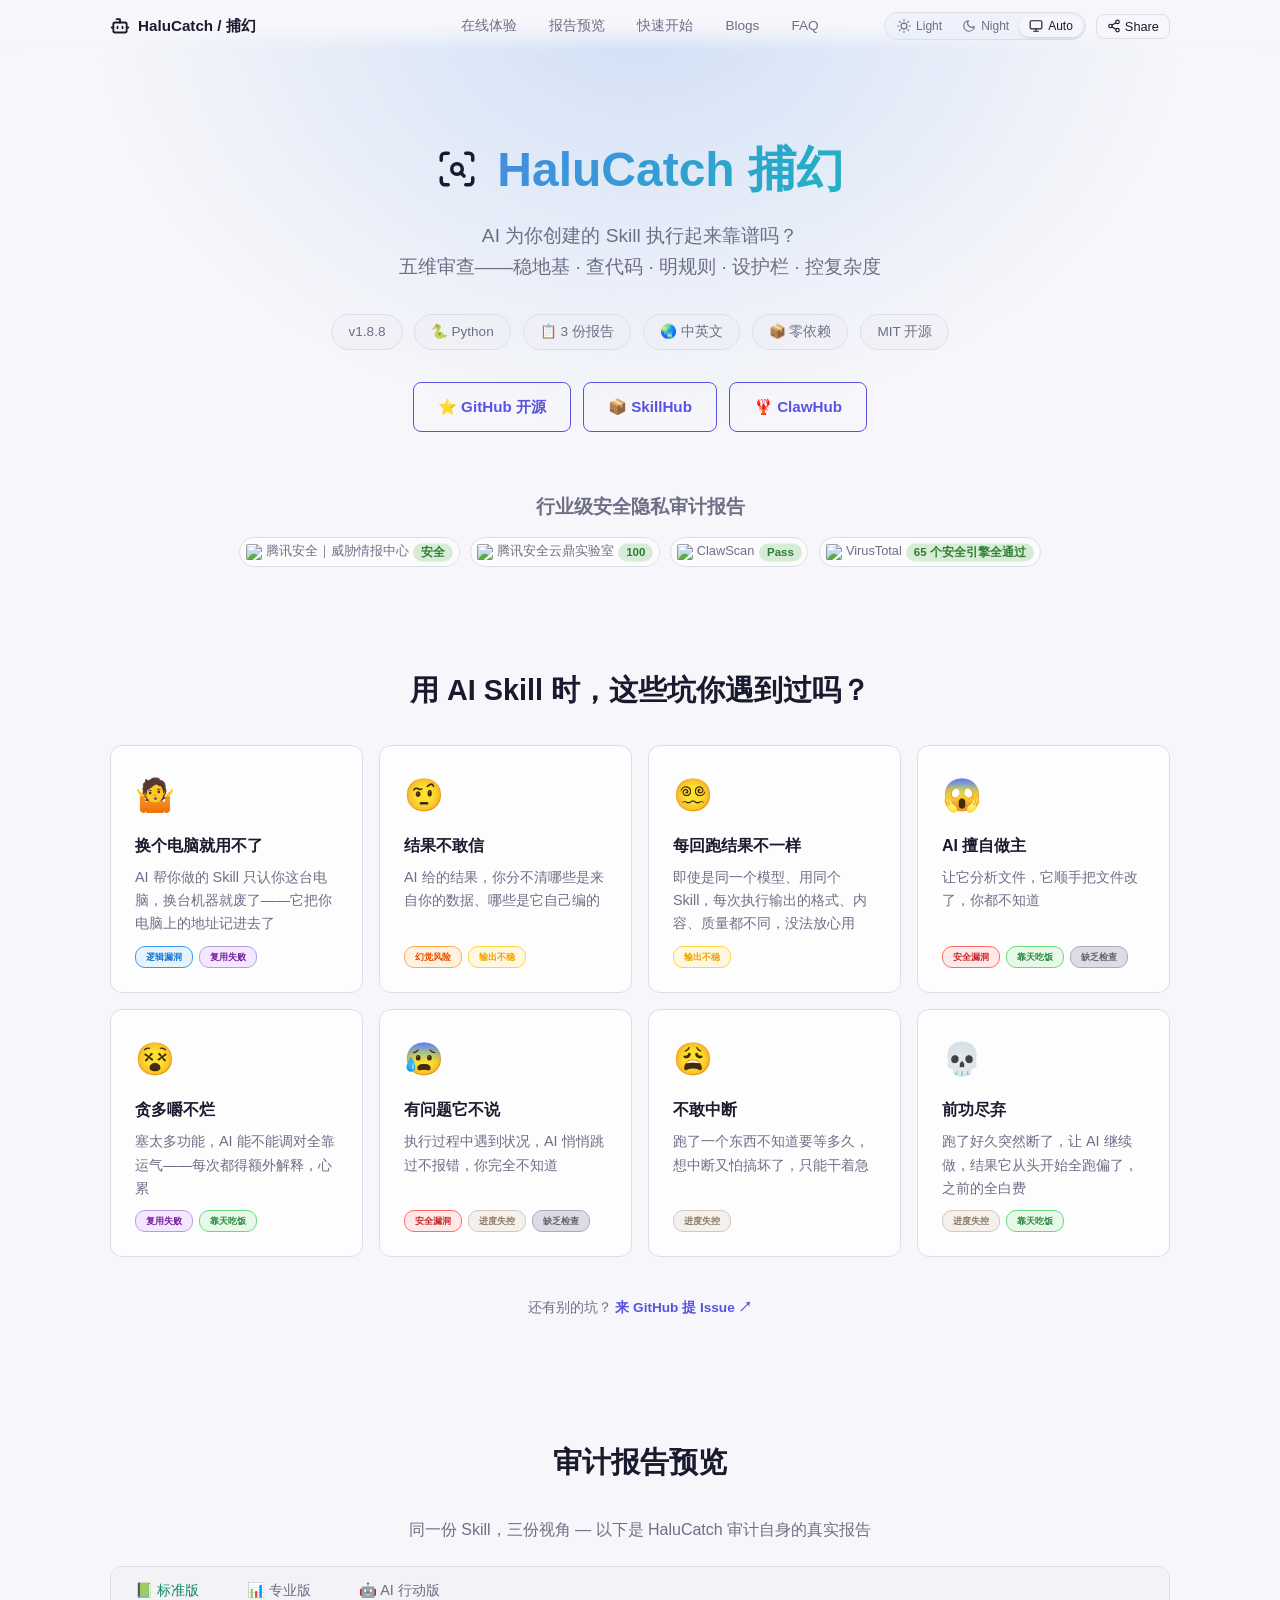
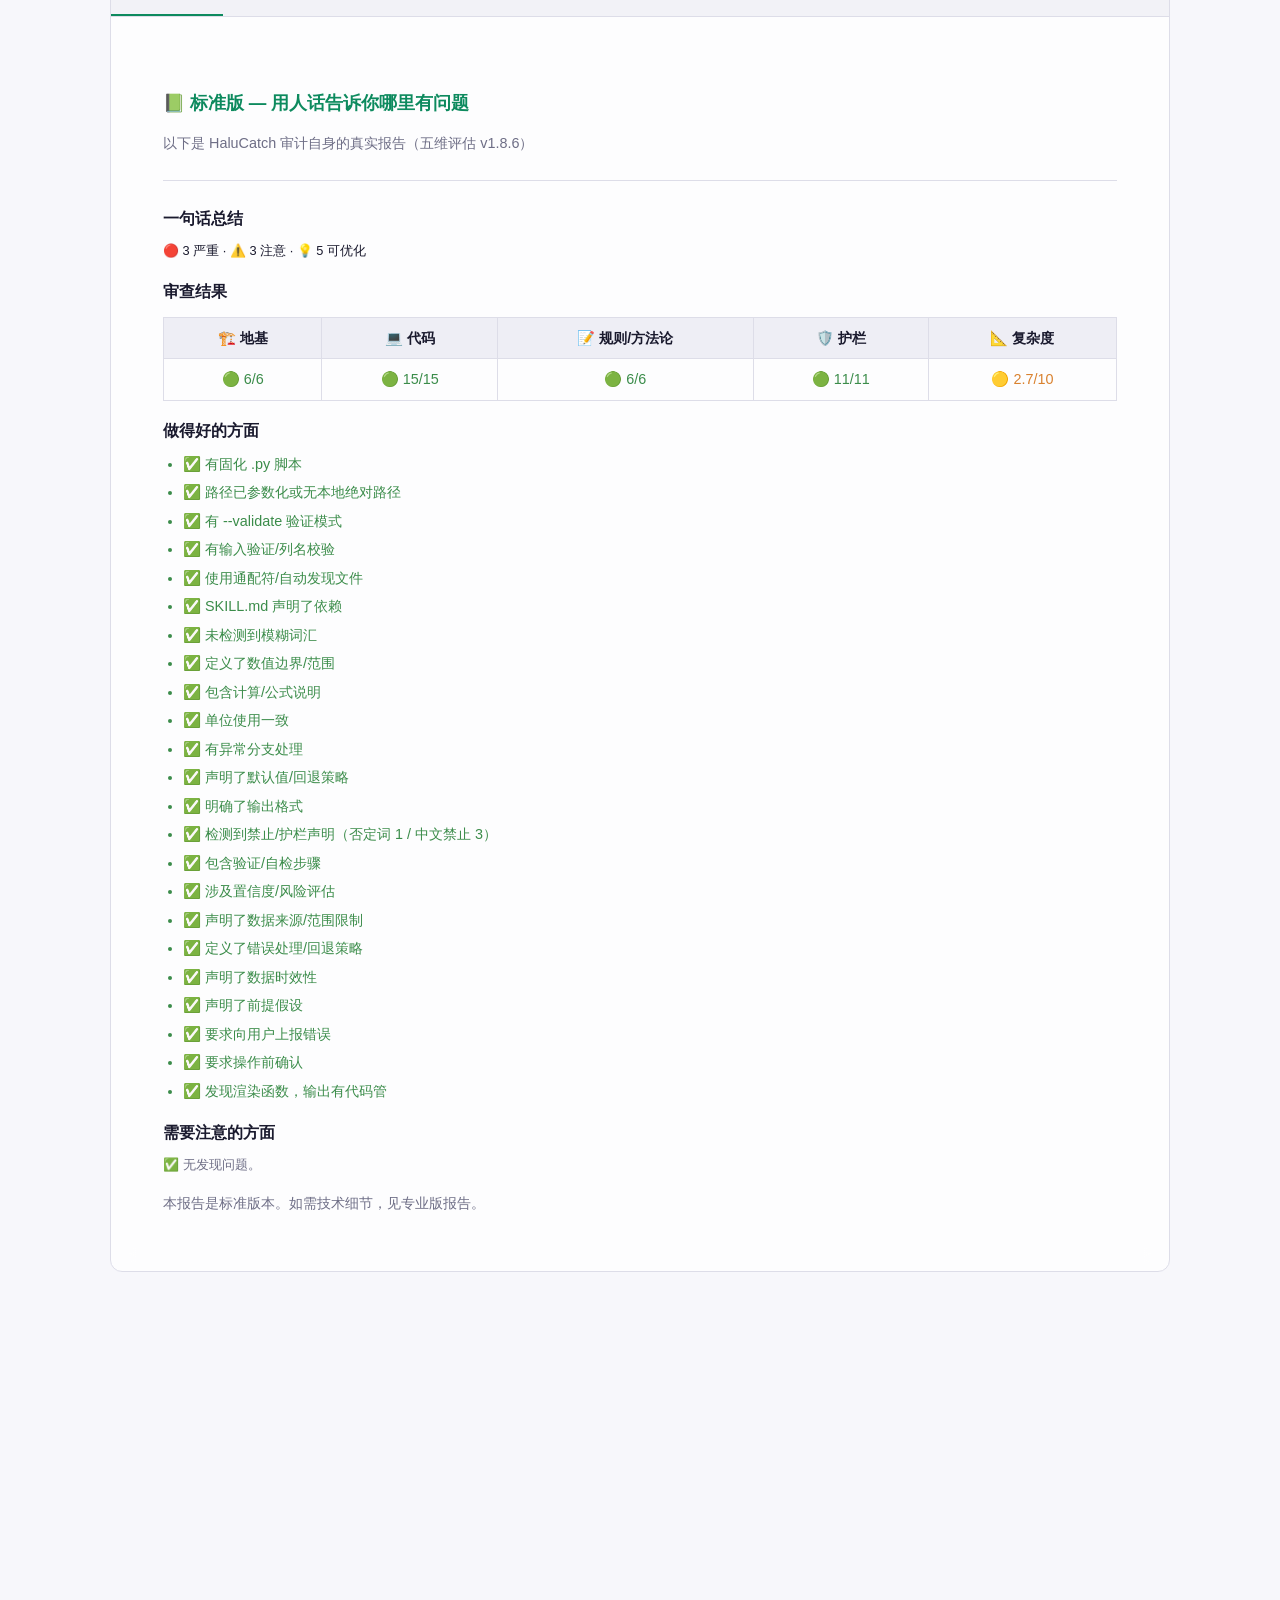
==== commit 18ddb40c: "fix(footer): 模板去掉硬编码的 GitHub/Releases，由 footer_links 统一生成" ====
--- a/docs/index.html
+++ b/docs/index.html
@@ -643,8 +643,6 @@
 <!-- Footer -->
 <footer class="anim-item" data-anim="4600">
   <p>
-    <a href="https://github.com/CoderMoray/HaluCatch">GitHub</a>
-    <a href="https://github.com/CoderMoray/HaluCatch/releases">Releases</a>
     <a href="https://github.com/CoderMoray/HaluCatch" target="_blank">GitHub</a>
 <a href="https://github.com/CoderMoray/HaluCatch/releases" target="_blank">Releases</a>
 <a href="decision-flowchart.html">决策流程图</a>
